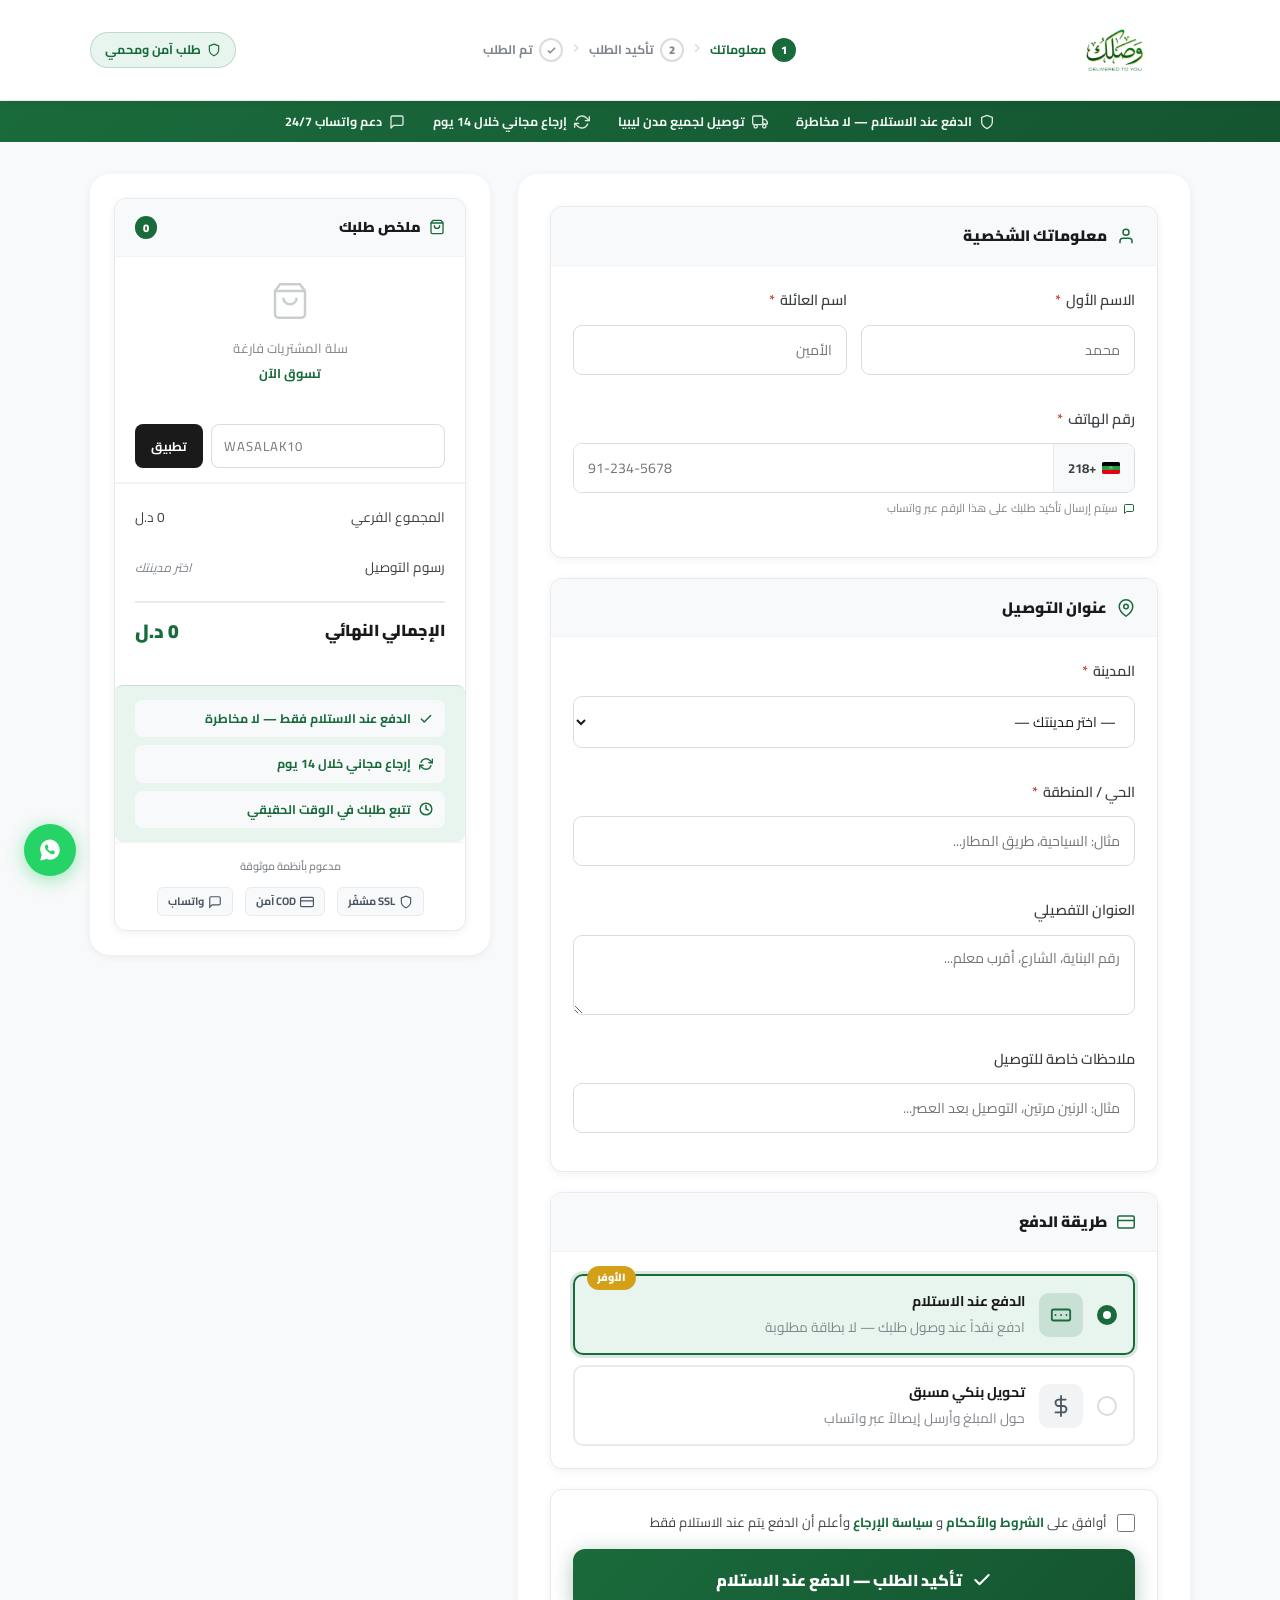
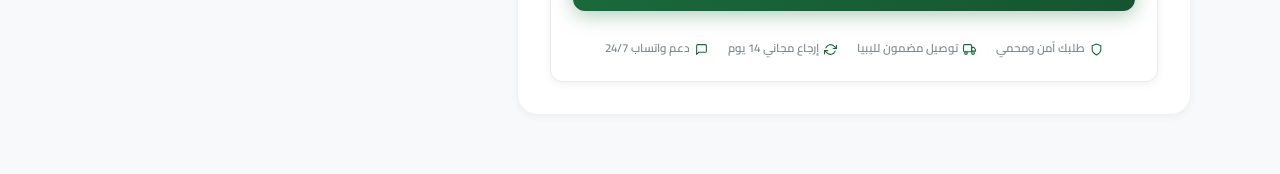
==== checkout.html @ 50a2eefa "Initial commit" ====
<!DOCTYPE html>
<html lang="ar" dir="rtl">
<head>
  <meta charset="UTF-8"/>
  <meta name="viewport" content="width=device-width, initial-scale=1.0"/>
  <meta name="robots" content="noindex, nofollow"/>
  <meta name="theme-color" content="#1a6b3c"/>
  <title>إتمام الطلب | وصلك – wasalak.com</title>
  <link rel="icon" href="assets/favicon.png" type="image/png"/>
  <link rel="preconnect" href="https://fonts.googleapis.com"/>
  <link rel="preconnect" href="https://fonts.gstatic.com" crossorigin/>
  <link href="https://fonts.googleapis.com/css2?family=Cairo:wght@400;600;700;900&family=Tajawal:wght@400;500;700&display=swap" rel="stylesheet"/>
  <link rel="stylesheet" href="css/style.css"/>

  <style>
    /* ============================================================
       CHECKOUT PAGE – Styles dédiés
       ============================================================ */

    /* ── Variables locales ── */
    :root {
      --green:        #1a6b3c;
      --green-light:  #e8f5ee;
      --green-dark:   #145530;
      --green-glow:   rgba(26,107,60,.15);
      --gold:         #d4a017;
      --gold-light:   #fdf6e3;
      --red:          #c0392b;
      --red-light:    #fdecea;
      --gray-50:      #f8f9fa;
      --gray-100:     #f1f3f4;
      --gray-200:     #e8eaed;
      --gray-300:     #dadce0;
      --gray-500:     #80868b;
      --gray-700:     #3c4043;
      --gray-900:     #1a1a1a;
      --white:        #ffffff;
      --radius:       12px;
      --shadow-sm:    0 2px 8px rgba(0,0,0,.06);
      --shadow-md:    0 4px 24px rgba(0,0,0,.09);
      --shadow-lg:    0 8px 40px rgba(0,0,0,.13);
      --transition:   .22s cubic-bezier(.4,0,.2,1);
    }

    *, *::before, *::after { box-sizing: border-box; margin: 0; padding: 0; }

    body {
      font-family: 'Cairo', 'Tajawal', sans-serif;
      background: var(--gray-50);
      color: var(--gray-900);
      direction: rtl;
      min-height: 100vh;
    }

    /* ============================================================
       HEADER CHECKOUT
       ============================================================ */
    .checkout-header {
      background: var(--white);
      border-bottom: 1px solid var(--gray-200);
      position: sticky;
      top: 0;
      z-index: 100;
      box-shadow: var(--shadow-sm);
    }
    .checkout-header .container {
      max-width: 1140px;
      margin: 0 auto;
      padding: 0 20px;
      display: flex;
      align-items: center;
      justify-content: space-between;
      height: 68px;
      gap: 20px;
      flex-wrap: wrap;
    }

    /* Logo */
    .checkout-logo {
      display: inline-flex;
      align-items: center;
      text-decoration: none;
      flex-shrink: 0;
    }
    .checkout-logo img {
      height: 44px;
      width: auto;
      display: block;
      object-fit: contain;
      transition: opacity var(--transition);
    }
    .checkout-logo:hover img { opacity: .85; }
    .checkout-logo-fallback {
      font-family: 'Cairo', sans-serif;
      font-size: 1.3rem;
      font-weight: 900;
      color: var(--green);
      display: none;
    }

    /* Secure badge */
    .checkout-secure-badge {
      display: flex;
      align-items: center;
      gap: 6px;
      background: var(--green-light);
      color: var(--green);
      padding: 6px 14px;
      border-radius: 99px;
      font-size: .78rem;
      font-weight: 700;
      border: 1px solid rgba(26,107,60,.2);
      flex-shrink: 0;
    }
    .checkout-secure-badge svg { width: 14px; height: 14px; flex-shrink: 0; }

    /* Steps */
    .checkout-steps {
      display: flex;
      align-items: center;
      gap: 6px;
      flex-wrap: nowrap;
    }
    .checkout-step {
      display: flex;
      align-items: center;
      gap: 6px;
      font-size: .78rem;
      font-weight: 700;
      color: var(--gray-500);
      white-space: nowrap;
    }
    .checkout-step .step-num {
      width: 24px; height: 24px;
      border-radius: 50%;
      border: 2px solid var(--gray-300);
      display: flex; align-items: center; justify-content: center;
      font-size: .7rem;
      font-weight: 900;
      flex-shrink: 0;
      transition: all var(--transition);
    }
    .checkout-step.active { color: var(--green); }
    .checkout-step.active .step-num {
      background: var(--green);
      border-color: var(--green);
      color: var(--white);
    }
    .checkout-step.done { color: var(--green); }
    .checkout-step.done .step-num {
      background: var(--green-light);
      border-color: var(--green);
      color: var(--green);
    }
    .step-arrow {
      color: var(--gray-300);
      font-size: 1rem;
      flex-shrink: 0;
    }

    /* ============================================================
       TRUST BAR
       ============================================================ */
    .trust-bar {
      background: linear-gradient(135deg, #1a6b3c 0%, #145530 100%);
      color: var(--white);
      padding: 10px 20px;
    }
    .trust-bar-inner {
      max-width: 1140px;
      margin: 0 auto;
      display: flex;
      align-items: center;
      justify-content: center;
      gap: 28px;
      flex-wrap: wrap;
    }
    .trust-item {
      display: flex;
      align-items: center;
      gap: 7px;
      font-size: .78rem;
      font-weight: 700;
      white-space: nowrap;
      opacity: .95;
    }
    .trust-item svg { width: 16px; height: 16px; flex-shrink: 0; opacity: .9; }

    /* ============================================================
       MAIN LAYOUT
       ============================================================ */
    .checkout-section {
      padding: 32px 0 60px;
    }
    .checkout-section .container {
      max-width: 1140px;
      margin: 0 auto;
      padding: 0 20px;
    }
    .checkout-layout {
      display: grid;
      grid-template-columns: 1fr 400px;
      gap: 28px;
      align-items: start;
    }

    /* ============================================================
       FORM WRAPPER
       ============================================================ */
    .checkout-form-wrapper {
      display: flex;
      flex-direction: column;
      gap: 20px;
    }

    .form-card {
      background: var(--white);
      border-radius: var(--radius);
      border: 1px solid var(--gray-200);
      box-shadow: var(--shadow-sm);
      overflow: hidden;
    }
    .form-card-header {
      display: flex;
      align-items: center;
      gap: 10px;
      padding: 16px 22px;
      border-bottom: 1px solid var(--gray-100);
      background: var(--gray-50);
    }
    .form-card-header svg { width: 18px; height: 18px; color: var(--green); flex-shrink: 0; }
    .form-card-title {
      font-size: .95rem;
      font-weight: 900;
      color: var(--gray-900);
    }
    .form-card-body { padding: 22px; display: flex; flex-direction: column; gap: 16px; }

    /* Fields */
    .form-row { display: grid; grid-template-columns: 1fr 1fr; gap: 14px; }
    .form-group { display: flex; flex-direction: column; gap: 6px; }
    .field-label {
      font-size: .8rem;
      font-weight: 700;
      color: var(--gray-700);
    }
    .req { color: var(--red); margin-right: 2px; }
    .field-input, .field-select, .field-textarea {
      background: var(--white);
      border: 1.5px solid var(--gray-300);
      border-radius: 9px;
      padding: 11px 14px;
      font-family: 'Cairo', sans-serif;
      font-size: .88rem;
      color: var(--gray-900);
      outline: none;
      transition: border-color var(--transition), box-shadow var(--transition);
      direction: rtl;
      width: 100%;
    }
    .field-input:focus, .field-select:focus, .field-textarea:focus {
      border-color: var(--green);
      box-shadow: 0 0 0 3px var(--green-glow);
    }
    .field-input.error, .field-select.error {
      border-color: var(--red);
      box-shadow: 0 0 0 3px rgba(192,57,43,.1);
    }
    .field-textarea { resize: vertical; min-height: 80px; line-height: 1.6; }

    /* Phone input */
    .phone-wrapper {
      display: flex;
      align-items: stretch;
      border: 1.5px solid var(--gray-300);
      border-radius: 9px;
      overflow: hidden;
      transition: border-color var(--transition), box-shadow var(--transition);
      background: var(--white);
    }
    .phone-wrapper:focus-within {
      border-color: var(--green);
      box-shadow: 0 0 0 3px var(--green-glow);
    }
    .phone-wrapper.error { border-color: var(--red); }
    .phone-prefix {
      display: flex;
      align-items: center;
      gap: 6px;
      padding: 0 14px;
      background: var(--gray-50);
      border-left: 1.5px solid var(--gray-200);
      font-size: .82rem;
      font-weight: 700;
      color: var(--gray-700);
      white-space: nowrap;
      flex-shrink: 0;
    }
    .phone-prefix svg { width: 18px; height: 12px; }
    .phone-input {
      border: none !important;
      box-shadow: none !important;
      border-radius: 0 !important;
      flex: 1;
      min-width: 0;
    }

    /* Field hint & error */
    .field-hint {
      font-size: .72rem;
      color: var(--gray-500);
      display: flex;
      align-items: center;
      gap: 5px;
    }
    .field-hint svg { width: 12px; height: 12px; color: var(--green); flex-shrink: 0; }
    .field-error {
      font-size: .72rem;
      color: var(--red);
      font-weight: 600;
      min-height: 16px;
      display: none;
    }
    .field-error.visible { display: block; }

    /* ── Delivery info box ── */
    .delivery-info-box {
      display: flex;
      align-items: center;
      gap: 12px;
      background: var(--green-light);
      border: 1px solid rgba(26,107,60,.2);
      border-radius: 9px;
      padding: 12px 16px;
      animation: slideDown .25s ease;
    }
    @keyframes slideDown { from { opacity:0; transform:translateY(-8px) } to { opacity:1; transform:translateY(0) } }
    .delivery-icon {
      width: 40px; height: 40px;
      background: var(--green);
      border-radius: 50%;
      display: flex; align-items: center; justify-content: center;
      color: var(--white);
      flex-shrink: 0;
    }
    .delivery-icon svg { width: 20px; height: 20px; }
    .delivery-details { flex: 1; }
    .delivery-details strong { display: block; font-size: .88rem; color: var(--green); font-weight: 900; }
    .delivery-details small { font-size: .78rem; color: var(--gray-700); margin-top: 2px; display: block; }
    .delivery-cost-badge {
      background: var(--green);
      color: var(--white);
      padding: 4px 12px;
      border-radius: 99px;
      font-size: .78rem;
      font-weight: 900;
      white-space: nowrap;
      flex-shrink: 0;
    }

    /* ── Payment options ── */
    .payment-options { display: flex; flex-direction: column; gap: 10px; }
    .payment-option {
      display: flex;
      align-items: center;
      gap: 14px;
      padding: 14px 16px;
      border-radius: 10px;
      border: 2px solid var(--gray-200);
      cursor: pointer;
      transition: all var(--transition);
      position: relative;
      background: var(--white);
    }
    .payment-option:hover { border-color: var(--green); background: var(--green-light); }
    .payment-option input[type="radio"] { display: none; }
    .payment-option.selected {
      border-color: var(--green);
      background: var(--green-light);
      box-shadow: 0 0 0 3px var(--green-glow);
    }
    .payment-option-radio {
      width: 20px; height: 20px;
      border-radius: 50%;
      border: 2px solid var(--gray-300);
      display: flex; align-items: center; justify-content: center;
      flex-shrink: 0;
      transition: all var(--transition);
    }
    .payment-option.selected .payment-option-radio {
      border-color: var(--green);
      background: var(--green);
    }
    .payment-option.selected .payment-option-radio::after {
      content: '';
      width: 8px; height: 8px;
      background: var(--white);
      border-radius: 50%;
    }
    .payment-icon-wrap {
      width: 44px; height: 44px;
      border-radius: 10px;
      background: var(--gray-100);
      display: flex; align-items: center; justify-content: center;
      flex-shrink: 0;
    }
    .payment-option.selected .payment-icon-wrap { background: rgba(26,107,60,.15); }
    .payment-icon-wrap svg { width: 22px; height: 22px; color: var(--gray-600); }
    .payment-option.selected .payment-icon-wrap svg { color: var(--green); }
    .payment-text { flex: 1; }
    .payment-text strong { display: block; font-size: .88rem; font-weight: 900; color: var(--gray-900); }
    .payment-text small { font-size: .75rem; color: var(--gray-500); margin-top: 2px; display: block; }
    .recommended-badge {
      background: var(--gold);
      color: var(--white);
      padding: 3px 10px;
      border-radius: 99px;
      font-size: .65rem;
      font-weight: 900;
      white-space: nowrap;
      flex-shrink: 0;
    }

    /* ── Bank details (hidden by default) ── */
    .bank-details {
      background: var(--gray-50);
      border: 1px solid var(--gray-200);
      border-radius: 9px;
      padding: 14px 16px;
      display: none;
      gap: 8px;
      flex-direction: column;
    }
    .bank-details.visible { display: flex; animation: slideDown .25s ease; }
    .bank-detail-row { display: flex; justify-content: space-between; align-items: center; gap: 12px; font-size: .82rem; }
    .bank-detail-label { color: var(--gray-500); font-weight: 600; }
    .bank-detail-value { font-weight: 900; color: var(--gray-900); font-family: monospace; direction: ltr; }
    .copy-btn {
      background: none;
      border: 1px solid var(--gray-300);
      border-radius: 6px;
      padding: 3px 10px;
      font-size: .68rem;
      cursor: pointer;
      font-family: 'Cairo', sans-serif;
      color: var(--green);
      font-weight: 700;
      transition: all var(--transition);
    }
    .copy-btn:hover { background: var(--green-light); border-color: var(--green); }

    /* ── Terms ── */
    .terms-label {
      display: flex;
      align-items: flex-start;
      gap: 10px;
      cursor: pointer;
      font-size: .82rem;
      color: var(--gray-700);
      line-height: 1.6;
    }
    .terms-checkbox-input {
      width: 18px; height: 18px;
      accent-color: var(--green);
      cursor: pointer;
      flex-shrink: 0;
      margin-top: 2px;
    }
    .terms-label a { color: var(--green); font-weight: 700; text-decoration: none; }
    .terms-label a:hover { text-decoration: underline; }

    /* ============================================================
       SUBMIT BUTTON
       ============================================================ */
    .btn-submit-order {
      width: 100%;
      padding: 16px 24px;
      background: linear-gradient(135deg, #1a6b3c 0%, #145530 100%);
      color: var(--white);
      border: none;
      border-radius: 12px;
      font-family: 'Cairo', sans-serif;
      font-size: 1rem;
      font-weight: 900;
      cursor: pointer;
      display: flex;
      align-items: center;
      justify-content: center;
      gap: 10px;
      transition: all var(--transition);
      box-shadow: 0 4px 20px rgba(26,107,60,.35);
      position: relative;
      overflow: hidden;
    }
    .btn-submit-order::before {
      content: '';
      position: absolute;
      inset: 0;
      background: rgba(255,255,255,.08);
      opacity: 0;
      transition: opacity var(--transition);
    }
    .btn-submit-order:hover::before { opacity: 1; }
    .btn-submit-order:hover { transform: translateY(-2px); box-shadow: 0 8px 28px rgba(26,107,60,.4); }
    .btn-submit-order:active { transform: translateY(0); }
    .btn-submit-order:disabled { opacity: .7; cursor: not-allowed; transform: none; }
    .btn-submit-order svg { width: 20px; height: 20px; flex-shrink: 0; }

    /* Spinner */
    .spinner {
      width: 18px; height: 18px;
      border: 2px solid rgba(255,255,255,.4);
      border-top-color: var(--white);
      border-radius: 50%;
      animation: spin .7s linear infinite;
      display: none;
      flex-shrink: 0;
    }
    @keyframes spin { to { transform: rotate(360deg); } }

    /* ── Security strip ── */
    .checkout-security-strip {
      display: flex;
      align-items: center;
      justify-content: center;
      gap: 20px;
      padding: 12px 0 0;
      flex-wrap: wrap;
    }
    .security-item {
      display: flex;
      align-items: center;
      gap: 5px;
      font-size: .72rem;
      color: var(--gray-500);
      font-weight: 600;
    }
    .security-item svg { width: 13px; height: 13px; color: var(--green); }

    /* ============================================================
       ORDER SUMMARY (sidebar)
       ============================================================ */
    .order-summary {
      position: sticky;
      top: 88px;
      display: flex;
      flex-direction: column;
      gap: 0;
    }
    .summary-card {
      background: var(--white);
      border-radius: var(--radius);
      border: 1px solid var(--gray-200);
      box-shadow: var(--shadow-sm);
      overflow: hidden;
    }
    .summary-card-header {
      display: flex;
      align-items: center;
      gap: 8px;
      padding: 16px 20px;
      background: var(--gray-50);
      border-bottom: 1px solid var(--gray-100);
    }
    .summary-card-header svg { width: 16px; height: 16px; color: var(--green); }
    .summary-card-title { font-size: .9rem; font-weight: 900; color: var(--gray-900); }
    .summary-card-count {
      margin-right: auto;
      background: var(--green);
      color: var(--white);
      font-size: .7rem;
      font-weight: 900;
      padding: 2px 8px;
      border-radius: 99px;
    }

    /* Items */
    .order-items { padding: 0 20px; max-height: 280px; overflow-y: auto; }
    .order-item {
      display: flex;
      align-items: center;
      gap: 12px;
      padding: 12px 0;
      border-bottom: 1px solid var(--gray-100);
    }
    .order-item:last-child { border-bottom: none; }
    .order-item-img {
      width: 54px; height: 54px;
      border-radius: 8px;
      object-fit: cover;
      border: 1px solid var(--gray-200);
      background: var(--gray-100);
      flex-shrink: 0;
    }
    .order-item-details { flex: 1; min-width: 0; }
    .order-item-name {
      font-size: .82rem;
      font-weight: 700;
      color: var(--gray-900);
      line-height: 1.4;
      white-space: nowrap;
      overflow: hidden;
      text-overflow: ellipsis;
    }
    .order-item-meta { font-size: .7rem; color: var(--gray-500); margin-top: 2px; }
    .order-item-qty {
      background: var(--gray-100);
      color: var(--gray-700);
      padding: 2px 8px;
      border-radius: 99px;
      font-size: .7rem;
      font-weight: 700;
      white-space: nowrap;
      flex-shrink: 0;
    }
    .order-item-price {
      font-size: .88rem;
      font-weight: 900;
      color: var(--green);
      white-space: nowrap;
      flex-shrink: 0;
    }

    /* Coupon */
    .coupon-section { padding: 14px 20px; border-bottom: 1px solid var(--gray-100); }
    .coupon-row { display: flex; gap: 8px; }
    .coupon-input {
      flex: 1;
      border: 1.5px solid var(--gray-300);
      border-radius: 8px;
      padding: 9px 12px;
      font-family: 'Cairo', sans-serif;
      font-size: .82rem;
      color: var(--gray-900);
      outline: none;
      transition: border-color var(--transition), box-shadow var(--transition);
      direction: ltr;
      letter-spacing: 1px;
      text-transform: uppercase;
    }
    .coupon-input:focus { border-color: var(--green); box-shadow: 0 0 0 3px var(--green-glow); }
    .btn-coupon {
      background: var(--gray-900);
      color: var(--white);
      border: none;
      border-radius: 8px;
      padding: 9px 16px;
      font-family: 'Cairo', sans-serif;
      font-size: .78rem;
      font-weight: 700;
      cursor: pointer;
      transition: all var(--transition);
      white-space: nowrap;
    }
    .btn-coupon:hover { background: var(--green); }
    .coupon-result {
      margin-top: 8px;
      font-size: .75rem;
      font-weight: 700;
      display: none;
    }
    .coupon-result.success { color: var(--green); display: block; }
    .coupon-result.error   { color: var(--red);   display: block; }

    /* Totals */
    .order-totals { padding: 14px 20px; border-top: 1px solid var(--gray-100); display: flex; flex-direction: column; gap: 10px; }
    .total-row {
      display: flex;
      justify-content: space-between;
      align-items: center;
      gap: 12px;
      font-size: .85rem;
      color: var(--gray-700);
    }
    .total-row.discount { color: var(--red); }
    .total-row.final {
      border-top: 2px solid var(--gray-200);
      padding-top: 12px;
      margin-top: 4px;
      font-size: 1rem;
      font-weight: 900;
      color: var(--gray-900);
    }
    .final-price { font-size: 1.2rem; color: var(--green); font-weight: 900; }
    .shipping-pending { font-size: .78rem; color: var(--gray-500); font-style: italic; }

    /* Guarantees */
    .summary-guarantees {
      background: var(--green-light);
      border-top: 1px solid rgba(26,107,60,.15);
      padding: 14px 20px;
      display: flex;
      flex-direction: column;
      gap: 8px;
    }
    .guarantee-item {
      display: flex;
      align-items: center;
      gap: 8px;
      font-size: .78rem;
      color: var(--green);
      font-weight: 700;
    }
    .guarantee-item svg { width: 14px; height: 14px; flex-shrink: 0; }

    /* Trust logos */
    .trust-logos {
      display: flex;
      align-items: center;
      justify-content: center;
      gap: 12px;
      padding: 14px 20px;
      border-top: 1px solid var(--gray-100);
      flex-wrap: wrap;
    }
    .trust-logos-label { font-size: .68rem; color: var(--gray-500); font-weight: 600; width: 100%; text-align: center; }
    .trust-logo-item {
      display: flex;
      align-items: center;
      gap: 4px;
      background: var(--gray-50);
      border: 1px solid var(--gray-200);
      border-radius: 6px;
      padding: 4px 10px;
      font-size: .68rem;
      font-weight: 700;
      color: var(--gray-600);
    }
    .trust-logo-item svg { width: 14px; height: 14px; }

    /* ============================================================
       SUCCESS MODAL
       ============================================================ */
    .modal-overlay {
      position: fixed;
      inset: 0;
      background: rgba(0,0,0,.55);
      z-index: 900;
      backdrop-filter: blur(4px);
      display: none;
    }
    .success-modal {
      position: fixed;
      inset: 0;
      z-index: 901;
      display: none;
      align-items: center;
      justify-content: center;
      padding: 20px;
    }
    .success-modal.visible { display: flex; }
    .success-modal-box {
      background: var(--white);
      border-radius: 20px;
      width: 100%;
      max-width: 480px;
      padding: 40px 32px;
      text-align: center;
      box-shadow: var(--shadow-lg);
      animation: modalIn .4s cubic-bezier(.34,1.56,.64,1);
      position: relative;
    }
    @keyframes modalIn {
      from { opacity:0; transform:scale(.85) translateY(30px); }
      to   { opacity:1; transform:scale(1) translateY(0); }
    }

    /* Success animation */
    .success-icon-wrap {
      width: 80px; height: 80px;
      background: var(--green-light);
      border-radius: 50%;
      display: flex; align-items: center; justify-content: center;
      margin: 0 auto 20px;
      position: relative;
    }
    .success-icon-wrap svg { width: 40px; height: 40px; color: var(--green); }
    .success-icon-wrap::after {
      content: '';
      position: absolute;
      inset: -6px;
      border-radius: 50%;
      border: 3px solid var(--green-light);
      animation: pulse-ring 1.5s ease-out infinite;
    }
    @keyframes pulse-ring {
      0%   { transform:scale(.9); opacity:1; }
      100% { transform:scale(1.3); opacity:0; }
    }

    .success-title { font-size: 1.4rem; font-weight: 900; color: var(--gray-900); margin-bottom: 8px; }
    .success-order-num {
      background: var(--green-light);
      color: var(--green);
      padding: 8px 20px;
      border-radius: 99px;
      font-size: .88rem;
      font-weight: 900;
      display: inline-block;
      margin-bottom: 16px;
      border: 1px solid rgba(26,107,60,.2);
    }
    .success-desc { font-size: .875rem; color: var(--gray-700); line-height: 1.7; margin-bottom: 16px; }

    .whatsapp-confirm-box {
      display: flex;
      align-items: center;
      gap: 10px;
      background: #e8f5e9;
      border: 1px solid #a5d6a7;
      border-radius: 10px;
      padding: 12px 16px;
      text-align: right;
      margin-bottom: 24px;
    }
    .whatsapp-confirm-box svg { width: 22px; height: 22px; color: #25d366; flex-shrink: 0; }
    .whatsapp-confirm-box span { font-size: .8rem; color: var(--gray-700); font-weight: 600; line-height: 1.5; }
    .whatsapp-confirm-box strong { color: var(--gray-900); }

    .success-actions {
      display: flex;
      gap: 10px;
      justify-content: center;
      flex-wrap: wrap;
    }
    .btn-track {
      display: inline-flex; align-items: center; gap: 6px;
      background: var(--green);
      color: var(--white);
      padding: 11px 22px;
      border-radius: 10px;
      font-family: 'Cairo', sans-serif;
      font-size: .88rem;
      font-weight: 700;
      text-decoration: none;
      transition: all var(--transition);
    }
    .btn-track:hover { background: var(--green-dark); transform: translateY(-1px); }
    .btn-track svg { width: 16px; height: 16px; }
    .btn-home {
      display: inline-flex; align-items: center; gap: 6px;
      background: var(--gray-100);
      color: var(--gray-700);
      padding: 11px 22px;
      border-radius: 10px;
      font-family: 'Cairo', sans-serif;
      font-size: .88rem;
      font-weight: 700;
      text-decoration: none;
      border: 1.5px solid var(--gray-300);
      transition: all var(--transition);
    }
    .btn-home:hover { background: var(--gray-200); }
    .btn-home svg { width: 16px; height: 16px; }

    /* WhatsApp float */
    .whatsapp-float {
      position: fixed;
      bottom: 24px;
      left: 24px;
      z-index: 500;
      background: #25d366;
      color: var(--white);
      width: 52px; height: 52px;
      border-radius: 50%;
      display: flex; align-items: center; justify-content: center;
      box-shadow: 0 4px 18px rgba(37,211,102,.45);
      transition: all var(--transition);
      text-decoration: none;
    }
    .whatsapp-float:hover { transform: scale(1.1); box-shadow: 0 6px 24px rgba(37,211,102,.55); }
    .whatsapp-float svg { width: 26px; height: 26px; }

    /* ============================================================
       RESPONSIVE
       ============================================================ */
    @media (max-width: 900px) {
      .checkout-layout { grid-template-columns: 1fr; }
      .order-summary { position: static; order: -1; }
      .checkout-steps { display: none; }
    }
    @media (max-width: 600px) {
      .checkout-section { padding: 16px 0 40px; }
      .form-row { grid-template-columns: 1fr; }
      .trust-bar-inner { gap: 14px; }
      .trust-item:nth-child(3) { display: none; }
      .success-modal-box { padding: 28px 20px; }
      .success-actions { flex-direction: column; }
    }
    @media (max-width: 400px) {
      .checkout-secure-badge { display: none; }
    }
  </style>
</head>
<body>

<!-- ===== HEADER ===== -->
<header class="checkout-header">
  <div class="container">

    <!-- Logo -->
    <a href="index.html" class="checkout-logo" aria-label="وصلك – الصفحة الرئيسية">
      <img src="assets/logo.png" alt="وصلك | wasalak.com" height="44"
           onerror="this.style.display='none';document.getElementById('logoFallback').style.display='block'"/>
      <span class="checkout-logo-fallback" id="logoFallback">وصلك</span>
    </a>

    <!-- Steps -->
    <div class="checkout-steps" aria-label="خطوات الطلب">
      <div class="checkout-step active" id="step1">
        <div class="step-num">1</div>
        <span>معلوماتك</span>
      </div>
      <span class="step-arrow" aria-hidden="true">
        <svg viewBox="0 0 24 24" fill="none" stroke="currentColor" stroke-width="2.5" width="14" height="14"><polyline points="9 18 15 12 9 6"/></svg>
      </span>
      <div class="checkout-step" id="step2">
        <div class="step-num">2</div>
        <span>تأكيد الطلب</span>
      </div>
      <span class="step-arrow" aria-hidden="true">
        <svg viewBox="0 0 24 24" fill="none" stroke="currentColor" stroke-width="2.5" width="14" height="14"><polyline points="9 18 15 12 9 6"/></svg>
      </span>
      <div class="checkout-step" id="step3">
        <div class="step-num">
          <svg viewBox="0 0 24 24" fill="none" stroke="currentColor" stroke-width="3" width="11" height="11"><polyline points="20 6 9 17 4 12"/></svg>
        </div>
        <span>تم الطلب</span>
      </div>
    </div>

    <!-- Secure badge -->
    <div class="checkout-secure-badge" aria-label="طلب آمن">
      <svg viewBox="0 0 24 24" fill="none" stroke="currentColor" stroke-width="2" stroke-linecap="round" stroke-linejoin="round"><path d="M12 22s8-4 8-10V5l-8-3-8 3v7c0 6 8 10 8 10z"/></svg>
      طلب آمن ومحمي
    </div>

  </div>
</header>

<!-- ===== TRUST BAR ===== -->
<div class="trust-bar" role="complementary" aria-label="ضمانات الشراء">
  <div class="trust-bar-inner">
    <div class="trust-item">
      <svg viewBox="0 0 24 24" fill="none" stroke="currentColor" stroke-width="2" stroke-linecap="round" stroke-linejoin="round"><path d="M12 22s8-4 8-10V5l-8-3-8 3v7c0 6 8 10 8 10z"/></svg>
      الدفع عند الاستلام — لا مخاطرة
    </div>
    <div class="trust-item">
      <svg viewBox="0 0 24 24" fill="none" stroke="currentColor" stroke-width="2" stroke-linecap="round" stroke-linejoin="round"><rect x="1" y="3" width="15" height="13" rx="2"/><path d="M16 8h4l3 4v3h-7V8z"/><circle cx="5.5" cy="18.5" r="2.5"/><circle cx="18.5" cy="18.5" r="2.5"/></svg>
      توصيل لجميع مدن ليبيا
    </div>
    <div class="trust-item">
      <svg viewBox="0 0 24 24" fill="none" stroke="currentColor" stroke-width="2" stroke-linecap="round" stroke-linejoin="round"><polyline points="23 4 23 10 17 10"/><polyline points="1 20 1 14 7 14"/><path d="M3.51 9a9 9 0 0114.85-3.36L23 10M1 14l4.64 4.36A9 9 0 0020.49 15"/></svg>
      إرجاع مجاني خلال 14 يوم
    </div>
    <div class="trust-item">
      <svg viewBox="0 0 24 24" fill="none" stroke="currentColor" stroke-width="2" stroke-linecap="round" stroke-linejoin="round"><path d="M21 15a2 2 0 01-2 2H7l-4 4V5a2 2 0 012-2h14a2 2 0 012 2z"/></svg>
      دعم واتساب 24/7
    </div>
  </div>
</div>

<!-- ===== MAIN ===== -->
<section class="checkout-section">
  <div class="container">
    <div class="checkout-layout">

      <!-- ══════════════════════════════════
           FORMULAIRE CHECKOUT
           ══════════════════════════════════ -->
      <div class="checkout-form-wrapper">

        <!-- ── 1. Informations personnelles ── -->
        <div class="form-card">
          <div class="form-card-header">
            <svg viewBox="0 0 24 24" fill="none" stroke="currentColor" stroke-width="2" stroke-linecap="round" stroke-linejoin="round"><path d="M20 21v-2a4 4 0 00-4-4H8a4 4 0 00-4 4v2"/><circle cx="12" cy="7" r="4"/></svg>
            <span class="form-card-title">معلوماتك الشخصية</span>
          </div>
          <div class="form-card-body">

            <div class="form-row">
              <div class="form-group">
                <label class="field-label" for="firstName">الاسم الأول <span class="req">*</span></label>
                <input class="field-input" type="text" id="firstName" name="firstName"
                       placeholder="محمد" required autocomplete="given-name"/>
                <span class="field-error" id="firstNameError"></span>
              </div>
              <div class="form-group">
                <label class="field-label" for="lastName">اسم العائلة <span class="req">*</span></label>
                <input class="field-input" type="text" id="lastName" name="lastName"
                       placeholder="الأمين" required autocomplete="family-name"/>
                <span class="field-error" id="lastNameError"></span>
              </div>
            </div>

            <div class="form-group">
              <label class="field-label" for="phone">رقم الهاتف <span class="req">*</span></label>
              <div class="phone-wrapper" id="phoneWrapper">
                <span class="phone-prefix" aria-hidden="true">
                  <!-- Libyan flag SVG -->
                  <svg viewBox="0 0 900 600" width="20" height="13" style="border-radius:2px">
                    <rect width="900" height="600" fill="#239e46"/>
                    <rect width="900" height="200" fill="#000"/>
                    <rect width="900" height="200" y="400" fill="#e70013"/>
                    <g transform="translate(450,300)" fill="#fff">
                      <path d="M0-80a80 80 0 1 0 .001 0zm0 15a65 65 0 1 1-.001 0zM20-55l8 25h26l-21 15 8 25-21-15-21 15 8-25-21-15h26z" transform="translate(-10,0)"/>
                    </g>
                  </svg>
                  +218
                </span>
                <input class="field-input phone-input" type="tel" id="phone" name="phone"
                       placeholder="91-234-5678" required
                       pattern="[0-9]{9,10}" maxlength="10"
                       autocomplete="tel-national" inputmode="numeric"
                       oninput="this.value=this.value.replace(/[^0-9]/g,'')"/>
              </div>
              <span class="field-error" id="phoneError"></span>
              <div class="field-hint">
                <svg viewBox="0 0 24 24" fill="none" stroke="currentColor" stroke-width="2" stroke-linecap="round" stroke-linejoin="round"><path d="M21 15a2 2 0 01-2 2H7l-4 4V5a2 2 0 012-2h14a2 2 0 012 2z"/></svg>
                سيتم إرسال تأكيد طلبك على هذا الرقم عبر واتساب
              </div>
            </div>

          </div>
        </div>

        <!-- ── 2. Adresse de livraison ── -->
        <div class="form-card">
          <div class="form-card-header">
            <svg viewBox="0 0 24 24" fill="none" stroke="currentColor" stroke-width="2" stroke-linecap="round" stroke-linejoin="round"><path d="M21 10c0 7-9 13-9 13S3 17 3 10a9 9 0 0118 0z"/><circle cx="12" cy="10" r="3"/></svg>
            <span class="form-card-title">عنوان التوصيل</span>
          </div>
          <div class="form-card-body">

            <div class="form-group">
              <label class="field-label" for="city">المدينة <span class="req">*</span></label>
              <select class="field-select" id="city" name="city" required
                      onchange="updateDeliveryInfo()">
                <option value="">— اختر مدينتك —</option>
                <optgroup label="المنطقة أ · توصيل 24-48 ساعة">
                  <option value="tripoli">طرابلس</option>
                  <option value="janzur">جنزور</option>
                  <option value="tajura">تاجوراء</option>
                  <option value="ain-zara">عين زارة</option>
                </optgroup>
                <optgroup label="المنطقة ب · توصيل 3-5 أيام">
                  <option value="benghazi">بنغازي</option>
                  <option value="misrata">مصراتة</option>
                  <option value="zawiya">الزاوية</option>
                  <option value="zliten">زليتن</option>
                  <option value="khoms">الخمس</option>
                  <option value="derna">درنة</option>
                  <option value="bayda">البيضاء</option>
                  <option value="tobruk">طبرق</option>
                  <option value="zintan">الزنتان</option>
                  <option value="gharyan">غريان</option>
                </optgroup>
                <optgroup label="المنطقة ج · حسب الموقع">
                  <option value="sebha">سبها</option>
                  <option value="murzuq">مرزق</option>
                  <option value="kufra">الكفرة</option>
                  <option value="ghat">غات</option>
                  <option value="other">مدينة أخرى</option>
                </optgroup>
              </select>
              <span class="field-error" id="cityError"></span>
            </div>

            <!-- Delivery info dynamic box -->
            <div class="delivery-info-box" id="deliveryInfoBox" style="display:none" aria-live="polite">
              <div class="delivery-icon" aria-hidden="true">
                <svg viewBox="0 0 24 24" fill="none" stroke="currentColor" stroke-width="2" stroke-linecap="round" stroke-linejoin="round"><rect x="1" y="3" width="15" height="13" rx="2"/><path d="M16 8h4l3 4v3h-7V8z"/><circle cx="5.5" cy="18.5" r="2.5"/><circle cx="18.5" cy="18.5" r="2.5"/></svg>
              </div>
              <div class="delivery-details">
                <strong id="deliveryTime"></strong>
                <small id="deliveryCostText"></small>
              </div>
              <span class="delivery-cost-badge" id="deliveryCostBadge"></span>
            </div>

            <div class="form-group">
              <label class="field-label" for="district">الحي / المنطقة <span class="req">*</span></label>
              <input class="field-input" type="text" id="district" name="district"
                     placeholder="مثال: السياحية، طريق المطار..." required
                     autocomplete="address-level2"/>
              <span class="field-error" id="districtError"></span>
            </div>

            <div class="form-group">
              <label class="field-label" for="address">العنوان التفصيلي</label>
              <textarea class="field-textarea" id="address" name="address"
                        placeholder="رقم البناية، الشارع، أقرب معلم..." rows="2"
                        autocomplete="street-address"></textarea>
            </div>

            <div class="form-group">
              <label class="field-label" for="orderNotes">ملاحظات خاصة للتوصيل</label>
              <input class="field-input" type="text" id="orderNotes" name="orderNotes"
                     placeholder="مثال: الرنين مرتين، التوصيل بعد العصر..."/>
            </div>

          </div>
        </div>

        <!-- ── 3. Mode de paiement ── -->
        <div class="form-card">
          <div class="form-card-header">
            <svg viewBox="0 0 24 24" fill="none" stroke="currentColor" stroke-width="2" stroke-linecap="round" stroke-linejoin="round"><rect x="1" y="4" width="22" height="16" rx="2"/><line x1="1" y1="10" x2="23" y2="10"/></svg>
            <span class="form-card-title">طريقة الدفع</span>
          </div>
          <div class="form-card-body">

            <div class="payment-options" role="radiogroup" aria-label="طريقة الدفع">

              <!-- COD -->
              <label class="payment-option selected" id="payOptCod" onclick="selectPayment('cod',this)">
                <input type="radio" name="payment" value="cod" checked aria-label="الدفع عند الاستلام"/>
                <div class="payment-option-radio" aria-hidden="true"></div>
                <div class="payment-icon-wrap" aria-hidden="true">
                  <svg viewBox="0 0 24 24" fill="none" stroke="currentColor" stroke-width="2" stroke-linecap="round" stroke-linejoin="round"><rect x="2" y="6" width="20" height="12" rx="2"/><path d="M12 12h.01"/><path d="M6 12h.01"/><path d="M18 12h.01"/></svg>
                </div>
                <div class="payment-text">
                  <strong>الدفع عند الاستلام</strong>
                  <small>ادفع نقداً عند وصول طلبك — لا بطاقة مطلوبة</small>
                </div>
                <span class="recommended-badge">الأوفر</span>
              </label>

              <!-- Bank transfer -->
              <label class="payment-option" id="payOptBank" onclick="selectPayment('bank',this)">
                <input type="radio" name="payment" value="bank" aria-label="تحويل بنكي"/>
                <div class="payment-option-radio" aria-hidden="true"></div>
                <div class="payment-icon-wrap" aria-hidden="true">
                  <svg viewBox="0 0 24 24" fill="none" stroke="currentColor" stroke-width="2" stroke-linecap="round" stroke-linejoin="round"><line x1="12" y1="1" x2="12" y2="23"/><path d="M17 5H9.5a3.5 3.5 0 000 7h5a3.5 3.5 0 010 7H6"/></svg>
                </div>
                <div class="payment-text">
                  <strong>تحويل بنكي مسبق</strong>
                  <small>حول المبلغ وأرسل إيصالاً عبر واتساب</small>
                </div>
              </label>

            </div>

            <!-- Bank details (shown when bank selected) -->
            <div class="bank-details" id="bankDetails">
              <div class="bank-detail-row">
                <span class="bank-detail-label">البنك</span>
                <span class="bank-detail-value">Jumhouria Bank</span>
              </div>
              <div class="bank-detail-row">
                <span class="bank-detail-label">اسم الحساب</span>
                <span class="bank-detail-value">وصلك للتجارة</span>
              </div>
              <div class="bank-detail-row">
                <span class="bank-detail-label">رقم الحساب</span>
                <div style="display:flex;align-items:center;gap:8px">
                  <span class="bank-detail-value" id="bankAccountNum">1234-5678-9012-3456</span>
                  <button class="copy-btn" onclick="copyBankNum()" aria-label="نسخ رقم الحساب">نسخ</button>
                </div>
              </div>
              <div style="font-size:.72rem;color:var(--gray-500);margin-top:4px">
                بعد التحويل، أرسل صورة الإيصال عبر
                <a href="https://wa.me/218912345678" target="_blank" rel="noopener"
                   style="color:#25d366;font-weight:700">واتساب</a>
              </div>
            </div>

          </div>
        </div>

        <!-- ── 4. Termes & Submit ── -->
        <div class="form-card">
          <div class="form-card-body">

            <label class="terms-label" for="termsAccepted">
              <input class="terms-checkbox-input" type="checkbox" id="termsAccepted" required/>
              <span>
                أوافق على
                <a href="terms.html" target="_blank" rel="noopener">الشروط والأحكام</a>
                و
                <a href="returns.html" target="_blank" rel="noopener">سياسة الإرجاع</a>
                وأعلم أن الدفع يتم عند الاستلام فقط
              </span>
            </label>
            <span class="field-error" id="termsError"></span>

            <button type="button" class="btn-submit-order" id="submitOrderBtn"
                    onclick="submitOrder(event)" aria-label="تأكيد الطلب">
              <svg viewBox="0 0 24 24" fill="none" stroke="currentColor" stroke-width="2.5" stroke-linecap="round" stroke-linejoin="round"><polyline points="20 6 9 17 4 12"/></svg>
              <span id="submitBtnText">تأكيد الطلب — الدفع عند الاستلام</span>
              <div class="spinner" id="submitSpinner"></div>
            </button>

            <!-- Security strip -->
            <div class="checkout-security-strip" role="complementary">
              <div class="security-item">
                <svg viewBox="0 0 24 24" fill="none" stroke="currentColor" stroke-width="2" stroke-linecap="round" stroke-linejoin="round"><path d="M12 22s8-4 8-10V5l-8-3-8 3v7c0 6 8 10 8 10z"/></svg>
                طلبك آمن ومحمي
              </div>
              <div class="security-item">
                <svg viewBox="0 0 24 24" fill="none" stroke="currentColor" stroke-width="2" stroke-linecap="round" stroke-linejoin="round"><rect x="1" y="3" width="15" height="13" rx="2"/><path d="M16 8h4l3 4v3h-7V8z"/><circle cx="5.5" cy="18.5" r="2.5"/><circle cx="18.5" cy="18.5" r="2.5"/></svg>
                توصيل مضمون لليبيا
              </div>
              <div class="security-item">
                <svg viewBox="0 0 24 24" fill="none" stroke="currentColor" stroke-width="2" stroke-linecap="round" stroke-linejoin="round"><polyline points="23 4 23 10 17 10"/><polyline points="1 20 1 14 7 14"/><path d="M3.51 9a9 9 0 0114.85-3.36L23 10M1 14l4.64 4.36A9 9 0 0020.49 15"/></svg>
                إرجاع مجاني 14 يوم
              </div>
              <div class="security-item">
                <svg viewBox="0 0 24 24" fill="none" stroke="currentColor" stroke-width="2" stroke-linecap="round" stroke-linejoin="round"><path d="M21 15a2 2 0 01-2 2H7l-4 4V5a2 2 0 012-2h14a2 2 0 012 2z"/></svg>
                دعم واتساب 24/7
              </div>
            </div>

          </div>
        </div>

      </div><!-- /.checkout-form-wrapper -->

      <!-- ══════════════════════════════════
           ORDER SUMMARY SIDEBAR
           ══════════════════════════════════ -->
      <aside class="order-summary" aria-label="ملخص الطلب">
        <div class="summary-card">

          <!-- Header -->
          <div class="summary-card-header">
            <svg viewBox="0 0 24 24" fill="none" stroke="currentColor" stroke-width="2" stroke-linecap="round" stroke-linejoin="round"><path d="M6 2L3 6v14a2 2 0 002 2h14a2 2 0 002-2V6l-3-4z"/><line x1="3" y1="6" x2="21" y2="6"/><path d="M16 10a4 4 0 01-8 0"/></svg>
            <span class="summary-card-title">ملخص طلبك</span>
            <span class="summary-card-count" id="itemsCount">0</span>
          </div>

          <!-- Items list -->
          <div class="order-items" id="orderItems" role="list" aria-label="منتجات الطلب">
            <!-- Generated by JS -->
          </div>

          <!-- Coupon -->
          <div class="coupon-section">
            <div class="coupon-row">
              <input class="coupon-input" type="text" id="couponCode"
                     placeholder="WASALAK10" autocomplete="off"
                     aria-label="كود الخصم" maxlength="20"
                     oninput="this.value=this.value.toUpperCase()"/>
              <button class="btn-coupon" onclick="applyCoupon()" aria-label="تطبيق كود الخصم">تطبيق</button>
            </div>
            <div class="coupon-result" id="couponResult" role="alert" aria-live="polite"></div>
          </div>

          <!-- Totals -->
          <div class="order-totals">
            <div class="total-row">
              <span>المجموع الفرعي</span>
              <span id="subtotal">0 د.ل</span>
            </div>
            <div class="total-row discount" id="discountRow" style="display:none">
              <span>
                <svg viewBox="0 0 24 24" fill="none" stroke="currentColor" stroke-width="2" width="13" height="13" style="vertical-align:middle;margin-left:4px"><path d="M20.59 13.41l-7.17 7.17a2 2 0 01-2.83 0L2 12V2h10l8.59 8.59a2 2 0 010 2.82z"/><line x1="7" y1="7" x2="7.01" y2="7"/></svg>
                خصم الكوبون
              </span>
              <span id="discountAmount">— 0 د.ل</span>
            </div>
            <div class="total-row">
              <span>رسوم التوصيل</span>
              <span id="shippingCost"><span class="shipping-pending">اختر مدينتك</span></span>
            </div>
            <div class="total-row final">
              <span>الإجمالي النهائي</span>
              <span class="final-price" id="grandTotal">0 د.ل</span>
            </div>
          </div>

          <!-- Guarantees -->
          <div class="summary-guarantees">
            <div class="guarantee-item">
              <svg viewBox="0 0 24 24" fill="none" stroke="currentColor" stroke-width="2.5" stroke-linecap="round" stroke-linejoin="round"><polyline points="20 6 9 17 4 12"/></svg>
              الدفع عند الاستلام فقط — لا مخاطرة
            </div>
            <div class="guarantee-item">
              <svg viewBox="0 0 24 24" fill="none" stroke="currentColor" stroke-width="2.5" stroke-linecap="round" stroke-linejoin="round"><polyline points="23 4 23 10 17 10"/><polyline points="1 20 1 14 7 14"/><path d="M3.51 9a9 9 0 0114.85-3.36L23 10M1 14l4.64 4.36A9 9 0 0020.49 15"/></svg>
              إرجاع مجاني خلال 14 يوم
            </div>
            <div class="guarantee-item">
              <svg viewBox="0 0 24 24" fill="none" stroke="currentColor" stroke-width="2.5" stroke-linecap="round" stroke-linejoin="round"><circle cx="12" cy="12" r="10"/><polyline points="12 6 12 12 16 14"/></svg>
              تتبع طلبك في الوقت الحقيقي
            </div>
          </div>

          <!-- Trust logos -->
          <div class="trust-logos" aria-label="علامات الأمان">
            <div class="trust-logos-label">مدعوم بأنظمة موثوقة</div>
            <div class="trust-logo-item">
              <svg viewBox="0 0 24 24" fill="none" stroke="currentColor" stroke-width="2" width="13" height="13"><path d="M12 22s8-4 8-10V5l-8-3-8 3v7c0 6 8 10 8 10z"/></svg>
              SSL مشفّر
            </div>
            <div class="trust-logo-item">
              <svg viewBox="0 0 24 24" fill="none" stroke="currentColor" stroke-width="2" width="13" height="13"><rect x="1" y="4" width="22" height="16" rx="2"/><line x1="1" y1="10" x2="23" y2="10"/></svg>
              COD آمن
            </div>
            <div class="trust-logo-item">
              <svg viewBox="0 0 24 24" fill="none" stroke="currentColor" stroke-width="2" width="13" height="13"><path d="M21 15a2 2 0 01-2 2H7l-4 4V5a2 2 0 012-2h14a2 2 0 012 2z"/></svg>
              واتساب
            </div>
          </div>

        </div>
      </aside>

    </div><!-- /.checkout-layout -->
  </div>
</section>

<!-- ===== SUCCESS MODAL ===== -->
<div class="modal-overlay" id="modalOverlay" aria-hidden="true"></div>
<div class="success-modal" id="successModal" role="dialog" aria-modal="true" aria-labelledby="successTitle">
  <div class="success-modal-box">

    <!-- Icon -->
    <div class="success-icon-wrap" aria-hidden="true">
      <svg viewBox="0 0 24 24" fill="none" stroke="currentColor" stroke-width="2.5" stroke-linecap="round" stroke-linejoin="round"><polyline points="20 6 9 17 4 12"/></svg>
    </div>

    <h2 class="success-title" id="successTitle">تم استلام طلبك بنجاح!</h2>

    <div class="success-order-num">
      رقم الطلب: <span id="orderNumber">—</span>
    </div>

    <p class="success-desc">
      شكراً لثقتك بوصلك! سيتواصل معك فريقنا خلال ساعات قليلة لتأكيد طلبك وتحديد موعد التوصيل.
    </p>

    <!-- WhatsApp confirm -->
    <div class="whatsapp-confirm-box">
      <svg viewBox="0 0 32 32" fill="#25d366" width="22" height="22" aria-hidden="true">
        <path d="M16 3C9.37 3 4 8.37 4 15c0 2.26.63 4.47 1.83 6.38L4 29l7.82-1.79A12.9 12.9 0 0016 28c6.63 0 12-5.37 12-12S22.63 3 16 3zm6.11 16.54c-.26.72-1.52 1.38-2.09 1.45-.54.07-1.22.1-1.96-.12-.45-.14-1.03-.33-1.77-.65-3.12-1.35-5.15-4.5-5.31-4.71-.15-.21-1.27-1.69-1.27-3.22s.8-2.28 1.09-2.59c.29-.31.63-.39.84-.39l.61.01c.19 0 .46-.07.72.55.27.63.9 2.21.98 2.37.08.16.13.34.03.55-.1.21-.15.34-.3.52-.14.18-.3.39-.43.52-.14.14-.28.29-.12.57.16.29.71 1.17 1.52 1.89 1.04.93 1.92 1.21 2.21 1.35.29.14.46.12.63-.07.17-.19.73-.85.92-1.14.2-.29.39-.24.65-.14.27.1 1.7.8 1.99.95.29.14.48.21.55.33.07.13.07.73-.19 1.44z"/>
      </svg>
      <span>تم إرسال تأكيد على واتساب للرقم: <strong id="confirmedPhone">—</strong></span>
    </div>

    <!-- Actions -->
    <div class="success-actions">
      <a href="track.html" class="btn-track">
        <svg viewBox="0 0 24 24" fill="none" stroke="currentColor" stroke-width="2" stroke-linecap="round" stroke-linejoin="round"><circle cx="12" cy="12" r="10"/><polyline points="12 6 12 12 16 14"/></svg>
        تتبع طلبي
      </a>
      <a href="index.html" class="btn-home">
        <svg viewBox="0 0 24 24" fill="none" stroke="currentColor" stroke-width="2" stroke-linecap="round" stroke-linejoin="round"><path d="M3 9l9-7 9 7v11a2 2 0 01-2 2H5a2 2 0 01-2-2z"/><polyline points="9 22 9 12 15 12 15 22"/></svg>
        العودة للمتجر
      </a>
    </div>

  </div>
</div>

<!-- ===== WhatsApp Float ===== -->
<a href="https://wa.me/218912345678?text=مرحباً، أريد الاستفسار عن طلبي من وصلك"
   class="whatsapp-float" target="_blank" rel="noopener noreferrer"
   aria-label="تواصل معنا عبر واتساب">
  <svg viewBox="0 0 32 32" fill="currentColor" aria-hidden="true">
    <path d="M16 3C9.37 3 4 8.37 4 15c0 2.26.63 4.47 1.83 6.38L4 29l7.82-1.79A12.9 12.9 0 0016 28c6.63 0 12-5.37 12-12S22.63 3 16 3zm6.11 16.54c-.26.72-1.52 1.38-2.09 1.45-.54.07-1.22.1-1.96-.12-.45-.14-1.03-.33-1.77-.65-3.12-1.35-5.15-4.5-5.31-4.71-.15-.21-1.27-1.69-1.27-3.22s.8-2.28 1.09-2.59c.29-.31.63-.39.84-.39l.61.01c.19 0 .46-.07.72.55.27.63.9 2.21.98 2.37.08.16.13.34.03.55-.1.21-.15.34-.3.52-.14.18-.3.39-.43.52-.14.14-.28.29-.12.57.16.29.71 1.17 1.52 1.89 1.04.93 1.92 1.21 2.21 1.35.29.14.46.12.63-.07.17-.19.73-.85.92-1.14.2-.29.39-.24.65-.14.27.1 1.7.8 1.99.95.29.14.48.21.55.33.07.13.07.73-.19 1.44z"/>
  </svg>
</a>

<script src="js/app.js"></script>
<script>
/* ============================================================
   CHECKOUT PAGE – Logique locale
   (complète et enrichit les fonctions de js/app.js)
   ============================================================ */

/* ── Zones de livraison ── */
const DELIVERY_ZONES_LOCAL = {
  tripoli:  { time: 'توصيل خلال 24–48 ساعة', cost: 15,  zone: 'A', costText: '15 د.ل' },
  janzur:   { time: 'توصيل خلال 24–48 ساعة', cost: 15,  zone: 'A', costText: '15 د.ل' },
  tajura:   { time: 'توصيل خلال 24–48 ساعة', cost: 15,  zone: 'A', costText: '15 د.ل' },
  'ain-zara':{ time:'توصيل خلال 24–48 ساعة', cost: 15,  zone: 'A', costText: '15 د.ل' },
  benghazi: { time: 'توصيل خلال 3–5 أيام',   cost: 25,  zone: 'B', costText: '25 د.ل' },
  misrata:  { time: 'توصيل خلال 3–5 أيام',   cost: 20,  zone: 'B', costText: '20 د.ل' },
  zawiya:   { time: 'توصيل خلال 2–3 أيام',   cost: 18,  zone: 'B', costText: '18 د.ل' },
  zliten:   { time: 'توصيل خلال 3–4 أيام',   cost: 20,  zone: 'B', costText: '20 د.ل' },
  khoms:    { time: 'توصيل خلال 2–3 أيام',   cost: 18,  zone: 'B', costText: '18 د.ل' },
  derna:    { time: 'توصيل خلال 4–6 أيام',   cost: 28,  zone: 'B', costText: '28 د.ل' },
  bayda:    { time: 'توصيل خلال 4–6 أيام',   cost: 28,  zone: 'B', costText: '28 د.ل' },
  tobruk:   { time: 'توصيل خلال 5–7 أيام',   cost: 30,  zone: 'B', costText: '30 د.ل' },
  zintan:   { time: 'توصيل خلال 3–4 أيام',   cost: 22,  zone: 'B', costText: '22 د.ل' },
  gharyan:  { time: 'توصيل خلال 2–3 أيام',   cost: 20,  zone: 'B', costText: '20 د.ل' },
  sebha:    { time: 'توصيل خلال 5–7 أيام',   cost: 35,  zone: 'C', costText: '35 د.ل' },
  murzuq:   { time: 'توصيل حسب الموقع',      cost: 45,  zone: 'C', costText: '45 د.ل' },
  kufra:    { time: 'توصيل حسب الموقع',      cost: 50,  zone: 'C', costText: '50 د.ل' },
  ghat:     { time: 'توصيل حسب الموقع',      cost: 50,  zone: 'C', costText: '50 د.ل' },
  other:    { time: 'التواصل لتحديد التوصيل', cost: 0,   zone: 'C', costText: 'يُحدَّد لاحقاً' },
};

let currentShippingCost = 0;
let currentDiscount     = 0;

/* ── Initialisation ── */
document.addEventListener('DOMContentLoaded', () => {
  initCheckoutPage();
  setupPaymentListeners();
});

function initCheckoutPage() {
  if (typeof initCheckout === 'function') {
    initCheckout();
  } else {
    renderOrderItemsLocal();
    updateTotalsLocal();
  }
}

/* ── Rendu des articles du panier ── */
function renderOrderItemsLocal() {
  const cart = JSON.parse(localStorage.getItem('wasalak_cart') || '[]');
  const container = document.getElementById('orderItems');
  const countEl   = document.getElementById('itemsCount');

  if (!container) return;

  if (!cart.length) {
    container.innerHTML = `
      <div style="padding:24px;text-align:center;color:var(--gray-500)">
        <svg viewBox="0 0 24 24" fill="none" stroke="currentColor" stroke-width="1.5"
             width="40" height="40" style="margin-bottom:8px;opacity:.4"><path d="M6 2L3 6v14a2 2 0 002 2h14a2 2 0 002-2V6l-3-4z"/><line x1="3" y1="6" x2="21" y2="6"/><path d="M16 10a4 4 0 01-8 0"/></svg>
        <p style="font-size:.82rem">سلة المشتريات فارغة</p>
        <a href="catalog.html" style="color:var(--green);font-weight:700;font-size:.8rem">تسوق الآن</a>
      </div>`;
    if (countEl) countEl.textContent = '0';
    return;
  }

  if (countEl) countEl.textContent = cart.reduce((s, i) => s + (i.qty || 1), 0);

  container.innerHTML = cart.map(item => `
    <div class="order-item" role="listitem">
      <img class="order-item-img"
           src="${escapeHtml(item.image || 'https://picsum.photos/54/54')}"
           alt="${escapeHtml(item.name || '')}"
           loading="lazy"
           onerror="this.src='https://picsum.photos/54/54'"/>
      <div class="order-item-details">
        <div class="order-item-name">${escapeHtml(item.name || 'منتج')}</div>
        <div class="order-item-meta">${escapeHtml(item.option || '')}</div>
      </div>
      <span class="order-item-qty">×${item.qty || 1}</span>
      <span class="order-item-price">${((item.price || 0) * (item.qty || 1)).toFixed(0)} د.ل</span>
    </div>`).join('');
}

/* ── Mise à jour des totaux ── */
function updateTotalsLocal() {
  const cart     = JSON.parse(localStorage.getItem('wasalak_cart') || '[]');
  const subtotal = cart.reduce((s, i) => s + (i.price || 0) * (i.qty || 1), 0);
  const grand    = Math.max(0, subtotal - currentDiscount) + currentShippingCost;

  setText('subtotal',     subtotal.toFixed(0) + ' د.ل');
  setText('grandTotal',   grand.toFixed(0)    + ' د.ل');

  if (currentDiscount > 0) {
    show('discountRow');
    setText('discountAmount', '— ' + currentDiscount.toFixed(0) + ' د.ل');
  } else {
    hide('discountRow');
  }

  if (currentShippingCost > 0) {
    setText('shippingCost', currentShippingCost + ' د.ل');
  } else if (currentShippingCost === 0 && document.getElementById('city')?.value === 'other') {
    document.getElementById('shippingCost').innerHTML = '<span class="shipping-pending">يُحدَّد لاحقاً</span>';
  } else {
    document.getElementById('shippingCost').innerHTML = '<span class="shipping-pending">اختر مدينتك</span>';
  }
}

/* ── Livraison dynamique ── */
function updateDeliveryInfo() {
  const cityVal = document.getElementById('city')?.value;
  const box     = document.getElementById('deliveryInfoBox');
  if (!cityVal || !box) return;

  const zone = DELIVERY_ZONES_LOCAL[cityVal];
  if (!zone) { box.style.display = 'none'; return; }

  setText('deliveryTime',     zone.time);
  setText('deliveryCostText', 'رسوم التوصيل: ' + zone.costText);
  setText('deliveryCostBadge', zone.costText);
  box.style.display = 'flex';

  currentShippingCost = zone.cost;
  updateTotalsLocal();
}

/* ── Paiement ── */
function setupPaymentListeners() {
  document.querySelectorAll('.payment-option').forEach(opt => {
    opt.addEventListener('click', () => {
      const radio = opt.querySelector('input[type="radio"]');
      if (radio) radio.checked = true;
    });
  });
}

function selectPayment(type, el) {
  document.querySelectorAll('.payment-option').forEach(o => o.classList.remove('selected'));
  el.classList.add('selected');
  const bankDetails = document.getElementById('bankDetails');
  if (bankDetails) {
    if (type === 'bank') bankDetails.classList.add('visible');
    else bankDetails.classList.remove('visible');
  }
}

/* ── Copie numéro de compte ── */
function copyBankNum() {
  const num = document.getElementById('bankAccountNum')?.textContent || '';
  navigator.clipboard.writeText(num).then(() => {
    const btn = document.querySelector('.copy-btn');
    if (btn) { btn.textContent = 'تم النسخ ✓'; setTimeout(() => btn.textContent = 'نسخ', 2000); }
  });
}

/* ── Coupon ── */
const COUPONS_LOCAL = {
  'WASALAK10': { discount: 0.10, label: 'خصم 10%' },
  'LIBYA20':   { discount: 0.20, label: 'خصم 20%' },
  'WELCOME15': { discount: 0.15, label: 'خصم 15%' },
};

function applyCoupon() {
  const code   = (document.getElementById('couponCode')?.value || '').trim().toUpperCase();
  const result = document.getElementById('couponResult');
  if (!result) return;

  if (!code) { showCouponResult('أدخل كود الخصم', 'error'); return; }

  const coupon = COUPONS_LOCAL[code];
  const cart   = JSON.parse(localStorage.getItem('wasalak_cart') || '[]');
  const sub    = cart.reduce((s, i) => s + (i.price || 0) * (i.qty || 1), 0);

  if (!coupon) {
    showCouponResult('الكود غير صحيح أو منتهي الصلاحية', 'error');
    currentDiscount = 0;
  } else {
    currentDiscount = sub * coupon.discount;
    showCouponResult('✓ تم تطبيق ' + coupon.label + ' — وفّرت ' + currentDiscount.toFixed(0) + ' د.ل', 'success');
  }
  updateTotalsLocal();
}

function showCouponResult(msg, type) {
  const el = document.getElementById('couponResult');
  if (!el) return;
  el.textContent  = msg;
  el.className    = 'coupon-result ' + type;
}

/* ── Validation & Soumission ── */
function submitOrder(e) {
  if (e) e.preventDefault();
  if (!validateCheckoutForm()) return;

  const btn     = document.getElementById('submitOrderBtn');
  const btnText = document.getElementById('submitBtnText');
  const spinner = document.getElementById('submitSpinner');

  // État chargement
  if (btn)     btn.disabled   = true;
  if (spinner) spinner.style.display = 'block';
  if (btnText) btnText.textContent   = 'جاري إرسال الطلب...';

  // Étapes de progression visuelles
  setStepDone(1);
  setStepActive(2);

  setTimeout(() => {
    const order = buildOrderObject();
    saveOrderLocal(order);
    clearCart();

    setStepDone(2);
    setStepDone(3);

    if (btn)     btn.disabled   = false;
    if (spinner) spinner.style.display = 'none';
    if (btnText) btnText.textContent   = 'تأكيد الطلب — الدفع عند الاستلام';

    showSuccessModal(order);
  }, 1800);
}

function validateCheckoutForm() {
  let valid = true;

  const checks = [
    { id: 'firstName',    errId: 'firstNameError',  msg: 'أدخل اسمك الأول' },
    { id: 'lastName',     errId: 'lastNameError',   msg: 'أدخل اسم العائلة' },
    { id: 'phone',        errId: 'phoneError',      msg: 'أدخل رقم هاتف ليبي صحيح (9 أرقام)',
      extra: v => v.replace(/[^0-9]/g,'').length >= 9 },
    { id: 'city',         errId: 'cityError',       msg: 'اختر مدينتك' },
    { id: 'district',     errId: 'districtError',   msg: 'أدخل الحي أو المنطقة' },
  ];

  checks.forEach(({ id, errId, msg, extra }) => {
    const el  = document.getElementById(id);
    const err = document.getElementById(errId);
    const val = el?.value?.trim() || '';
    const ok  = val && (!extra || extra(val));

    if (!ok) {
      showFieldError(el, err, msg);
      valid = false;
    } else {
      clearFieldError(el, err);
    }
  });

  // Terms
  const terms    = document.getElementById('termsAccepted');
  const termsErr = document.getElementById('termsError');
  if (!terms?.checked) {
    if (termsErr) { termsErr.textContent = 'يجب الموافقة على الشروط للمتابعة'; termsErr.classList.add('visible'); }
    valid = false;
  } else {
    if (termsErr) { termsErr.textContent = ''; termsErr.classList.remove('visible'); }
  }

  // Cart not empty
  const cart = JSON.parse(localStorage.getItem('wasalak_cart') || '[]');
  if (!cart.length) {
    alert('سلة المشتريات فارغة. أضف منتجات للمتابعة.');
    valid = false;
  }

  return valid;
}

function showFieldError(input, errEl, msg) {
  if (input)  input.classList.add('error');
  if (errEl)  { errEl.textContent = msg; errEl.classList.add('visible'); }
}
function clearFieldError(input, errEl) {
  if (input)  input.classList.remove('error');
  if (errEl)  { errEl.textContent = ''; errEl.classList.remove('visible'); }
}

/* ── Construction de l'objet commande ── */
function buildOrderObject() {
  const cart     = JSON.parse(localStorage.getItem('wasalak_cart') || '[]');
  const subtotal = cart.reduce((s, i) => s + (i.price || 0) * (i.qty || 1), 0);
  const total    = Math.max(0, subtotal - currentDiscount) + currentShippingCost;

  return {
    id:        generateOrderId(),
    date:      new Date().toISOString(),
    status:    'pending',
    customer: {
      firstName: getVal('firstName'),
      lastName:  getVal('lastName'),
      phone:     '+218' + getVal('phone'),
    },
    shipping: {
      city:     getVal('city'),
      district: getVal('district'),
      address:  getVal('address'),
      notes:    getVal('orderNotes'),
      cost:     currentShippingCost,
    },
    payment: {
      method:   document.querySelector('input[name="payment"]:checked')?.value || 'cod',
    },
    items:    cart,
    subtotal, discount: currentDiscount, total,
  };
}

function saveOrderLocal(order) {
  const orders = JSON.parse(localStorage.getItem('wasalak_orders') || '[]');
  orders.unshift(order);
  localStorage.setItem('wasalak_orders', JSON.stringify(orders));
  localStorage.setItem('wasalak_last_order', JSON.stringify(order));
}

function clearCart() {
  localStorage.removeItem('wasalak_cart');
  const badge = document.getElementById('cartCount');
  if (badge) badge.textContent = '0';
}

/* ── Success modal ── */
function showSuccessModal(order) {
  setText('orderNumber',    '#' + order.id);
  setText('confirmedPhone', order.customer.phone);

  const overlay = document.getElementById('modalOverlay');
  const modal   = document.getElementById('successModal');
  if (overlay) overlay.style.display = 'block';
  if (modal)   modal.classList.add('visible');
  document.body.style.overflow = 'hidden';
}

/* ── Steps visuels ── */
function setStepActive(n) {
  const el = document.getElementById('step' + n);
  if (el) { el.classList.remove('done'); el.classList.add('active'); }
}
function setStepDone(n) {
  const el = document.getElementById('step' + n);
  if (el) { el.classList.remove('active'); el.classList.add('done'); }
}

/* ── Helpers ── */
function generateOrderId() {
  return 'WS' + Date.now().toString(36).toUpperCase() + Math.random().toString(36).substr(2,4).toUpperCase();
}
function getVal(id) {
  const el = document.getElementById(id);
  return el ? el.value.trim() : '';
}
function setText(id, val) {
  const el = document.getElementById(id);
  if (el) el.textContent = val;
}
function show(id) {
  const el = document.getElementById(id);
  if (el) el.style.display = '';
}
function hide(id) {
  const el = document.getElementById(id);
  if (el) el.style.display = 'none';
}
function escapeHtml(str) {
  return String(str || '')
    .replace(/&/g,'&amp;').replace(/</g,'&lt;')
    .replace(/>/g,'&gt;').replace(/"/g,'&quot;');
}

/* ── Live validation ── */
['firstName','lastName','district'].forEach(id => {
  document.getElementById(id)?.addEventListener('blur', function() {
    const errEl = document.getElementById(id + 'Error');
    if (this.value.trim()) clearFieldError(this, errEl);
    else showFieldError(this, errEl, 'هذا الحقل مطلوب');
  });
});
document.getElementById('phone')?.addEventListener('blur', function() {
  const errEl = document.getElementById('phoneError');
  if (this.value.replace(/[^0-9]/g,'').length >= 9) clearFieldError(this, errEl);
  else showFieldError(this, errEl, 'أدخل رقم هاتف ليبي صحيح (9 أرقام)');
});
</script>

</body>
</html>
---- css/style.css ----
/* ===================================
   متجر ليبيا - التصميم الكامل
   Google Fonts: Cairo + Tajawal + Almarai
   RTL Design System
   =================================== */

/* ===== المتغيرات الأساسية ===== */
:root {
  /* الألوان الرئيسية */
  --primary: #1a6b3c;
  --primary-dark: #145530;
  --primary-light: #e8f5ee;
  --secondary: #f0a500;
  --secondary-dark: #cc8c00;
  --accent: #e53e3e;
  --whatsapp: #25d366;
  --whatsapp-dark: #1da851;

  /* الألوان المحايدة */
  --white: #ffffff;
  --gray-50: #f9fafb;
  --gray-100: #f3f4f6;
  --gray-200: #e5e7eb;
  --gray-300: #d1d5db;
  --gray-400: #9ca3af;
  --gray-500: #6b7280;
  --gray-600: #4b5563;
  --gray-700: #374151;
  --gray-800: #1f2937;
  --gray-900: #111827;
  --dark: #0d1117;

  /* الطباعة */
  --font-main: 'Cairo', 'Tajawal', 'Almarai', sans-serif;
  --font-secondary: 'Tajawal', 'Cairo', sans-serif;

  /* الأبعاد */
  --border-radius: 12px;
  --border-radius-lg: 20px;
  --border-radius-sm: 8px;
  --shadow-sm: 0 2px 8px rgba(0,0,0,0.08);
  --shadow-md: 0 4px 20px rgba(0,0,0,0.12);
  --shadow-lg: 0 8px 40px rgba(0,0,0,0.16);
  --shadow-xl: 0 20px 60px rgba(0,0,0,0.2);
  --transition: all 0.3s ease;
  --container-max: 1280px;
}

/* ===== إعادة الضبط الشاملة ===== */
*, *::before, *::after { margin: 0; padding: 0; box-sizing: border-box; }
html { scroll-behavior: smooth; font-size: 16px; }
body {
  font-family: var(--font-main);
  direction: rtl;
  text-align: right;
  color: var(--gray-800);
  background: var(--gray-50);
  line-height: 1.7;
  overflow-x: hidden;
}
a { text-decoration: none; color: inherit; transition: var(--transition); }
img { max-width: 100%; height: auto; display: block; }
ul { list-style: none; }
button { cursor: pointer; border: none; background: none; font-family: var(--font-main); }
input, select, textarea { font-family: var(--font-main); direction: rtl; }

/* ===== الحاوية المركزية ===== */
.container {
  max-width: var(--container-max);
  margin: 0 auto;
  padding: 0 20px;
}

/* ===== الأقسام ===== */
.section { padding: 60px 0; }
.text-center { text-align: center; }

/* ===== شريط الإشعار العلوي ===== */
.top-bar {
  background: var(--primary);
  color: var(--white);
  text-align: center;
  padding: 10px 20px;
  font-size: 0.85rem;
  font-weight: 600;
  font-family: var(--font-secondary);
  letter-spacing: 0.3px;
}

/* ===== الهيدر ===== */
.header {
  background: var(--white);
  box-shadow: var(--shadow-sm);
  position: sticky;
  top: 0;
  z-index: 1000;
  transition: var(--transition);
}
.header.scrolled { box-shadow: var(--shadow-md); }
.header-inner {
  display: flex;
  align-items: center;
  justify-content: space-between;
  padding: 14px 20px;
  gap: 20px;
}
.logo {
  display: flex;
  align-items: center;
  gap: 8px;
  font-size: 1.4rem;
  font-weight: 900;
  color: var(--primary);
}
.logo-icon { font-size: 1.6rem; }
.logo-text strong { color: var(--primary); }
.logo-text { color: var(--gray-700); }

.nav-menu {
  display: flex;
  gap: 8px;
  align-items: center;
}
.nav-link {
  padding: 8px 16px;
  border-radius: var(--border-radius-sm);
  font-weight: 600;
  font-size: 0.95rem;
  color: var(--gray-600);
  transition: var(--transition);
}
.nav-link:hover, .nav-link.active {
  color: var(--primary);
  background: var(--primary-light);
}

.header-actions { display: flex; align-items: center; gap: 12px; }
.cart-btn {
  display: flex;
  align-items: center;
  gap: 6px;
  background: var(--primary-light);
  color: var(--primary);
  padding: 8px 16px;
  border-radius: var(--border-radius-sm);
  font-weight: 700;
  font-size: 0.95rem;
  transition: var(--transition);
  position: relative;
}
.cart-btn:hover { background: var(--primary); color: var(--white); }
.cart-count {
  background: var(--accent);
  color: var(--white);
  border-radius: 50%;
  width: 22px;
  height: 22px;
  display: flex;
  align-items: center;
  justify-content: center;
  font-size: 0.75rem;
  font-weight: 700;
}
.search-btn {
  background: var(--gray-100);
  padding: 8px 12px;
  border-radius: var(--border-radius-sm);
  font-size: 1rem;
  transition: var(--transition);
}
.search-btn:hover { background: var(--gray-200); }

.menu-toggle {
  display: none;
  background: var(--gray-100);
  padding: 8px 12px;
  border-radius: var(--border-radius-sm);
  font-size: 1.2rem;
}

/* ===== شريط البحث ===== */
.search-bar {
  background: var(--gray-100);
  padding: 16px 0;
  border-top: 1px solid var(--gray-200);
}
.search-input, .search-input-large {
  width: 100%;
  padding: 12px 20px;
  border: 2px solid var(--gray-200);
  border-radius: var(--border-radius);
  font-size: 1rem;
  font-family: var(--font-main);
  background: var(--white);
  transition: var(--transition);
  direction: rtl;
}
.search-input:focus, .search-input-large:focus {
  outline: none;
  border-color: var(--primary);
  box-shadow: 0 0 0 4px rgba(26,107,60,0.1);
}

/* ===== الأزرار ===== */
.btn {
  display: inline-flex;
  align-items: center;
  justify-content: center;
  gap: 8px;
  padding: 12px 24px;
  border-radius: var(--border-radius);
  font-family: var(--font-main);
  font-size: 0.95rem;
  font-weight: 700;
  transition: var(--transition);
  cursor: pointer;
  border: 2px solid transparent;
  text-align: center;
}
.btn-primary {
  background: var(--primary);
  color: var(--white);
  border-color: var(--primary);
}
.btn-primary:hover {
  background: var(--primary-dark);
  border-color: var(--primary-dark);
  transform: translateY(-2px);
  box-shadow: 0 6px 20px rgba(26,107,60,0.3);
}
.btn-outline {
  background: transparent;
  color: var(--primary);
  border-color: var(--primary);
}
.btn-outline:hover {
  background: var(--primary);
  color: var(--white);
  transform: translateY(-2px);
}
.btn-whatsapp {
  background: var(--whatsapp);
  color: var(--white);
  border-color: var(--whatsapp);
}
.btn-whatsapp:hover {
  background: var(--whatsapp-dark);
  border-color: var(--whatsapp-dark);
  transform: translateY(-2px);
}
.btn-large { padding: 16px 32px; font-size: 1.05rem; }
.btn-block { width: 100%; }
.btn-order {
  background: linear-gradient(135deg, var(--primary) 0%, var(--primary-dark) 100%);
  font-size: 1.1rem;
  padding: 18px;
  border-radius: var(--border-radius);
  box-shadow: 0 6px 20px rgba(26,107,60,0.35);
  letter-spacing: 0.5px;
}
.btn-order:hover { transform: translateY(-3px); box-shadow: 0 10px 30px rgba(26,107,60,0.4); }

/* ===== Hero Section ===== */
.hero {
  position: relative;
  min-height: 85vh;
  display: flex;
  align-items: center;
  background: linear-gradient(135deg, #0d2b1a 0%, #1a6b3c 50%, #22a05a 100%);
  overflow: hidden;
}
.hero-bg {
  position: absolute;
  inset: 0;
  background: url("data:image/svg+xml,%3Csvg width='60' height='60' viewBox='0 0 60 60' xmlns='http://www.w3.org/2000/svg'%3E%3Cg fill='none' fill-rule='evenodd'%3E%3Cg fill='%23ffffff' fill-opacity='0.04'%3E%3Ccircle cx='30' cy='30' r='20'/%3E%3C/g%3E%3C/g%3E%3C/svg%3E");
}
.hero-content {
  position: relative;
  z-index: 1;
  color: var(--white);
  max-width: 700px;
  padding: 80px 20px;
}
.hero-badge {
  display: inline-block;
  background: var(--secondary);
  color: var(--dark);
  padding: 6px 16px;
  border-radius: 20px;
  font-size: 0.85rem;
  font-weight: 700;
  margin-bottom: 20px;
  animation: pulse 2s infinite;
}
@keyframes pulse {
  0%, 100% { transform: scale(1); }
  50% { transform: scale(1.05); }
}
.hero-title {
  font-size: clamp(2.2rem, 5vw, 3.5rem);
  font-weight: 900;
  line-height: 1.2;
  margin-bottom: 20px;
  font-family: var(--font-secondary);
}
.highlight { color: var(--secondary); }
.hero-subtitle {
  font-size: 1.2rem;
  opacity: 0.9;
  margin-bottom: 32px;
  font-weight: 400;
}
.hero-actions { display: flex; gap: 16px; flex-wrap: wrap; margin-bottom: 40px; }
.hero-stats {
  display: flex;
  align-items: center;
  gap: 20px;
  flex-wrap: wrap;
}
.stat { display: flex; flex-direction: column; gap: 2px; }
.stat strong { font-size: 1.5rem; font-weight: 900; color: var(--secondary); }
.stat span { font-size: 0.85rem; opacity: 0.8; }
.stat-divider { color: rgba(255,255,255,0.3); font-size: 1.5rem; }
.hero-scroll-indicator {
  position: absolute;
  bottom: 30px;
  left: 50%;
  transform: translateX(-50%);
  color: rgba(255,255,255,0.6);
  font-size: 1.5rem;
  animation: bounce 2s infinite;
}
@keyframes bounce {
  0%, 100% { transform: translateX(-50%) translateY(0); }
  50% { transform: translateX(-50%) translateY(8px); }
}

/* ===== قسم الريأشورانس ===== */
.reassurance {
  background: var(--white);
  padding: 40px 0;
  border-bottom: 1px solid var(--gray-200);
}
.reassurance-grid {
  display: grid;
  grid-template-columns: repeat(4, 1fr);
  gap: 24px;
}
.reassurance-item {
  text-align: center;
  padding: 20px;
  border-radius: var(--border-radius);
  transition: var(--transition);
}
.reassurance-item:hover { background: var(--primary-light); }
.r-icon { font-size: 2.5rem; display: block; margin-bottom: 12px; }
.reassurance-item h3 { font-size: 1rem; font-weight: 700; color: var(--primary); margin-bottom: 6px; }
.reassurance-item p { font-size: 0.85rem; color: var(--gray-500); line-height: 1.5; }

/* ===== بطاقات المنتجات ===== */
.products-grid {
  display: grid;
  grid-template-columns: repeat(auto-fill, minmax(260px, 1fr));
  gap: 24px;
}
.product-card {
  background: var(--white);
  border-radius: var(--border-radius-lg);
  overflow: hidden;
  box-shadow: var(--shadow-sm);
  transition: var(--transition);
  position: relative;
}
.product-card:hover {
  transform: translateY(-6px);
  box-shadow: var(--shadow-lg);
}
.product-image-wrapper {
  position: relative;
  overflow: hidden;
  padding-top: 75%;
  background: var(--gray-100);
}
.product-image-wrapper img {
  position: absolute;
  top: 0; left: 0;
  width: 100%; height: 100%;
  object-fit: cover;
  transition: transform 0.5s ease;
}
.product-card:hover .product-image-wrapper img { transform: scale(1.08); }
.product-badge {
  position: absolute;
  top: 12px;
  right: 12px;
  background: var(--accent);
  color: var(--white);
  padding: 4px 12px;
  border-radius: 20px;
  font-size: 0.8rem;
  font-weight: 700;
  z-index: 2;
}
.badge-new { background: var(--primary); }
.badge-sale { background: var(--accent); }
.badge-hot { background: var(--secondary); color: var(--dark); }

.product-wishlist {
  position: absolute;
  top: 12px;
  left: 12px;
  background: var(--white);
  width: 36px;
  height: 36px;
  border-radius: 50%;
  display: flex;
  align-items: center;
  justify-content: center;
  font-size: 1rem;
  box-shadow: var(--shadow-sm);
  transition: var(--transition);
  z-index: 2;
}
.product-wishlist:hover { background: #ffe0e0; transform: scale(1.1); }

.product-body { padding: 16px; }
.product-category {
  font-size: 0.75rem;
  color: var(--primary);
  font-weight: 600;
  text-transform: uppercase;
  margin-bottom: 6px;
}
.product-title {
  font-size: 1rem;
  font-weight: 700;
  color: var(--gray-800);
  margin-bottom: 8px;
  line-height: 1.4;
  display: -webkit-box;
  -webkit-line-clamp: 2;
  -webkit-box-orient: vertical;
  overflow: hidden;
}
.product-rating { display: flex; align-items: center; gap: 6px; margin-bottom: 10px; font-size: 0.85rem; }
.rating-count { color: var(--gray-400); font-size: 0.8rem; }
.product-price-row { display: flex; align-items: center; gap: 10px; margin-bottom: 14px; }
.price { font-size: 1.25rem; font-weight: 900; color: var(--primary); }
.price-old { font-size: 0.9rem; color: var(--gray-400); text-decoration: line-through; }
.price-badge {
  background: #fff0f0;
  color: var(--accent);
  padding: 2px 8px;
  border-radius: 20px;
  font-size: 0.75rem;
  font-weight: 700;
}
.product-card-actions { display: flex; gap: 8px; }
.btn-add-cart {
  flex: 1;
  background: var(--primary-light);
  color: var(--primary);
  padding: 10px;
  border-radius: var(--border-radius-sm);
  font-weight: 700;
  font-size: 0.9rem;
  transition: var(--transition);
  text-align: center;
}
.btn-add-cart:hover { background: var(--primary); color: var(--white); }
.btn-buy-now {
  flex: 1;
  background: var(--primary);
  color: var(--white);
  padding: 10px;
  border-radius: var(--border-radius-sm);
  font-weight: 700;
  font-size: 0.9rem;
  transition: var(--transition);
  text-align: center;
}
.btn-buy-now:hover { background: var(--primary-dark); }

/* ===== رأس القسم ===== */
.section-header {
  display: flex;
  align-items: center;
  justify-content: space-between;
  margin-bottom: 32px;
}
.section-header h2 { font-size: 1.8rem; font-weight: 900; }
.view-all { color: var(--primary); font-weight: 600; font-size: 0.95rem; }
.view-all:hover { text-decoration: underline; }

/* ===== تبويبات الفئات ===== */
.category-tabs { display: flex; gap: 8px; flex-wrap: wrap; }
.tab-btn {
  padding: 8px 20px;
  border-radius: 20px;
  border: 2px solid var(--gray-200);
  background: var(--white);
  color: var(--gray-600);
  font-weight: 600;
  font-size: 0.9rem;
  transition: var(--transition);
  font-family: var(--font-main);
}
.tab-btn.active, .tab-btn:hover {
  border-color: var(--primary);
  background: var(--primary);
  color: var(--white);
}

/* ===== بانر العروض ===== */
.promo-banner {
  background: linear-gradient(135deg, #f0a500 0%, #ff7b00 100%);
  padding: 60px 0;
  color: var(--white);
  overflow: hidden;
  position: relative;
}
.promo-banner::before {
  content: '';
  position: absolute;
  inset: 0;
  background: url("data:image/svg+xml,%3Csvg width='40' height='40' viewBox='0 0 40 40' xmlns='http://www.w3.org/2000/svg'%3E%3Cg fill='%23ffffff' fill-opacity='0.06'%3E%3Ccircle cx='20' cy='20' r='15'/%3E%3C/g%3E%3C/svg%3E");
}
.promo-content { position: relative; max-width: 600px; }
.promo-tag {
  display: inline-block;
  background: rgba(255,255,255,0.25);
  padding: 4px 16px;
  border-radius: 20px;
  font-size: 0.85rem;
  font-weight: 700;
  margin-bottom: 16px;
}
.promo-content h2 { font-size: 2rem; font-weight: 900; margin-bottom: 12px; }
.promo-content p { opacity: 0.9; margin-bottom: 24px; font-size: 1.05rem; }

/* ===== آراء العملاء ===== */
.testimonials { background: var(--primary-light); }
.testimonials-slider {
  display: grid;
  grid-template-columns: repeat(3, 1fr);
  gap: 24px;
  margin-top: 32px;
}
.testimonial-card {
  background: var(--white);
  border-radius: var(--border-radius-lg);
  padding: 24px;
  box-shadow: var(--shadow-sm);
  transition: var(--transition);
}
.testimonial-card:hover { transform: translateY(-4px); box-shadow: var(--shadow-md); }
.stars { font-size: 1.1rem; margin-bottom: 12px; }
.testimonial-card p { color: var(--gray-600); line-height: 1.7; margin-bottom: 16px; }
.reviewer { display: flex; align-items: center; gap: 12px; }
.reviewer-avatar { font-size: 2rem; }
.reviewer strong { display: block; font-weight: 700; color: var(--gray-800); }
.reviewer small { color: var(--gray-500); font-size: 0.85rem; }

/* ===== إشعارات المبيعات ===== */
.sale-notification {
  position: fixed;
  bottom: 90px;
  right: 20px;
  background: var(--white);
  border-radius: var(--border-radius);
  box-shadow: var(--shadow-lg);
  padding: 14px 18px;
  max-width: 280px;
  z-index: 9999;
  animation: slideInRight 0.5s ease;
  border-right: 4px solid var(--primary);
}
@keyframes slideInRight {
  from { transform: translateX(120%); opacity: 0; }
  to { transform: translateX(0); opacity: 1; }
}
.notif-content { display: flex; align-items: center; gap: 12px; }
.notif-icon { font-size: 1.5rem; }
.notif-text { flex: 1; }
.notif-text strong { display: block; font-size: 0.9rem; font-weight: 700; color: var(--gray-800); }
.notif-text span { font-size: 0.8rem; color: var(--gray-500); }
.notif-close { color: var(--gray-400); font-size: 0.9rem; padding: 4px; }
.notif-close:hover { color: var(--gray-700); }

/* ===== واتساب العائم ===== */
.whatsapp-float {
  position: fixed;
  bottom: 24px;
  left: 24px;
  background: var(--whatsapp);
  color: var(--white);
  width: 60px;
  height: 60px;
  border-radius: 50%;
  display: flex;
  align-items: center;
  justify-content: center;
  font-size: 1.8rem;
  box-shadow: 0 4px 20px rgba(37,211,102,0.5);
  z-index: 9998;
  transition: var(--transition);
  animation: heartbeat 2s infinite;
}
@keyframes heartbeat {
  0%, 100% { transform: scale(1); }
  50% { transform: scale(1.1); box-shadow: 0 6px 30px rgba(37,211,102,0.7); }
}
.whatsapp-float:hover { transform: scale(1.15); background: var(--whatsapp-dark); }
.whatsapp-tooltip {
  position: absolute;
  right: 70px;
  background: var(--dark);
  color: var(--white);
  padding: 8px 14px;
  border-radius: var(--border-radius-sm);
  font-size: 0.85rem;
  white-space: nowrap;
  opacity: 0;
  pointer-events: none;
  transition: var(--transition);
}
.whatsapp-float:hover .whatsapp-tooltip { opacity: 1; }

/* ===== زر التمرير للأعلى ===== */
.scroll-top {
  position: fixed;
  bottom: 24px;
  right: 24px;
  background: var(--primary);
  color: var(--white);
  width: 48px;
  height: 48px;
  border-radius: 50%;
  font-size: 1.2rem;
  box-shadow: var(--shadow-md);
  z-index: 9997;
  opacity: 0;
  transform: translateY(20px);
  transition: var(--transition);
}
.scroll-top.visible { opacity: 1; transform: translateY(0); }
.scroll-top:hover { background: var(--primary-dark); transform: translateY(-3px); }

/* ===== الفوتر ===== */
.footer {
  background: var(--gray-900);
  color: var(--gray-300);
  padding: 60px 0 0;
}
.footer-grid {
  display: grid;
  grid-template-columns: 2fr 1fr 1fr 1.5fr;
  gap: 40px;
  padding-bottom: 40px;
  border-bottom: 1px solid var(--gray-700);
}
.footer-brand .logo { color: var(--white); margin-bottom: 16px; font-size: 1.3rem; }
.footer-brand p { font-size: 0.9rem; line-height: 1.7; color: var(--gray-400); margin-bottom: 20px; }
.social-links { display: flex; gap: 10px; flex-wrap: wrap; }
.social-btn {
  background: var(--gray-800);
  padding: 8px 14px;
  border-radius: var(--border-radius-sm);
  font-size: 0.85rem;
  color: var(--gray-300);
  transition: var(--transition);
}
.social-btn:hover { background: var(--primary); color: var(--white); }
.footer-col h4 { font-size: 1rem; font-weight: 700; color: var(--white); margin-bottom: 16px; padding-bottom: 8px; border-bottom: 2px solid var(--primary); display: inline-block; }
.footer-col ul li { margin-bottom: 10px; }
.footer-col ul li a { color: var(--gray-400); font-size: 0.9rem; transition: var(--transition); }
.footer-col ul li a:hover { color: var(--primary); padding-right: 6px; }
.contact-info p { margin-bottom: 10px; font-size: 0.9rem; }
.contact-info a { color: var(--gray-400); transition: var(--transition); }
.contact-info a:hover { color: var(--primary); }
.payment-methods { margin-top: 16px; display: flex; flex-direction: column; gap: 8px; }
.payment-methods span { display: flex; align-items: center; gap: 8px; font-size: 0.85rem; background: var(--gray-800); padding: 6px 12px; border-radius: var(--border-radius-sm); }
.footer-bottom {
  text-align: center;
  padding: 20px;
  color: var(--gray-500);
  font-size: 0.85rem;
  display: flex;
  justify-content: space-between;
  align-items: center;
  flex-wrap: wrap;
  gap: 10px;
}

/* ===== الكتالوج ===== */
.catalog-hero {
  background: var(--primary);
  color: var(--white);
  padding: 40px 0;
  text-align: center;
}
.catalog-hero h1 { font-size: 2rem; font-weight: 900; margin-bottom: 20px; }
.catalog-hero .catalog-search {
  display: flex;
  max-width: 500px;
  margin: 0 auto;
  gap: 12px;
}
.catalog-section { padding: 40px 0; }
.catalog-layout {
  display: grid;
  grid-template-columns: 280px 1fr;
  gap: 30px;
  align-items: start;
}
.filters-sidebar {
  background: var(--white);
  border-radius: var(--border-radius-lg);
  padding: 24px;
  box-shadow: var(--shadow-sm);
  position: sticky;
  top: 100px;
}
.filter-header { display: flex; align-items: center; justify-content: space-between; margin-bottom: 20px; }
.filter-header h3 { font-size: 1.1rem; font-weight: 700; color: var(--gray-800); }
.reset-btn { font-size: 0.85rem; color: var(--accent); font-weight: 600; font-family: var(--font-main); }
.filter-group { margin-bottom: 20px; padding-bottom: 20px; border-bottom: 1px solid var(--gray-200); }
.filter-group:last-child { border-bottom: none; }
.filter-group h4 { font-size: 0.95rem; font-weight: 700; color: var(--gray-700); margin-bottom: 12px; }
.filter-group label { display: flex; align-items: center; gap: 8px; margin-bottom: 8px; font-size: 0.9rem; cursor: pointer; color: var(--gray-600); }
.filter-group input[type="radio"],
.filter-group input[type="checkbox"] { accent-color: var(--primary); width: 16px; height: 16px; }
.price-range input { width: 100%; accent-color: var(--primary); }
.price-display { display: flex; justify-content: space-between; font-size: 0.85rem; color: var(--gray-500); margin-top: 6px; }

.catalog-toolbar {
  display: flex;
  align-items: center;
  justify-content: space-between;
  margin-bottom: 24px;
  background: var(--white);
  padding: 12px 16px;
  border-radius: var(--border-radius);
  box-shadow: var(--shadow-sm);
  flex-wrap: wrap;
  gap: 12px;
}
#productCount { color: var(--gray-500); font-size: 0.9rem; }
.sort-options { display: flex; align-items: center; gap: 10px; }
.sort-options label { font-size: 0.9rem; color: var(--gray-600); }
.sort-options select {
  padding: 6px 12px;
  border: 2px solid var(--gray-200);
  border-radius: var(--border-radius-sm);
  font-size: 0.9rem;
  font-family: var(--font-main);
  background: var(--white);
  cursor: pointer;
}
.sort-options select:focus { outline: none; border-color: var(--primary); }
.view-toggle { display: flex; gap: 6px; }
.view-toggle button {
  padding: 6px 10px;
  border: 2px solid var(--gray-200);
  border-radius: var(--border-radius-sm);
  background: var(--white);
  font-size: 1rem;
  transition: var(--transition);
}
.view-toggle button.active { border-color: var(--primary); background: var(--primary); color: var(--white); }
.pagination { display: flex; gap: 8px; justify-content: center; margin-top: 40px; }
.page-btn {
  width: 40px; height: 40px;
  border-radius: var(--border-radius-sm);
  border: 2px solid var(--gray-200);
  background: var(--white);
  font-size: 0.9rem;
  font-family: var(--font-main);
  transition: var(--transition);
}
.page-btn.active, .page-btn:hover { border-color: var(--primary); background: var(--primary); color: var(--white); }

/* ===== صفحة المنتج ===== */
.breadcrumb-bar {
  background: var(--gray-100);
  padding: 12px 0;
  border-bottom: 1px solid var(--gray-200);
}
.breadcrumb-bar .container { display: flex; gap: 8px; align-items: center; font-size: 0.9rem; color: var(--gray-500); }
.breadcrumb-bar a { color: var(--primary); font-weight: 600; }
.product-detail { background: var(--white); }
.product-layout {
  display: grid;
  grid-template-columns: 1fr 1fr;
  gap: 48px;
  margin-bottom: 60px;
}
.main-product-image { width: 100%; border-radius: var(--border-radius-lg); }
.thumbnail-list { display: flex; gap: 10px; margin-top: 12px; flex-wrap: wrap; }
.thumbnail-list img {
  width: 70px; height: 70px;
  object-fit: cover;
  border-radius: var(--border-radius-sm);
  cursor: pointer;
  border: 2px solid var(--gray-200);
  transition: var(--transition);
}
.thumbnail-list img.active, .thumbnail-list img:hover { border-color: var(--primary); }
.product-category-tag {
  display: inline-block;
  background: var(--primary-light);
  color: var(--primary);
  padding: 4px 14px;
  border-radius: 20px;
  font-size: 0.8rem;
  font-weight: 700;
  margin-bottom: 12px;
}
.product-name { font-size: 1.8rem; font-weight: 900; color: var(--gray-900); margin-bottom: 12px; line-height: 1.3; }
.product-rating-row { display: flex; align-items: center; gap: 12px; margin-bottom: 16px; }
.review-count { color: var(--gray-400); font-size: 0.9rem; }
.in-stock { color: var(--primary); font-weight: 700; font-size: 0.9rem; }
.product-price-block { display: flex; align-items: center; gap: 14px; margin-bottom: 20px; }
.current-price { font-size: 2rem; font-weight: 900; color: var(--primary); }
.original-price { font-size: 1.1rem; color: var(--gray-400); text-decoration: line-through; }
.discount-badge {
  background: var(--accent);
  color: var(--white);
  padding: 4px 12px;
  border-radius: 20px;
  font-size: 0.9rem;
  font-weight: 700;
}
.product-description { color: var(--gray-600); line-height: 1.8; margin-bottom: 20px; }
.product-options { margin-bottom: 20px; }
.option-group { margin-bottom: 14px; }
.option-group label { font-weight: 700; display: block; margin-bottom: 8px; }
.option-buttons { display: flex; gap: 8px; flex-wrap: wrap; }
.option-btn {
  padding: 6px 16px;
  border: 2px solid var(--gray-200);
  border-radius: var(--border-radius-sm);
  background: var(--white);
  font-family: var(--font-main);
  cursor: pointer;
  transition: var(--transition);
  font-size: 0.9rem;
}
.option-btn.active, .option-btn:hover { border-color: var(--primary); background: var(--primary-light); color: var(--primary); }
.quantity-selector { display: flex; align-items: center; gap: 16px; margin-bottom: 20px; }
.quantity-selector label { font-weight: 700; }
.qty-controls { display: flex; align-items: center; border: 2px solid var(--gray-200); border-radius: var(--border-radius-sm); overflow: hidden; }
.qty-btn {
  width: 40px; height: 44px;
  background: var(--gray-100);
  font-size: 1.2rem;
  font-weight: 700;
  transition: var(--transition);
  font-family: var(--font-main);
}
.qty-btn:hover { background: var(--primary); color: var(--white); }
.qty-input {
  width: 60px;
  text-align: center;
  border: none;
  border-right: 2px solid var(--gray-200);
  border-left: 2px solid var(--gray-200);
  font-size: 1rem;
  font-weight: 700;
  padding: 8px 0;
}
.product-actions { display: flex; flex-direction: column; gap: 12px; margin-bottom: 20px; }
.product-guarantees {
  display: grid;
  grid-template-columns: 1fr 1fr;
  gap: 10px;
  padding-top: 20px;
  border-top: 1px solid var(--gray-200);
}
.guarantee-item {
  display: flex;
  align-items: center;
  gap: 8px;
  font-size: 0.85rem;
  color: var(--gray-600);
  padding: 8px 12px;
  background: var(--gray-50);
  border-radius: var(--border-radius-sm);
}

/* ===== تبويبات المنتج ===== */
.product-tabs { margin-bottom: 60px; }
.tabs-header { display: flex; border-bottom: 2px solid var(--gray-200); margin-bottom: 24px; gap: 4px; }
.tabs-header .tab-btn {
  padding: 12px 24px;
  border: none;
  border-bottom: 3px solid transparent;
  margin-bottom: -2px;
  background: none;
  border-radius: 0;
}
.tabs-header .tab-btn.active { border-bottom-color: var(--primary); color: var(--primary); }
.tab-content { display: none; }
.tab-content.active { display: block; }
.specs-table { width: 100%; border-collapse: collapse; }
.specs-table tr:nth-child(even) { background: var(--gray-50); }
.specs-table td { padding: 12px 16px; border-bottom: 1px solid var(--gray-200); font-size: 0.95rem; }
.specs-table td:first-child { font-weight: 700; color: var(--gray-700); width: 35%; }

/* ===== آراء العملاء ===== */
.reviews-summary { display: flex; gap: 30px; margin-bottom: 24px; align-items: center; }
.big-rating { font-size: 4rem; font-weight: 900; color: var(--primary); line-height: 1; }
.review-bars { flex: 1; }
.review-bar { display: flex; align-items: center; gap: 10px; margin-bottom: 6px; font-size: 0.85rem; }
.bar-track { flex: 1; height: 6px; background: var(--gray-200); border-radius: 3px; }
.bar-fill { height: 100%; background: var(--secondary); border-radius: 3px; transition: width 1s ease; }
.review-item { border-bottom: 1px solid var(--gray-200); padding: 20px 0; }
.review-header { display: flex; justify-content: space-between; margin-bottom: 8px; }
.reviewer-info strong { font-weight: 700; }
.reviewer-info small { color: var(--gray-400); font-size: 0.8rem; margin-right: 8px; }
.review-body { color: var(--gray-600); line-height: 1.7; }
.add-review { margin-top: 30px; background: var(--gray-50); padding: 24px; border-radius: var(--border-radius); }
.add-review h3 { margin-bottom: 16px; }
.star-rating-input { font-size: 2rem; margin-bottom: 12px; cursor: pointer; direction: ltr; display: inline-block; }
.star-rating-input span:hover, .star-rating-input span.active { color: var(--secondary); }
.review-input, .review-textarea {
  width: 100%;
  padding: 12px 16px;
  border: 2px solid var(--gray-200);
  border-radius: var(--border-radius-sm);
  font-family: var(--font-main);
  font-size: 0.95rem;
  margin-bottom: 12px;
  direction: rtl;
  transition: var(--transition);
}
.review-input:focus, .review-textarea:focus { outline: none; border-color: var(--primary); }
.review-textarea { resize: vertical; min-height: 100px; }

/* ===== المنتجات المشتراة معاً ===== */
.frequently-bought, .related-products { margin-bottom: 60px; }
.frequently-bought h2, .related-products h2 { font-size: 1.6rem; font-weight: 900; margin-bottom: 24px; }
.bundle-products { display: flex; align-items: center; gap: 16px; flex-wrap: wrap; margin-bottom: 16px; }
.bundle-total {
  background: var(--primary-light);
  border: 2px dashed var(--primary);
  padding: 16px 24px;
  border-radius: var(--border-radius);
  display: flex;
  align-items: center;
  justify-content: space-between;
  flex-wrap: wrap;
  gap: 16px;
}

/* ===== صفحة الدفع ===== */
.checkout-page { background: var(--gray-100); }
.checkout-header {
  background: var(--white);
  padding: 16px 0;
  border-bottom: 1px solid var(--gray-200);
  box-shadow: var(--shadow-sm);
}
.checkout-header .container { display: flex; justify-content: space-between; align-items: center; flex-wrap: wrap; gap: 16px; }
.checkout-steps { display: flex; align-items: center; gap: 8px; font-size: 0.9rem; }
.checkout-steps .step { color: var(--gray-400); font-weight: 600; }
.checkout-steps .step.active { color: var(--primary); font-weight: 700; }
.checkout-steps .step-arrow { color: var(--gray-300); }
.checkout-section { padding: 40px 0; }
.checkout-layout {
  display: grid;
  grid-template-columns: 1fr 380px;
  gap: 30px;
  align-items: start;
}
.checkout-form-wrapper {
  background: var(--white);
  border-radius: var(--border-radius-lg);
  padding: 32px;
  box-shadow: var(--shadow-sm);
}
.checkout-form-wrapper h2 { font-size: 1.6rem; font-weight: 900; margin-bottom: 8px; }
.checkout-subtitle { color: var(--gray-500); margin-bottom: 24px; }
.form-section { margin-bottom: 28px; padding-bottom: 24px; border-bottom: 1px solid var(--gray-200); }
.form-section:last-of-type { border-bottom: none; }
.form-section h3 { font-size: 1.1rem; font-weight: 700; margin-bottom: 16px; color: var(--gray-700); }
.form-row { display: grid; grid-template-columns: 1fr 1fr; gap: 16px; }
.form-group { margin-bottom: 16px; }
.form-group label { display: block; font-weight: 600; font-size: 0.9rem; color: var(--gray-700); margin-bottom: 6px; }
.required { color: var(--accent); }
.form-input, .form-select, .form-textarea {
  width: 100%;
  padding: 12px 16px;
  border: 2px solid var(--gray-200);
  border-radius: var(--border-radius-sm);
  font-family: var(--font-main);
  font-size: 0.95rem;
  transition: var(--transition);
  background: var(--white);
  direction: rtl;
}
.form-input:focus, .form-select:focus, .form-textarea:focus {
  outline: none;
  border-color: var(--primary);
  box-shadow: 0 0 0 4px rgba(26,107,60,0.1);
}
.form-input.error { border-color: var(--accent); }
.phone-input-wrapper { display: flex; align-items: center; border: 2px solid var(--gray-200); border-radius: var(--border-radius-sm); overflow: hidden; transition: var(--transition); }
.phone-input-wrapper:focus-within { border-color: var(--primary); box-shadow: 0 0 0 4px rgba(26,107,60,0.1); }
.phone-prefix { padding: 12px 14px; background: var(--gray-100); border-left: 2px solid var(--gray-200); font-size: 0.9rem; color: var(--gray-600); white-space: nowrap; }
.phone-input { border: none !important; box-shadow: none !important; direction: ltr; text-align: left; }
.field-error { color: var(--accent); font-size: 0.8rem; display: block; margin-top: 4px; }
.field-hint { color: var(--gray-400); font-size: 0.8rem; }
.form-select { cursor: pointer; }
.delivery-info-box {
  background: var(--primary-light);
  border: 2px solid var(--primary);
  border-radius: var(--border-radius-sm);
  padding: 12px 16px;
  display: flex;
  align-items: center;
  gap: 12px;
  margin-bottom: 16px;
  animation: fadeIn 0.3s ease;
}
@keyframes fadeIn { from { opacity: 0; transform: translateY(-10px); } to { opacity: 1; transform: translateY(0); } }
.delivery-icon { font-size: 1.5rem; }
.delivery-info-box strong { display: block; font-weight: 700; color: var(--primary); }
.delivery-info-box small { color: var(--gray-500); }
.payment-options { display: flex; flex-direction: column; gap: 12px; }
.payment-option {
  display: flex;
  align-items: center;
  gap: 14px;
  padding: 16px;
  border: 2px solid var(--gray-200);
  border-radius: var(--border-radius);
  cursor: pointer;
  transition: var(--transition);
  position: relative;
}
.payment-option.selected, .payment-option:has(input:checked) { border-color: var(--primary); background: var(--primary-light); }
.payment-option input { accent-color: var(--primary); width: 18px; height: 18px; }
.payment-icon { font-size: 1.5rem; }
.payment-option div strong { display: block; font-weight: 700; }
.payment-option div small { color: var(--gray-500); font-size: 0.85rem; }
.recommended-badge {
  position: absolute;
  top: -10px;
  left: 12px;
  background: var(--primary);
  color: var(--white);
  padding: 2px 10px;
  border-radius: 20px;
  font-size: 0.75rem;
  font-weight: 700;
}
.terms-section { padding-top: 8px !important; }
.terms-checkbox { display: flex; align-items: flex-start; gap: 10px; cursor: pointer; font-size: 0.9rem; line-height: 1.5; }
.terms-checkbox input { accent-color: var(--primary); width: 18px; height: 18px; margin-top: 2px; flex-shrink: 0; }
.terms-checkbox a { color: var(--primary); font-weight: 600; }
.checkout-security {
  display: flex;
  justify-content: center;
  gap: 20px;
  margin-top: 16px;
  font-size: 0.85rem;
  color: var(--gray-400);
}
.order-summary {
  background: var(--white);
  border-radius: var(--border-radius-lg);
  padding: 24px;
  box-shadow: var(--shadow-sm);
  position: sticky;
  top: 100px;
}
.order-summary h3 { font-size: 1.2rem; font-weight: 900; margin-bottom: 16px; }
.order-item { display: flex; gap: 12px; padding: 12px 0; border-bottom: 1px solid var(--gray-200); }
.order-item img { width: 60px; height: 60px; object-fit: cover; border-radius: var(--border-radius-sm); }
.order-item-info { flex: 1; }
.order-item-info p { font-size: 0.9rem; font-weight: 600; margin-bottom: 4px; }
.order-item-info small { color: var(--gray-400); font-size: 0.8rem; }
.order-item-price { font-weight: 900; color: var(--primary); }
.order-coupon { margin: 16px 0; display: flex; gap: 8px; }
.coupon-input {
  flex: 1;
  padding: 10px 14px;
  border: 2px solid var(--gray-200);
  border-radius: var(--border-radius-sm);
  font-family: var(--font-main);
  font-size: 0.9rem;
  direction: rtl;
}
.coupon-result { font-size: 0.85rem; margin-top: 6px; color: var(--primary); width: 100%; }
.order-totals { border-top: 1px solid var(--gray-200); padding-top: 16px; margin-bottom: 16px; }
.total-row { display: flex; justify-content: space-between; padding: 8px 0; font-size: 0.95rem; }
.total-final { border-top: 2px solid var(--gray-800); margin-top: 8px; padding-top: 12px; font-size: 1.1rem; }
.discount-text { color: var(--accent); font-weight: 700; }
.summary-guarantees { background: var(--gray-50); border-radius: var(--border-radius-sm); padding: 12px 16px; }
.summary-guarantees p { font-size: 0.85rem; color: var(--gray-600); margin-bottom: 6px; }
.summary-guarantees p:last-child { margin-bottom: 0; }
.success-modal {
  position: fixed;
  inset: 0;
  display: flex;
  align-items: center;
  justify-content: center;
  z-index: 10000;
  padding: 20px;
}
.success-modal-content {
  background: var(--white);
  border-radius: var(--border-radius-lg);
  padding: 40px;
  max-width: 480px;
  width: 100%;
  text-align: center;
  box-shadow: var(--shadow-xl);
  animation: popIn 0.5s cubic-bezier(0.175, 0.885, 0.32, 1.275);
  position: relative;
  z-index: 1;
}
@keyframes popIn {
  from { transform: scale(0.7); opacity: 0; }
  to { transform: scale(1); opacity: 1; }
}
.success-animation { font-size: 4rem; margin-bottom: 16px; animation: successBounce 0.6s ease; }
@keyframes successBounce {
  0% { transform: scale(0); }
  50% { transform: scale(1.2); }
  100% { transform: scale(1); }
}
.success-modal-content h2 { font-size: 1.6rem; font-weight: 900; margin-bottom: 12px; color: var(--primary); }
.success-modal-content p { color: var(--gray-600); margin-bottom: 10px; }
.whatsapp-confirm { background: #e8fff2; border: 1px solid var(--whatsapp); border-radius: var(--border-radius-sm); padding: 10px 16px; font-size: 0.9rem; }
.success-actions { display: flex; gap: 12px; margin-top: 24px; justify-content: center; }
.modal-overlay {
  position: fixed;
  inset: 0;
  background: rgba(0,0,0,0.6);
  z-index: 9999;
  backdrop-filter: blur(4px);
}

/* ===== صفحة التتبع ===== */
.track-section { padding: 60px 0; }
.track-container { max-width: 700px; }
.track-hero { text-align: center; margin-bottom: 40px; }
.track-hero h1 { font-size: 2.2rem; font-weight: 900; margin-bottom: 12px; }
.track-hero p { color: var(--gray-500); font-size: 1.05rem; }
.track-form-wrapper { background: var(--white); border-radius: var(--border-radius-lg); padding: 32px; box-shadow: var(--shadow-sm); }
.track-form { margin-bottom: 24px; }
.track-timeline { position: relative; padding-right: 30px; margin: 24px 0; }
.track-timeline::before { content: ''; position: absolute; right: 9px; top: 0; bottom: 0; width: 2px; background: var(--gray-200); }
.timeline-item { display: flex; align-items: flex-start; gap: 16px; margin-bottom: 20px; position: relative; }
.timeline-dot {
  width: 20px; height: 20px;
  border-radius: 50%;
  background: var(--gray-300);
  flex-shrink: 0;
  position: relative;
  z-index: 1;
  margin-right: -30px;
  display: flex;
  align-items: center;
  justify-content: center;
  font-size: 0.7rem;
}
.timeline-item.completed .timeline-dot { background: var(--primary); color: var(--white); }
.timeline-item.current .timeline-dot { background: var(--secondary); color: var(--white); animation: pulse 1.5s infinite; }
.timeline-body { flex: 1; }
.timeline-body h4 { font-weight: 700; color: var(--gray-800); margin-bottom: 4px; }
.timeline-body p { font-size: 0.85rem; color: var(--gray-400); }
.track-order-info {
  background: var(--primary-light);
  border-radius: var(--border-radius);
  padding: 20px;
  margin-bottom: 24px;
}
.track-order-info h3 { font-weight: 900; color: var(--primary); margin-bottom: 8px; }
.track-actions { text-align: center; margin-top: 24px; }
.track-empty { text-align: center; padding: 40px 20px; }
.track-empty-icon { font-size: 4rem; display: block; margin-bottom: 16px; }
.track-empty h3 { font-size: 1.3rem; font-weight: 700; margin-bottom: 8px; color: var(--gray-700); }
.track-empty p { color: var(--gray-500); margin-bottom: 20px; }

/* ===== صفحات القانونية ===== */
.legal-page { padding: 60px 0; }
.legal-page .container { max-width: 800px; }
.legal-hero { background: var(--primary); color: var(--white); padding: 40px 0; text-align: center; }
.legal-hero h1 { font-size: 2rem; font-weight: 900; margin-bottom: 8px; }
.legal-hero p { opacity: 0.85; font-size: 1rem; }
.legal-content { background: var(--white); border-radius: var(--border-radius-lg); padding: 40px; box-shadow: var(--shadow-sm); margin-top: 30px; }
.legal-content h2 { font-size: 1.3rem; font-weight: 700; color: var(--primary); margin: 28px 0 12px; padding-bottom: 8px; border-bottom: 2px solid var(--primary-light); }
.legal-content h2:first-child { margin-top: 0; }
.legal-content p { color: var(--gray-600); line-height: 1.8; margin-bottom: 14px; }
.legal-content ul { margin: 12px 0; padding-right: 20px; }
.legal-content ul li { color: var(--gray-600); margin-bottom: 8px; position: relative; padding-right: 16px; }
.legal-content ul li::before { content: '←'; position: absolute; right: 0; color: var(--primary); font-size: 0.8rem; }
.legal-content table { width: 100%; border-collapse: collapse; margin: 16px 0; }
.legal-content table th { background: var(--primary); color: var(--white); padding: 12px 16px; text-align: right; }
.legal-content table td { padding: 12px 16px; border-bottom: 1px solid var(--gray-200); }
.legal-content table tr:nth-child(even) td { background: var(--gray-50); }
.legal-update { background: var(--gray-100); border-radius: var(--border-radius-sm); padding: 12px 16px; text-align: center; font-size: 0.85rem; color: var(--gray-500); margin-top: 30px; }

/* ===== صفحة من نحن ===== */
.about-hero { background: linear-gradient(135deg, #0d2b1a, #1a6b3c); color: var(--white); padding: 80px 0; text-align: center; }
.about-hero h1 { font-size: 2.5rem; font-weight: 900; margin-bottom: 16px; }
.about-stats { display: grid; grid-template-columns: repeat(4, 1fr); gap: 24px; text-align: center; margin: 40px 0; }
.about-stat { background: var(--white); border-radius: var(--border-radius-lg); padding: 30px; box-shadow: var(--shadow-sm); }
.about-stat-number { font-size: 2.5rem; font-weight: 900; color: var(--primary); display: block; }
.about-stat-label { color: var(--gray-500); font-size: 0.9rem; }
.team-grid { display: grid; grid-template-columns: repeat(3, 1fr); gap: 24px; margin-top: 32px; }
.team-card { background: var(--white); border-radius: var(--border-radius-lg); padding: 24px; text-align: center; box-shadow: var(--shadow-sm); }
.team-avatar { font-size: 3rem; margin-bottom: 12px; }
.team-card h3 { font-weight: 700; margin-bottom: 4px; }
.team-card p { color: var(--gray-400); font-size: 0.85rem; }

/* ===== الاستجابة للهواتف ===== */
@media (max-width: 1024px) {
  .footer-grid { grid-template-columns: 1fr 1fr; gap: 30px; }
  .catalog-layout { grid-template-columns: 240px 1fr; }
  .checkout-layout { grid-template-columns: 1fr; }
  .order-summary { position: static; }
  .testimonials-slider { grid-template-columns: 1fr; }
}

@media (max-width: 768px) {
  .reassurance-grid { grid-template-columns: 1fr 1fr; }
  .nav-menu {
    display: none;
    position: fixed;
    top: 0; right: 0; bottom: 0;
    width: 280px;
    background: var(--white);
    flex-direction: column;
    padding: 80px 20px 20px;
    box-shadow: var(--shadow-xl);
    z-index: 10001;
    gap: 4px;
  }
  .nav-menu.open { display: flex; }
  .menu-toggle { display: flex; }
  .catalog-layout { grid-template-columns: 1fr; }
  .filters-sidebar { position: static; }
  .product-layout { grid-template-columns: 1fr; }
  .form-row { grid-template-columns: 1fr; }
  .about-stats { grid-template-columns: 1fr 1fr; }
  .team-grid { grid-template-columns: 1fr; }
  .hero-title { font-size: 2rem; }
  .hero-actions { flex-direction: column; }
  .hero-stats { flex-direction: column; gap: 12px; }
  .stat-divider { display: none; }
  .footer-grid { grid-template-columns: 1fr; }
  .footer-bottom { flex-direction: column; text-align: center; }
  .products-grid { grid-template-columns: repeat(2, 1fr); gap: 14px; }
  .sale-notification { right: 10px; left: 10px; max-width: none; }
  .checkout-steps { display: none; }
}

@media (max-width: 480px) {
  .container { padding: 0 14px; }
  .hero { min-height: 70vh; }
  .hero-title { font-size: 1.7rem; }
  .reassurance-grid { grid-template-columns: 1fr 1fr; gap: 12px; }
  .reassurance-item { padding: 14px 10px; }
  .products-grid { grid-template-columns: 1fr; }
  .about-stats { grid-template-columns: 1fr; }
  .checkout-form-wrapper { padding: 20px; }
  .legal-content { padding: 24px 16px; }
  .section-header { flex-direction: column; gap: 12px; align-items: flex-start; }
  .catalog-hero .catalog-search { flex-direction: column; }
  .top-bar { font-size: 0.75rem; padding: 8px 10px; }
}
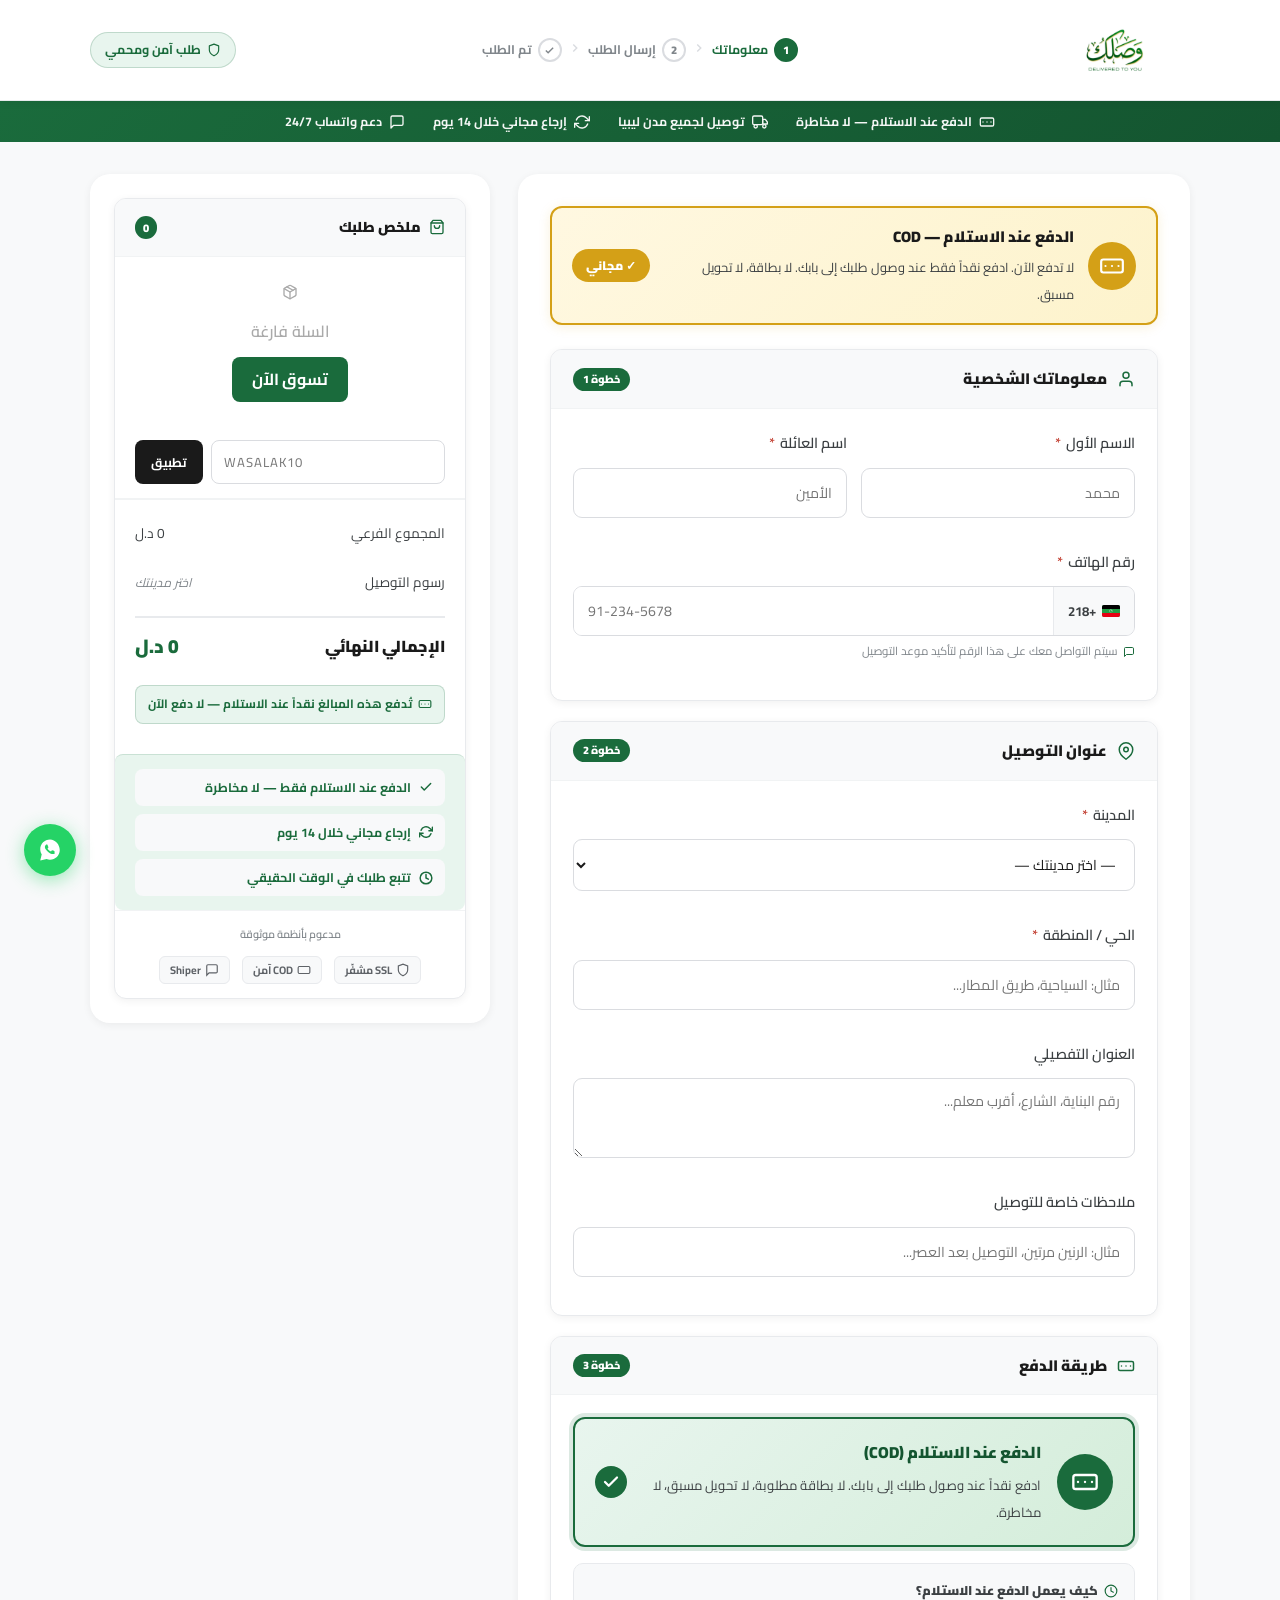
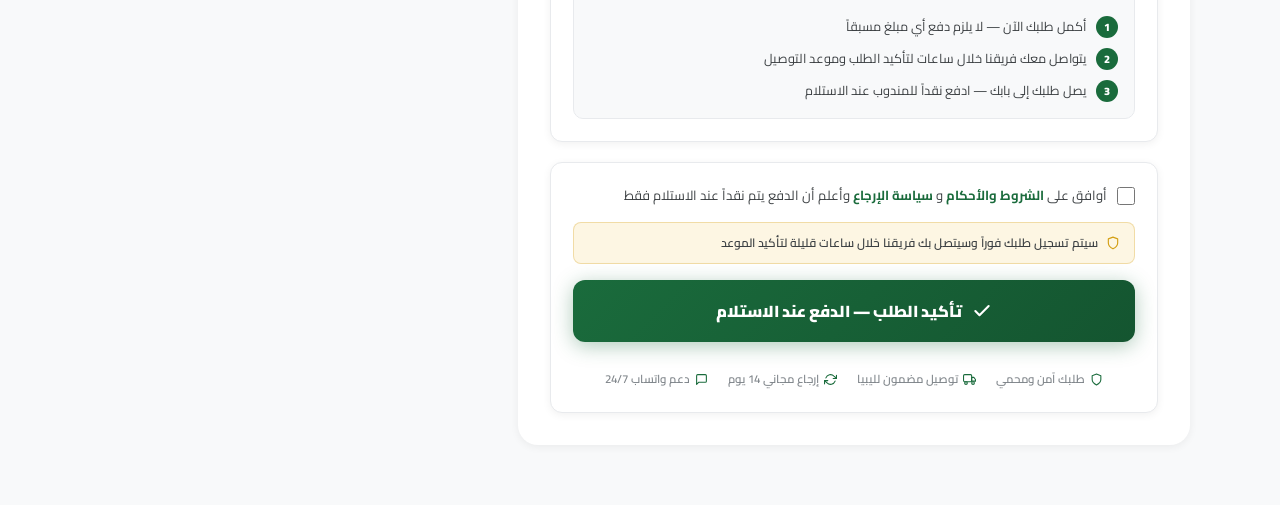
==== commit 5d4838b5: "Update print statement from 'Hello' to 'Goodbye'" ====
--- a/checkout.html
+++ b/checkout.html
@@ -16,8 +16,6 @@
     /* ============================================================
        CHECKOUT PAGE – Styles dédiés
        ============================================================ */
-
-    /* ── Variables locales ── */
     :root {
       --green:        #1a6b3c;
       --green-light:  #e8f5ee;
@@ -27,11 +25,13 @@
       --gold-light:   #fdf6e3;
       --red:          #c0392b;
       --red-light:    #fdecea;
+      --orange:       #e67e22;
       --gray-50:      #f8f9fa;
       --gray-100:     #f1f3f4;
       --gray-200:     #e8eaed;
       --gray-300:     #dadce0;
       --gray-500:     #80868b;
+      --gray-600:     #5f6368;
       --gray-700:     #3c4043;
       --gray-900:     #1a1a1a;
       --white:        #ffffff;
@@ -52,9 +52,7 @@
       min-height: 100vh;
     }
 
-    /* ============================================================
-       HEADER CHECKOUT
-       ============================================================ */
+    /* ── HEADER ── */
     .checkout-header {
       background: var(--white);
       border-bottom: 1px solid var(--gray-200);
@@ -74,8 +72,6 @@
       gap: 20px;
       flex-wrap: wrap;
     }
-
-    /* Logo */
     .checkout-logo {
       display: inline-flex;
       align-items: center;
@@ -97,8 +93,6 @@
       color: var(--green);
       display: none;
     }
-
-    /* Secure badge */
     .checkout-secure-badge {
       display: flex;
       align-items: center;
@@ -112,14 +106,11 @@
       border: 1px solid rgba(26,107,60,.2);
       flex-shrink: 0;
     }
-    .checkout-secure-badge svg { width: 14px; height: 14px; flex-shrink: 0; }
-
-    /* Steps */
+    .checkout-secure-badge svg { width: 14px; height: 14px; }
     .checkout-steps {
       display: flex;
       align-items: center;
       gap: 6px;
-      flex-wrap: nowrap;
     }
     .checkout-step {
       display: flex;
@@ -141,26 +132,12 @@
       transition: all var(--transition);
     }
     .checkout-step.active { color: var(--green); }
-    .checkout-step.active .step-num {
-      background: var(--green);
-      border-color: var(--green);
-      color: var(--white);
-    }
+    .checkout-step.active .step-num { background: var(--green); border-color: var(--green); color: var(--white); }
     .checkout-step.done { color: var(--green); }
-    .checkout-step.done .step-num {
-      background: var(--green-light);
-      border-color: var(--green);
-      color: var(--green);
-    }
-    .step-arrow {
-      color: var(--gray-300);
-      font-size: 1rem;
-      flex-shrink: 0;
-    }
-
-    /* ============================================================
-       TRUST BAR
-       ============================================================ */
+    .checkout-step.done .step-num { background: var(--green-light); border-color: var(--green); color: var(--green); }
+    .step-arrow { color: var(--gray-300); font-size: 1rem; flex-shrink: 0; }
+
+    /* ── TRUST BAR ── */
     .trust-bar {
       background: linear-gradient(135deg, #1a6b3c 0%, #145530 100%);
       color: var(--white);
@@ -184,14 +161,51 @@
       white-space: nowrap;
       opacity: .95;
     }
-    .trust-item svg { width: 16px; height: 16px; flex-shrink: 0; opacity: .9; }
-
-    /* ============================================================
-       MAIN LAYOUT
-       ============================================================ */
-    .checkout-section {
-      padding: 32px 0 60px;
-    }
+    .trust-item svg { width: 16px; height: 16px; flex-shrink: 0; }
+
+    /* ── COD BANNER ── */
+    .cod-banner {
+      background: linear-gradient(135deg, #fff8e1 0%, #fdf3cc 100%);
+      border: 2px solid var(--gold);
+      border-radius: var(--radius);
+      padding: 16px 20px;
+      display: flex;
+      align-items: center;
+      gap: 14px;
+      margin-bottom: 4px;
+      box-shadow: 0 2px 12px rgba(212,160,23,.15);
+    }
+    .cod-banner-icon {
+      width: 48px; height: 48px;
+      background: var(--gold);
+      border-radius: 50%;
+      display: flex; align-items: center; justify-content: center;
+      color: var(--white);
+      flex-shrink: 0;
+    }
+    .cod-banner-icon svg { width: 26px; height: 26px; }
+    .cod-banner-text { flex: 1; }
+    .cod-banner-text strong {
+      display: block;
+      font-size: .95rem;
+      font-weight: 900;
+      color: var(--gray-900);
+      margin-bottom: 3px;
+    }
+    .cod-banner-text span { font-size: .8rem; color: var(--gray-700); line-height: 1.5; }
+    .cod-banner-badge {
+      background: var(--gold);
+      color: var(--white);
+      padding: 6px 14px;
+      border-radius: 99px;
+      font-size: .78rem;
+      font-weight: 900;
+      white-space: nowrap;
+      flex-shrink: 0;
+    }
+
+    /* ── MAIN LAYOUT ── */
+    .checkout-section { padding: 32px 0 60px; }
     .checkout-section .container {
       max-width: 1140px;
       margin: 0 auto;
@@ -203,16 +217,13 @@
       gap: 28px;
       align-items: start;
     }
-
-    /* ============================================================
-       FORM WRAPPER
-       ============================================================ */
     .checkout-form-wrapper {
       display: flex;
       flex-direction: column;
       gap: 20px;
     }
 
+    /* ── FORM CARDS ── */
     .form-card {
       background: var(--white);
       border-radius: var(--radius);
@@ -229,21 +240,22 @@
       background: var(--gray-50);
     }
     .form-card-header svg { width: 18px; height: 18px; color: var(--green); flex-shrink: 0; }
-    .form-card-title {
-      font-size: .95rem;
+    .form-card-title { font-size: .95rem; font-weight: 900; color: var(--gray-900); }
+    .form-card-step-badge {
+      margin-right: auto;
+      background: var(--green);
+      color: var(--white);
+      font-size: .68rem;
       font-weight: 900;
-      color: var(--gray-900);
+      padding: 2px 10px;
+      border-radius: 99px;
     }
     .form-card-body { padding: 22px; display: flex; flex-direction: column; gap: 16px; }
 
-    /* Fields */
+    /* ── FIELDS ── */
     .form-row { display: grid; grid-template-columns: 1fr 1fr; gap: 14px; }
     .form-group { display: flex; flex-direction: column; gap: 6px; }
-    .field-label {
-      font-size: .8rem;
-      font-weight: 700;
-      color: var(--gray-700);
-    }
+    .field-label { font-size: .8rem; font-weight: 700; color: var(--gray-700); }
     .req { color: var(--red); margin-right: 2px; }
     .field-input, .field-select, .field-textarea {
       background: var(--white);
@@ -268,7 +280,7 @@
     }
     .field-textarea { resize: vertical; min-height: 80px; line-height: 1.6; }
 
-    /* Phone input */
+    /* Phone wrapper */
     .phone-wrapper {
       display: flex;
       align-items: stretch;
@@ -297,15 +309,8 @@
       flex-shrink: 0;
     }
     .phone-prefix svg { width: 18px; height: 12px; }
-    .phone-input {
-      border: none !important;
-      box-shadow: none !important;
-      border-radius: 0 !important;
-      flex: 1;
-      min-width: 0;
-    }
-
-    /* Field hint & error */
+    .phone-input { border: none !important; box-shadow: none !important; border-radius: 0 !important; flex: 1; min-width: 0; }
+
     .field-hint {
       font-size: .72rem;
       color: var(--gray-500);
@@ -314,16 +319,10 @@
       gap: 5px;
     }
     .field-hint svg { width: 12px; height: 12px; color: var(--green); flex-shrink: 0; }
-    .field-error {
-      font-size: .72rem;
-      color: var(--red);
-      font-weight: 600;
-      min-height: 16px;
-      display: none;
-    }
+    .field-error { font-size: .72rem; color: var(--red); font-weight: 600; min-height: 16px; display: none; }
     .field-error.visible { display: block; }
 
-    /* ── Delivery info box ── */
+    /* Delivery info box */
     .delivery-info-box {
       display: flex;
       align-items: center;
@@ -358,98 +357,84 @@
       flex-shrink: 0;
     }
 
-    /* ── Payment options ── */
-    .payment-options { display: flex; flex-direction: column; gap: 10px; }
-    .payment-option {
-      display: flex;
-      align-items: center;
-      gap: 14px;
-      padding: 14px 16px;
-      border-radius: 10px;
-      border: 2px solid var(--gray-200);
-      cursor: pointer;
-      transition: all var(--transition);
-      position: relative;
-      background: var(--white);
-    }
-    .payment-option:hover { border-color: var(--green); background: var(--green-light); }
-    .payment-option input[type="radio"] { display: none; }
-    .payment-option.selected {
-      border-color: var(--green);
-      background: var(--green-light);
-      box-shadow: 0 0 0 3px var(--green-glow);
-    }
-    .payment-option-radio {
-      width: 20px; height: 20px;
+    /* ── COD ONLY PAYMENT SECTION ── */
+    .cod-payment-box {
+      background: linear-gradient(135deg, var(--green-light) 0%, #d4edda 100%);
+      border: 2px solid var(--green);
+      border-radius: 12px;
+      padding: 20px;
+      display: flex;
+      align-items: center;
+      gap: 16px;
+      box-shadow: 0 0 0 4px var(--green-glow);
+    }
+    .cod-payment-icon {
+      width: 56px; height: 56px;
+      background: var(--green);
       border-radius: 50%;
-      border: 2px solid var(--gray-300);
       display: flex; align-items: center; justify-content: center;
+      color: var(--white);
       flex-shrink: 0;
-      transition: all var(--transition);
-    }
-    .payment-option.selected .payment-option-radio {
-      border-color: var(--green);
+    }
+    .cod-payment-icon svg { width: 28px; height: 28px; }
+    .cod-payment-text { flex: 1; }
+    .cod-payment-text strong {
+      display: block;
+      font-size: 1rem;
+      font-weight: 900;
+      color: var(--green-dark);
+      margin-bottom: 4px;
+    }
+    .cod-payment-text span { font-size: .82rem; color: var(--gray-700); line-height: 1.6; }
+    .cod-payment-check {
+      width: 32px; height: 32px;
       background: var(--green);
-    }
-    .payment-option.selected .payment-option-radio::after {
-      content: '';
-      width: 8px; height: 8px;
-      background: var(--white);
       border-radius: 50%;
-    }
-    .payment-icon-wrap {
-      width: 44px; height: 44px;
-      border-radius: 10px;
-      background: var(--gray-100);
       display: flex; align-items: center; justify-content: center;
+      color: var(--white);
       flex-shrink: 0;
     }
-    .payment-option.selected .payment-icon-wrap { background: rgba(26,107,60,.15); }
-    .payment-icon-wrap svg { width: 22px; height: 22px; color: var(--gray-600); }
-    .payment-option.selected .payment-icon-wrap svg { color: var(--green); }
-    .payment-text { flex: 1; }
-    .payment-text strong { display: block; font-size: .88rem; font-weight: 900; color: var(--gray-900); }
-    .payment-text small { font-size: .75rem; color: var(--gray-500); margin-top: 2px; display: block; }
-    .recommended-badge {
-      background: var(--gold);
-      color: var(--white);
-      padding: 3px 10px;
-      border-radius: 99px;
-      font-size: .65rem;
-      font-weight: 900;
-      white-space: nowrap;
-      flex-shrink: 0;
-    }
-
-    /* ── Bank details (hidden by default) ── */
-    .bank-details {
+    .cod-payment-check svg { width: 18px; height: 18px; }
+
+    /* COD Steps */
+    .cod-steps {
+      display: flex;
+      flex-direction: column;
+      gap: 10px;
       background: var(--gray-50);
       border: 1px solid var(--gray-200);
-      border-radius: 9px;
-      padding: 14px 16px;
-      display: none;
-      gap: 8px;
-      flex-direction: column;
-    }
-    .bank-details.visible { display: flex; animation: slideDown .25s ease; }
-    .bank-detail-row { display: flex; justify-content: space-between; align-items: center; gap: 12px; font-size: .82rem; }
-    .bank-detail-label { color: var(--gray-500); font-weight: 600; }
-    .bank-detail-value { font-weight: 900; color: var(--gray-900); font-family: monospace; direction: ltr; }
-    .copy-btn {
-      background: none;
-      border: 1px solid var(--gray-300);
-      border-radius: 6px;
-      padding: 3px 10px;
+      border-radius: 10px;
+      padding: 16px;
+    }
+    .cod-steps-title {
+      font-size: .8rem;
+      font-weight: 900;
+      color: var(--gray-700);
+      margin-bottom: 4px;
+      display: flex;
+      align-items: center;
+      gap: 6px;
+    }
+    .cod-steps-title svg { width: 14px; height: 14px; color: var(--green); }
+    .cod-step-item {
+      display: flex;
+      align-items: flex-start;
+      gap: 10px;
+      font-size: .8rem;
+      color: var(--gray-700);
+    }
+    .cod-step-num {
+      width: 22px; height: 22px;
+      background: var(--green);
+      color: var(--white);
+      border-radius: 50%;
+      display: flex; align-items: center; justify-content: center;
       font-size: .68rem;
-      cursor: pointer;
-      font-family: 'Cairo', sans-serif;
-      color: var(--green);
-      font-weight: 700;
-      transition: all var(--transition);
-    }
-    .copy-btn:hover { background: var(--green-light); border-color: var(--green); }
-
-    /* ── Terms ── */
+      font-weight: 900;
+      flex-shrink: 0;
+    }
+
+    /* ── TERMS & SUBMIT ── */
     .terms-label {
       display: flex;
       align-items: flex-start;
@@ -469,9 +454,7 @@
     .terms-label a { color: var(--green); font-weight: 700; text-decoration: none; }
     .terms-label a:hover { text-decoration: underline; }
 
-    /* ============================================================
-       SUBMIT BUTTON
-       ============================================================ */
+    /* Submit button */
     .btn-submit-order {
       width: 100%;
       padding: 16px 24px;
@@ -503,10 +486,9 @@
     .btn-submit-order:hover::before { opacity: 1; }
     .btn-submit-order:hover { transform: translateY(-2px); box-shadow: 0 8px 28px rgba(26,107,60,.4); }
     .btn-submit-order:active { transform: translateY(0); }
-    .btn-submit-order:disabled { opacity: .7; cursor: not-allowed; transform: none; }
+    .btn-submit-order:disabled { opacity: .7; cursor: not-allowed; transform: none; box-shadow: none; }
     .btn-submit-order svg { width: 20px; height: 20px; flex-shrink: 0; }
 
-    /* Spinner */
     .spinner {
       width: 18px; height: 18px;
       border: 2px solid rgba(255,255,255,.4);
@@ -518,7 +500,22 @@
     }
     @keyframes spin { to { transform: rotate(360deg); } }
 
-    /* ── Security strip ── */
+    /* Submit note */
+    .submit-note {
+      display: flex;
+      align-items: center;
+      gap: 8px;
+      background: var(--gold-light);
+      border: 1px solid rgba(212,160,23,.3);
+      border-radius: 8px;
+      padding: 10px 14px;
+      font-size: .75rem;
+      color: var(--gray-700);
+      font-weight: 600;
+    }
+    .submit-note svg { width: 14px; height: 14px; color: var(--gold); flex-shrink: 0; }
+
+    /* Security strip */
     .checkout-security-strip {
       display: flex;
       align-items: center;
@@ -537,9 +534,24 @@
     }
     .security-item svg { width: 13px; height: 13px; color: var(--green); }
 
-    /* ============================================================
-       ORDER SUMMARY (sidebar)
-       ============================================================ */
+    /* ── ERROR ALERT ── */
+    .submit-error-alert {
+      display: none;
+      align-items: center;
+      gap: 10px;
+      background: var(--red-light);
+      border: 1px solid rgba(192,57,43,.2);
+      border-radius: 9px;
+      padding: 12px 16px;
+      font-size: .82rem;
+      color: var(--red);
+      font-weight: 700;
+      animation: slideDown .25s ease;
+    }
+    .submit-error-alert.visible { display: flex; }
+    .submit-error-alert svg { width: 18px; height: 18px; flex-shrink: 0; }
+
+    /* ── ORDER SUMMARY ── */
     .order-summary {
       position: sticky;
       top: 88px;
@@ -573,8 +585,6 @@
       padding: 2px 8px;
       border-radius: 99px;
     }
-
-    /* Items */
     .order-items { padding: 0 20px; max-height: 280px; overflow-y: auto; }
     .order-item {
       display: flex;
@@ -653,17 +663,18 @@
       white-space: nowrap;
     }
     .btn-coupon:hover { background: var(--green); }
-    .coupon-result {
-      margin-top: 8px;
-      font-size: .75rem;
-      font-weight: 700;
-      display: none;
-    }
+    .coupon-result { margin-top: 8px; font-size: .75rem; font-weight: 700; display: none; }
     .coupon-result.success { color: var(--green); display: block; }
     .coupon-result.error   { color: var(--red);   display: block; }
 
     /* Totals */
-    .order-totals { padding: 14px 20px; border-top: 1px solid var(--gray-100); display: flex; flex-direction: column; gap: 10px; }
+    .order-totals {
+      padding: 14px 20px;
+      border-top: 1px solid var(--gray-100);
+      display: flex;
+      flex-direction: column;
+      gap: 10px;
+    }
     .total-row {
       display: flex;
       justify-content: space-between;
@@ -684,6 +695,22 @@
     .final-price { font-size: 1.2rem; color: var(--green); font-weight: 900; }
     .shipping-pending { font-size: .78rem; color: var(--gray-500); font-style: italic; }
 
+    /* COD badge on total */
+    .cod-total-badge {
+      display: flex;
+      align-items: center;
+      gap: 6px;
+      background: var(--green-light);
+      border: 1px solid rgba(26,107,60,.2);
+      border-radius: 8px;
+      padding: 8px 12px;
+      font-size: .75rem;
+      color: var(--green);
+      font-weight: 700;
+      margin-top: 4px;
+    }
+    .cod-total-badge svg { width: 14px; height: 14px; flex-shrink: 0; }
+
     /* Guarantees */
     .summary-guarantees {
       background: var(--green-light);
@@ -728,9 +755,7 @@
     }
     .trust-logo-item svg { width: 14px; height: 14px; }
 
-    /* ============================================================
-       SUCCESS MODAL
-       ============================================================ */
+    /* ── SUCCESS MODAL ── */
     .modal-overlay {
       position: fixed;
       inset: 0;
@@ -753,19 +778,19 @@
       background: var(--white);
       border-radius: 20px;
       width: 100%;
-      max-width: 480px;
+      max-width: 500px;
       padding: 40px 32px;
       text-align: center;
       box-shadow: var(--shadow-lg);
       animation: modalIn .4s cubic-bezier(.34,1.56,.64,1);
       position: relative;
+      max-height: 90vh;
+      overflow-y: auto;
     }
     @keyframes modalIn {
       from { opacity:0; transform:scale(.85) translateY(30px); }
       to   { opacity:1; transform:scale(1) translateY(0); }
     }
-
-    /* Success animation */
     .success-icon-wrap {
       width: 80px; height: 80px;
       background: var(--green-light);
@@ -787,7 +812,6 @@
       0%   { transform:scale(.9); opacity:1; }
       100% { transform:scale(1.3); opacity:0; }
     }
-
     .success-title { font-size: 1.4rem; font-weight: 900; color: var(--gray-900); margin-bottom: 8px; }
     .success-order-num {
       background: var(--green-light);
@@ -801,6 +825,44 @@
       border: 1px solid rgba(26,107,60,.2);
     }
     .success-desc { font-size: .875rem; color: var(--gray-700); line-height: 1.7; margin-bottom: 16px; }
+
+    /* COD info in modal */
+    .success-cod-info {
+      background: var(--gold-light);
+      border: 1px solid rgba(212,160,23,.3);
+      border-radius: 10px;
+      padding: 14px 16px;
+      text-align: right;
+      margin-bottom: 14px;
+    }
+    .success-cod-info-title {
+      font-size: .82rem;
+      font-weight: 900;
+      color: var(--gray-900);
+      margin-bottom: 8px;
+      display: flex;
+      align-items: center;
+      gap: 6px;
+    }
+    .success-cod-info-title svg { width: 16px; height: 16px; color: var(--gold); }
+    .success-cod-step {
+      display: flex;
+      align-items: center;
+      gap: 8px;
+      font-size: .78rem;
+      color: var(--gray-700);
+      margin-bottom: 6px;
+    }
+    .success-cod-step-num {
+      width: 20px; height: 20px;
+      background: var(--gold);
+      color: var(--white);
+      border-radius: 50%;
+      display: flex; align-items: center; justify-content: center;
+      font-size: .65rem;
+      font-weight: 900;
+      flex-shrink: 0;
+    }
 
     .whatsapp-confirm-box {
       display: flex;
@@ -853,6 +915,25 @@
     .btn-home:hover { background: var(--gray-200); }
     .btn-home svg { width: 16px; height: 16px; }
 
+    /* Sheet sync indicator */
+    .sheet-sync-badge {
+      display: flex;
+      align-items: center;
+      gap: 6px;
+      background: var(--gray-50);
+      border: 1px solid var(--gray-200);
+      border-radius: 8px;
+      padding: 6px 12px;
+      font-size: .68rem;
+      color: var(--gray-500);
+      font-weight: 600;
+      margin-bottom: 16px;
+      justify-content: center;
+    }
+    .sheet-sync-badge svg { width: 12px; height: 12px; color: var(--green); }
+    .sheet-sync-badge.synced { color: var(--green); background: var(--green-light); border-color: rgba(26,107,60,.2); }
+    .sheet-sync-badge.synced svg { color: var(--green); }
+
     /* WhatsApp float */
     .whatsapp-float {
       position: fixed;
@@ -871,9 +952,7 @@
     .whatsapp-float:hover { transform: scale(1.1); box-shadow: 0 6px 24px rgba(37,211,102,.55); }
     .whatsapp-float svg { width: 26px; height: 26px; }
 
-    /* ============================================================
-       RESPONSIVE
-       ============================================================ */
+    /* ── RESPONSIVE ── */
     @media (max-width: 900px) {
       .checkout-layout { grid-template-columns: 1fr; }
       .order-summary { position: static; order: -1; }
@@ -886,6 +965,8 @@
       .trust-item:nth-child(3) { display: none; }
       .success-modal-box { padding: 28px 20px; }
       .success-actions { flex-direction: column; }
+      .cod-banner { flex-wrap: wrap; }
+      .cod-banner-badge { width: 100%; text-align: center; }
     }
     @media (max-width: 400px) {
       .checkout-secure-badge { display: none; }
@@ -897,15 +978,12 @@
 <!-- ===== HEADER ===== -->
 <header class="checkout-header">
   <div class="container">
-
-    <!-- Logo -->
     <a href="index.html" class="checkout-logo" aria-label="وصلك – الصفحة الرئيسية">
       <img src="assets/logo.png" alt="وصلك | wasalak.com" height="44"
            onerror="this.style.display='none';document.getElementById('logoFallback').style.display='block'"/>
       <span class="checkout-logo-fallback" id="logoFallback">وصلك</span>
     </a>
 
-    <!-- Steps -->
     <div class="checkout-steps" aria-label="خطوات الطلب">
       <div class="checkout-step active" id="step1">
         <div class="step-num">1</div>
@@ -916,7 +994,7 @@
       </span>
       <div class="checkout-step" id="step2">
         <div class="step-num">2</div>
-        <span>تأكيد الطلب</span>
+        <span>إرسال الطلب</span>
       </div>
       <span class="step-arrow" aria-hidden="true">
         <svg viewBox="0 0 24 24" fill="none" stroke="currentColor" stroke-width="2.5" width="14" height="14"><polyline points="9 18 15 12 9 6"/></svg>
@@ -929,12 +1007,10 @@
       </div>
     </div>
 
-    <!-- Secure badge -->
     <div class="checkout-secure-badge" aria-label="طلب آمن">
       <svg viewBox="0 0 24 24" fill="none" stroke="currentColor" stroke-width="2" stroke-linecap="round" stroke-linejoin="round"><path d="M12 22s8-4 8-10V5l-8-3-8 3v7c0 6 8 10 8 10z"/></svg>
       طلب آمن ومحمي
     </div>
-
   </div>
 </header>
 
@@ -942,7 +1018,7 @@
 <div class="trust-bar" role="complementary" aria-label="ضمانات الشراء">
   <div class="trust-bar-inner">
     <div class="trust-item">
-      <svg viewBox="0 0 24 24" fill="none" stroke="currentColor" stroke-width="2" stroke-linecap="round" stroke-linejoin="round"><path d="M12 22s8-4 8-10V5l-8-3-8 3v7c0 6 8 10 8 10z"/></svg>
+      <svg viewBox="0 0 24 24" fill="none" stroke="currentColor" stroke-width="2" stroke-linecap="round" stroke-linejoin="round"><rect x="2" y="6" width="20" height="12" rx="2"/><path d="M12 12h.01"/><path d="M6 12h.01"/><path d="M18 12h.01"/></svg>
       الدفع عند الاستلام — لا مخاطرة
     </div>
     <div class="trust-item">
@@ -965,16 +1041,27 @@
   <div class="container">
     <div class="checkout-layout">
 
-      <!-- ══════════════════════════════════
-           FORMULAIRE CHECKOUT
-           ══════════════════════════════════ -->
+      <!-- ══ FORMULAIRE ══ -->
       <div class="checkout-form-wrapper">
 
-        <!-- ── 1. Informations personnelles ── -->
+        <!-- COD Banner (top of form) -->
+        <div class="cod-banner">
+          <div class="cod-banner-icon">
+            <svg viewBox="0 0 24 24" fill="none" stroke="currentColor" stroke-width="2" stroke-linecap="round" stroke-linejoin="round"><rect x="2" y="6" width="20" height="12" rx="2"/><path d="M12 12h.01"/><path d="M6 12h.01"/><path d="M18 12h.01"/></svg>
+          </div>
+          <div class="cod-banner-text">
+            <strong>الدفع عند الاستلام — COD</strong>
+            <span>لا تدفع الآن. ادفع نقداً فقط عند وصول طلبك إلى بابك. لا بطاقة، لا تحويل مسبق.</span>
+          </div>
+          <span class="cod-banner-badge">✓ مجاني</span>
+        </div>
+
+        <!-- ── 1. معلوماتك الشخصية ── -->
         <div class="form-card">
           <div class="form-card-header">
             <svg viewBox="0 0 24 24" fill="none" stroke="currentColor" stroke-width="2" stroke-linecap="round" stroke-linejoin="round"><path d="M20 21v-2a4 4 0 00-4-4H8a4 4 0 00-4 4v2"/><circle cx="12" cy="7" r="4"/></svg>
             <span class="form-card-title">معلوماتك الشخصية</span>
+            <span class="form-card-step-badge">خطوة 1</span>
           </div>
           <div class="form-card-body">
 
@@ -997,7 +1084,6 @@
               <label class="field-label" for="phone">رقم الهاتف <span class="req">*</span></label>
               <div class="phone-wrapper" id="phoneWrapper">
                 <span class="phone-prefix" aria-hidden="true">
-                  <!-- Libyan flag SVG -->
                   <svg viewBox="0 0 900 600" width="20" height="13" style="border-radius:2px">
                     <rect width="900" height="600" fill="#239e46"/>
                     <rect width="900" height="200" fill="#000"/>
@@ -1017,25 +1103,25 @@
               <span class="field-error" id="phoneError"></span>
               <div class="field-hint">
                 <svg viewBox="0 0 24 24" fill="none" stroke="currentColor" stroke-width="2" stroke-linecap="round" stroke-linejoin="round"><path d="M21 15a2 2 0 01-2 2H7l-4 4V5a2 2 0 012-2h14a2 2 0 012 2z"/></svg>
-                سيتم إرسال تأكيد طلبك على هذا الرقم عبر واتساب
+                سيتم التواصل معك على هذا الرقم لتأكيد موعد التوصيل
               </div>
             </div>
 
           </div>
         </div>
 
-        <!-- ── 2. Adresse de livraison ── -->
+        <!-- ── 2. عنوان التوصيل ── -->
         <div class="form-card">
           <div class="form-card-header">
             <svg viewBox="0 0 24 24" fill="none" stroke="currentColor" stroke-width="2" stroke-linecap="round" stroke-linejoin="round"><path d="M21 10c0 7-9 13-9 13S3 17 3 10a9 9 0 0118 0z"/><circle cx="12" cy="10" r="3"/></svg>
             <span class="form-card-title">عنوان التوصيل</span>
+            <span class="form-card-step-badge">خطوة 2</span>
           </div>
           <div class="form-card-body">
 
             <div class="form-group">
               <label class="field-label" for="city">المدينة <span class="req">*</span></label>
-              <select class="field-select" id="city" name="city" required
-                      onchange="updateDeliveryInfo()">
+              <select class="field-select" id="city" name="city" required onchange="updateDeliveryInfo()">
                 <option value="">— اختر مدينتك —</option>
                 <optgroup label="المنطقة أ · توصيل 24-48 ساعة">
                   <option value="tripoli">طرابلس</option>
@@ -1066,7 +1152,6 @@
               <span class="field-error" id="cityError"></span>
             </div>
 
-            <!-- Delivery info dynamic box -->
             <div class="delivery-info-box" id="deliveryInfoBox" style="display:none" aria-live="polite">
               <div class="delivery-icon" aria-hidden="true">
                 <svg viewBox="0 0 24 24" fill="none" stroke="currentColor" stroke-width="2" stroke-linecap="round" stroke-linejoin="round"><rect x="1" y="3" width="15" height="13" rx="2"/><path d="M16 8h4l3 4v3h-7V8z"/><circle cx="5.5" cy="18.5" r="2.5"/><circle cx="18.5" cy="18.5" r="2.5"/></svg>
@@ -1102,75 +1187,64 @@
           </div>
         </div>
 
-        <!-- ── 3. Mode de paiement ── -->
+        <!-- ── 3. طريقة الدفع — COD فقط ── -->
         <div class="form-card">
           <div class="form-card-header">
-            <svg viewBox="0 0 24 24" fill="none" stroke="currentColor" stroke-width="2" stroke-linecap="round" stroke-linejoin="round"><rect x="1" y="4" width="22" height="16" rx="2"/><line x1="1" y1="10" x2="23" y2="10"/></svg>
+            <svg viewBox="0 0 24 24" fill="none" stroke="currentColor" stroke-width="2" stroke-linecap="round" stroke-linejoin="round"><rect x="2" y="6" width="20" height="12" rx="2"/><path d="M12 12h.01"/><path d="M6 12h.01"/><path d="M18 12h.01"/></svg>
             <span class="form-card-title">طريقة الدفع</span>
+            <span class="form-card-step-badge">خطوة 3</span>
           </div>
           <div class="form-card-body">
 
-            <div class="payment-options" role="radiogroup" aria-label="طريقة الدفع">
-
-              <!-- COD -->
-              <label class="payment-option selected" id="payOptCod" onclick="selectPayment('cod',this)">
-                <input type="radio" name="payment" value="cod" checked aria-label="الدفع عند الاستلام"/>
-                <div class="payment-option-radio" aria-hidden="true"></div>
-                <div class="payment-icon-wrap" aria-hidden="true">
-                  <svg viewBox="0 0 24 24" fill="none" stroke="currentColor" stroke-width="2" stroke-linecap="round" stroke-linejoin="round"><rect x="2" y="6" width="20" height="12" rx="2"/><path d="M12 12h.01"/><path d="M6 12h.01"/><path d="M18 12h.01"/></svg>
-                </div>
-                <div class="payment-text">
-                  <strong>الدفع عند الاستلام</strong>
-                  <small>ادفع نقداً عند وصول طلبك — لا بطاقة مطلوبة</small>
-                </div>
-                <span class="recommended-badge">الأوفر</span>
-              </label>
-
-              <!-- Bank transfer -->
-              <label class="payment-option" id="payOptBank" onclick="selectPayment('bank',this)">
-                <input type="radio" name="payment" value="bank" aria-label="تحويل بنكي"/>
-                <div class="payment-option-radio" aria-hidden="true"></div>
-                <div class="payment-icon-wrap" aria-hidden="true">
-                  <svg viewBox="0 0 24 24" fill="none" stroke="currentColor" stroke-width="2" stroke-linecap="round" stroke-linejoin="round"><line x1="12" y1="1" x2="12" y2="23"/><path d="M17 5H9.5a3.5 3.5 0 000 7h5a3.5 3.5 0 010 7H6"/></svg>
-                </div>
-                <div class="payment-text">
-                  <strong>تحويل بنكي مسبق</strong>
-                  <small>حول المبلغ وأرسل إيصالاً عبر واتساب</small>
-                </div>
-              </label>
-
-            </div>
-
-            <!-- Bank details (shown when bank selected) -->
-            <div class="bank-details" id="bankDetails">
-              <div class="bank-detail-row">
-                <span class="bank-detail-label">البنك</span>
-                <span class="bank-detail-value">Jumhouria Bank</span>
+            <!-- COD only box -->
+            <div class="cod-payment-box">
+              <div class="cod-payment-icon">
+                <svg viewBox="0 0 24 24" fill="none" stroke="currentColor" stroke-width="2" stroke-linecap="round" stroke-linejoin="round"><rect x="2" y="6" width="20" height="12" rx="2"/><path d="M12 12h.01"/><path d="M6 12h.01"/><path d="M18 12h.01"/></svg>
               </div>
-              <div class="bank-detail-row">
-                <span class="bank-detail-label">اسم الحساب</span>
-                <span class="bank-detail-value">وصلك للتجارة</span>
+              <div class="cod-payment-text">
+                <strong>الدفع عند الاستلام (COD)</strong>
+                <span>ادفع نقداً عند وصول طلبك إلى بابك. لا بطاقة مطلوبة، لا تحويل مسبق، لا مخاطرة.</span>
               </div>
-              <div class="bank-detail-row">
-                <span class="bank-detail-label">رقم الحساب</span>
-                <div style="display:flex;align-items:center;gap:8px">
-                  <span class="bank-detail-value" id="bankAccountNum">1234-5678-9012-3456</span>
-                  <button class="copy-btn" onclick="copyBankNum()" aria-label="نسخ رقم الحساب">نسخ</button>
-                </div>
+              <div class="cod-payment-check">
+                <svg viewBox="0 0 24 24" fill="none" stroke="currentColor" stroke-width="3" stroke-linecap="round" stroke-linejoin="round"><polyline points="20 6 9 17 4 12"/></svg>
               </div>
-              <div style="font-size:.72rem;color:var(--gray-500);margin-top:4px">
-                بعد التحويل، أرسل صورة الإيصال عبر
-                <a href="https://wa.me/218912345678" target="_blank" rel="noopener"
-                   style="color:#25d366;font-weight:700">واتساب</a>
+            </div>
+
+            <!-- Hidden radio (COD always selected) -->
+            <input type="hidden" id="paymentMethod" value="cod"/>
+
+            <!-- كيف يعمل COD -->
+            <div class="cod-steps">
+              <div class="cod-steps-title">
+                <svg viewBox="0 0 24 24" fill="none" stroke="currentColor" stroke-width="2" stroke-linecap="round" stroke-linejoin="round"><circle cx="12" cy="12" r="10"/><polyline points="12 6 12 12 16 14"/></svg>
+                كيف يعمل الدفع عند الاستلام؟
+              </div>
+              <div class="cod-step-item">
+                <div class="cod-step-num">1</div>
+                <span>أكمل طلبك الآن — لا يلزم دفع أي مبلغ مسبقاً</span>
+              </div>
+              <div class="cod-step-item">
+                <div class="cod-step-num">2</div>
+                <span>يتواصل معك فريقنا خلال ساعات لتأكيد الطلب وموعد التوصيل</span>
+              </div>
+              <div class="cod-step-item">
+                <div class="cod-step-num">3</div>
+                <span>يصل طلبك إلى بابك — ادفع نقداً للمندوب عند الاستلام</span>
               </div>
             </div>
 
           </div>
         </div>
 
-        <!-- ── 4. Termes & Submit ── -->
+        <!-- ── 4. الموافقة والتأكيد ── -->
         <div class="form-card">
           <div class="form-card-body">
+
+            <!-- Error alert -->
+            <div class="submit-error-alert" id="submitErrorAlert" role="alert" aria-live="assertive">
+              <svg viewBox="0 0 24 24" fill="none" stroke="currentColor" stroke-width="2" stroke-linecap="round" stroke-linejoin="round"><circle cx="12" cy="12" r="10"/><line x1="12" y1="8" x2="12" y2="12"/><line x1="12" y1="16" x2="12.01" y2="16"/></svg>
+              <span id="submitErrorText">حدث خطأ أثناء إرسال الطلب. يرجى المحاولة مجدداً.</span>
+            </div>
 
             <label class="terms-label" for="termsAccepted">
               <input class="terms-checkbox-input" type="checkbox" id="termsAccepted" required/>
@@ -1179,10 +1253,16 @@
                 <a href="terms.html" target="_blank" rel="noopener">الشروط والأحكام</a>
                 و
                 <a href="returns.html" target="_blank" rel="noopener">سياسة الإرجاع</a>
-                وأعلم أن الدفع يتم عند الاستلام فقط
+                وأعلم أن الدفع يتم نقداً عند الاستلام فقط
               </span>
             </label>
             <span class="field-error" id="termsError"></span>
+
+            <!-- Submit note -->
+            <div class="submit-note">
+              <svg viewBox="0 0 24 24" fill="none" stroke="currentColor" stroke-width="2" stroke-linecap="round" stroke-linejoin="round"><path d="M12 22s8-4 8-10V5l-8-3-8 3v7c0 6 8 10 8 10z"/></svg>
+              سيتم تسجيل طلبك فوراً وسيتصل بك فريقنا خلال ساعات قليلة لتأكيد الموعد
+            </div>
 
             <button type="button" class="btn-submit-order" id="submitOrderBtn"
                     onclick="submitOrder(event)" aria-label="تأكيد الطلب">
@@ -1216,23 +1296,17 @@
 
       </div><!-- /.checkout-form-wrapper -->
 
-      <!-- ══════════════════════════════════
-           ORDER SUMMARY SIDEBAR
-           ══════════════════════════════════ -->
+      <!-- ══ ORDER SUMMARY SIDEBAR ══ -->
       <aside class="order-summary" aria-label="ملخص الطلب">
         <div class="summary-card">
 
-          <!-- Header -->
           <div class="summary-card-header">
             <svg viewBox="0 0 24 24" fill="none" stroke="currentColor" stroke-width="2" stroke-linecap="round" stroke-linejoin="round"><path d="M6 2L3 6v14a2 2 0 002 2h14a2 2 0 002-2V6l-3-4z"/><line x1="3" y1="6" x2="21" y2="6"/><path d="M16 10a4 4 0 01-8 0"/></svg>
             <span class="summary-card-title">ملخص طلبك</span>
             <span class="summary-card-count" id="itemsCount">0</span>
           </div>
 
-          <!-- Items list -->
-          <div class="order-items" id="orderItems" role="list" aria-label="منتجات الطلب">
-            <!-- Generated by JS -->
-          </div>
+          <div class="order-items" id="orderItems" role="list" aria-label="منتجات الطلب"></div>
 
           <!-- Coupon -->
           <div class="coupon-section">
@@ -1267,6 +1341,11 @@
               <span>الإجمالي النهائي</span>
               <span class="final-price" id="grandTotal">0 د.ل</span>
             </div>
+            <!-- COD note under total -->
+            <div class="cod-total-badge">
+              <svg viewBox="0 0 24 24" fill="none" stroke="currentColor" stroke-width="2" stroke-linecap="round" stroke-linejoin="round"><rect x="2" y="6" width="20" height="12" rx="2"/><path d="M12 12h.01"/><path d="M6 12h.01"/><path d="M18 12h.01"/></svg>
+              تُدفع هذه المبالغ نقداً عند الاستلام — لا دفع الآن
+            </div>
           </div>
 
           <!-- Guarantees -->
@@ -1293,12 +1372,12 @@
               SSL مشفّر
             </div>
             <div class="trust-logo-item">
-              <svg viewBox="0 0 24 24" fill="none" stroke="currentColor" stroke-width="2" width="13" height="13"><rect x="1" y="4" width="22" height="16" rx="2"/><line x1="1" y1="10" x2="23" y2="10"/></svg>
+              <svg viewBox="0 0 24 24" fill="none" stroke="currentColor" stroke-width="2" width="13" height="13"><rect x="2" y="6" width="20" height="12" rx="2"/><path d="M12 12h.01"/></svg>
               COD آمن
             </div>
             <div class="trust-logo-item">
               <svg viewBox="0 0 24 24" fill="none" stroke="currentColor" stroke-width="2" width="13" height="13"><path d="M21 15a2 2 0 01-2 2H7l-4 4V5a2 2 0 012-2h14a2 2 0 012 2z"/></svg>
-              واتساب
+              Shiper
             </div>
           </div>
 
@@ -1309,12 +1388,13 @@
   </div>
 </section>
 
+<!-- ===== MODAL OVERLAY ===== -->
+<div class="modal-overlay" id="modalOverlay" aria-hidden="true"></div>
+
 <!-- ===== SUCCESS MODAL ===== -->
-<div class="modal-overlay" id="modalOverlay" aria-hidden="true"></div>
 <div class="success-modal" id="successModal" role="dialog" aria-modal="true" aria-labelledby="successTitle">
   <div class="success-modal-box">
 
-    <!-- Icon -->
     <div class="success-icon-wrap" aria-hidden="true">
       <svg viewBox="0 0 24 24" fill="none" stroke="currentColor" stroke-width="2.5" stroke-linecap="round" stroke-linejoin="round"><polyline points="20 6 9 17 4 12"/></svg>
     </div>
@@ -1325,19 +1405,44 @@
       رقم الطلب: <span id="orderNumber">—</span>
     </div>
 
+    <!-- Sheet sync indicator -->
+    <div class="sheet-sync-badge synced" id="sheetSyncBadge">
+      <svg viewBox="0 0 24 24" fill="none" stroke="currentColor" stroke-width="2" stroke-linecap="round" stroke-linejoin="round"><polyline points="20 6 9 17 4 12"/></svg>
+      <span id="sheetSyncText">تم تسجيل طلبك في النظام (Shiper)</span>
+    </div>
+
     <p class="success-desc">
       شكراً لثقتك بوصلك! سيتواصل معك فريقنا خلال ساعات قليلة لتأكيد طلبك وتحديد موعد التوصيل.
     </p>
+
+    <!-- COD reminder in modal -->
+    <div class="success-cod-info">
+      <div class="success-cod-info-title">
+        <svg viewBox="0 0 24 24" fill="none" stroke="currentColor" stroke-width="2" stroke-linecap="round" stroke-linejoin="round"><rect x="2" y="6" width="20" height="12" rx="2"/><path d="M12 12h.01"/><path d="M6 12h.01"/><path d="M18 12h.01"/></svg>
+        كيف تستلم طلبك؟
+      </div>
+      <div class="success-cod-step">
+        <div class="success-cod-step-num">1</div>
+        <span>فريقنا سيتصل بك لتأكيد الموعد</span>
+      </div>
+      <div class="success-cod-step">
+        <div class="success-cod-step-num">2</div>
+        <span>يصل المندوب إلى عنوانك في الوقت المحدد</span>
+      </div>
+      <div class="success-cod-step">
+        <div class="success-cod-step-num">3</div>
+        <span>استلم طلبك وادفع نقداً للمندوب — <strong>الآن فقط!</strong></span>
+      </div>
+    </div>
 
     <!-- WhatsApp confirm -->
     <div class="whatsapp-confirm-box">
       <svg viewBox="0 0 32 32" fill="#25d366" width="22" height="22" aria-hidden="true">
         <path d="M16 3C9.37 3 4 8.37 4 15c0 2.26.63 4.47 1.83 6.38L4 29l7.82-1.79A12.9 12.9 0 0016 28c6.63 0 12-5.37 12-12S22.63 3 16 3zm6.11 16.54c-.26.72-1.52 1.38-2.09 1.45-.54.07-1.22.1-1.96-.12-.45-.14-1.03-.33-1.77-.65-3.12-1.35-5.15-4.5-5.31-4.71-.15-.21-1.27-1.69-1.27-3.22s.8-2.28 1.09-2.59c.29-.31.63-.39.84-.39l.61.01c.19 0 .46-.07.72.55.27.63.9 2.21.98 2.37.08.16.13.34.03.55-.1.21-.15.34-.3.52-.14.18-.3.39-.43.52-.14.14-.28.29-.12.57.16.29.71 1.17 1.52 1.89 1.04.93 1.92 1.21 2.21 1.35.29.14.46.12.63-.07.17-.19.73-.85.92-1.14.2-.29.39-.24.65-.14.27.1 1.7.8 1.99.95.29.14.48.21.55.33.07.13.07.73-.19 1.44z"/>
       </svg>
-      <span>تم إرسال تأكيد على واتساب للرقم: <strong id="confirmedPhone">—</strong></span>
+      <span>سيتم التواصل معك على الرقم: <strong id="confirmedPhone">—</strong></span>
     </div>
 
-    <!-- Actions -->
     <div class="success-actions">
       <a href="track.html" class="btn-track">
         <svg viewBox="0 0 24 24" fill="none" stroke="currentColor" stroke-width="2" stroke-linecap="round" stroke-linejoin="round"><circle cx="12" cy="12" r="10"/><polyline points="12 6 12 12 16 14"/></svg>
@@ -1363,98 +1468,119 @@
 
 <script src="js/app.js"></script>
 <script>
-/* ============================================================
-   CHECKOUT PAGE – Logique locale
-   (complète et enrichit les fonctions de js/app.js)
-   ============================================================ */
-
-/* ── Zones de livraison ── */
-const DELIVERY_ZONES_LOCAL = {
-  tripoli:  { time: 'توصيل خلال 24–48 ساعة', cost: 15,  zone: 'A', costText: '15 د.ل' },
-  janzur:   { time: 'توصيل خلال 24–48 ساعة', cost: 15,  zone: 'A', costText: '15 د.ل' },
-  tajura:   { time: 'توصيل خلال 24–48 ساعة', cost: 15,  zone: 'A', costText: '15 د.ل' },
-  'ain-zara':{ time:'توصيل خلال 24–48 ساعة', cost: 15,  zone: 'A', costText: '15 د.ل' },
-  benghazi: { time: 'توصيل خلال 3–5 أيام',   cost: 25,  zone: 'B', costText: '25 د.ل' },
-  misrata:  { time: 'توصيل خلال 3–5 أيام',   cost: 20,  zone: 'B', costText: '20 د.ل' },
-  zawiya:   { time: 'توصيل خلال 2–3 أيام',   cost: 18,  zone: 'B', costText: '18 د.ل' },
-  zliten:   { time: 'توصيل خلال 3–4 أيام',   cost: 20,  zone: 'B', costText: '20 د.ل' },
-  khoms:    { time: 'توصيل خلال 2–3 أيام',   cost: 18,  zone: 'B', costText: '18 د.ل' },
-  derna:    { time: 'توصيل خلال 4–6 أيام',   cost: 28,  zone: 'B', costText: '28 د.ل' },
-  bayda:    { time: 'توصيل خلال 4–6 أيام',   cost: 28,  zone: 'B', costText: '28 د.ل' },
-  tobruk:   { time: 'توصيل خلال 5–7 أيام',   cost: 30,  zone: 'B', costText: '30 د.ل' },
-  zintan:   { time: 'توصيل خلال 3–4 أيام',   cost: 22,  zone: 'B', costText: '22 د.ل' },
-  gharyan:  { time: 'توصيل خلال 2–3 أيام',   cost: 20,  zone: 'B', costText: '20 د.ل' },
-  sebha:    { time: 'توصيل خلال 5–7 أيام',   cost: 35,  zone: 'C', costText: '35 د.ل' },
-  murzuq:   { time: 'توصيل حسب الموقع',      cost: 45,  zone: 'C', costText: '45 د.ل' },
-  kufra:    { time: 'توصيل حسب الموقع',      cost: 50,  zone: 'C', costText: '50 د.ل' },
-  ghat:     { time: 'توصيل حسب الموقع',      cost: 50,  zone: 'C', costText: '50 د.ل' },
-  other:    { time: 'التواصل لتحديد التوصيل', cost: 0,   zone: 'C', costText: 'يُحدَّد لاحقاً' },
+/* ================================================================
+   CHECKOUT PAGE — COD + Google Sheet (Shiper) — wasalak.com
+   ================================================================ */
+
+/* ── CONFIG ── */
+const SHEET_URL = 'https://script.google.com/macros/s/AKfycbz3kwrmitq0fQD3qLVMxijHpKK7ppoqIHHOgTt368sPH7p4aCEsgwQuYxDLYmK3-J8TEg/exec';
+
+/* ── LABELS VILLES ── */
+const CITY_LABELS = {
+  tripoli:'طرابلس', janzur:'جنزور', tajura:'تاجوراء', 'ain-zara':'عين زارة',
+  benghazi:'بنغازي', misrata:'مصراتة', zawiya:'الزاوية', zliten:'زليتن',
+  khoms:'الخمس', derna:'درنة', bayda:'البيضاء', tobruk:'طبرق',
+  zintan:'الزنتان', gharyan:'غريان', sebha:'سبها', murzuq:'مرزق',
+  kufra:'الكفرة', ghat:'غات', other:'مدينة أخرى'
 };
 
+/* ── ZONES DE LIVRAISON ── */
+const DELIVERY_ZONES = {
+  tripoli:   { time:'توصيل خلال 24–48 ساعة', cost:15,  costText:'15 د.ل' },
+  janzur:    { time:'توصيل خلال 24–48 ساعة', cost:15,  costText:'15 د.ل' },
+  tajura:    { time:'توصيل خلال 24–48 ساعة', cost:15,  costText:'15 د.ل' },
+  'ain-zara':{ time:'توصيل خلال 24–48 ساعة', cost:15,  costText:'15 د.ل' },
+  benghazi:  { time:'توصيل خلال 3–5 أيام',   cost:25,  costText:'25 د.ل' },
+  misrata:   { time:'توصيل خلال 3–5 أيام',   cost:20,  costText:'20 د.ل' },
+  zawiya:    { time:'توصيل خلال 2–3 أيام',   cost:18,  costText:'18 د.ل' },
+  zliten:    { time:'توصيل خلال 3–4 أيام',   cost:20,  costText:'20 د.ل' },
+  khoms:     { time:'توصيل خلال 2–3 أيام',   cost:18,  costText:'18 د.ل' },
+  derna:     { time:'توصيل خلال 4–6 أيام',   cost:28,  costText:'28 د.ل' },
+  bayda:     { time:'توصيل خلال 4–6 أيام',   cost:28,  costText:'28 د.ل' },
+  tobruk:    { time:'توصيل خلال 5–7 أيام',   cost:30,  costText:'30 د.ل' },
+  zintan:    { time:'توصيل خلال 3–4 أيام',   cost:22,  costText:'22 د.ل' },
+  gharyan:   { time:'توصيل خلال 2–3 أيام',   cost:20,  costText:'20 د.ل' },
+  sebha:     { time:'توصيل خلال 5–7 أيام',   cost:35,  costText:'35 د.ل' },
+  murzuq:    { time:'توصيل حسب الموقع',      cost:45,  costText:'45 د.ل' },
+  kufra:     { time:'توصيل حسب الموقع',      cost:50,  costText:'50 د.ل' },
+  ghat:      { time:'توصيل حسب الموقع',      cost:50,  costText:'50 د.ل' },
+  other:     { time:'يُحدَّد بعد التواصل',   cost:0,   costText:'يُحدَّد لاحقاً' },
+};
+
+/* ── COUPONS ── */
+const COUPONS = {
+  'WASALAK10': { discount:0.10, label:'خصم 10%' },
+  'LIBYA20':   { discount:0.20, label:'خصم 20%' },
+  'WELCOME15': { discount:0.15, label:'خصم 15%' },
+};
+
+/* ── STATE ── */
 let currentShippingCost = 0;
 let currentDiscount     = 0;
-
-/* ── Initialisation ── */
+let appliedCoupon       = null;
+
+/* ================================================================
+   INIT
+   ================================================================ */
 document.addEventListener('DOMContentLoaded', () => {
-  initCheckoutPage();
-  setupPaymentListeners();
+  renderOrderItems();
+  updateTotals();
+  setupLiveValidation();
 });
 
-function initCheckoutPage() {
-  if (typeof initCheckout === 'function') {
-    initCheckout();
-  } else {
-    renderOrderItemsLocal();
-    updateTotalsLocal();
-  }
-}
-
-/* ── Rendu des articles du panier ── */
-function renderOrderItemsLocal() {
-  const cart = JSON.parse(localStorage.getItem('wasalak_cart') || '[]');
+/* ================================================================
+   RENDER CART ITEMS
+   ================================================================ */
+function renderOrderItems() {
+  const cart      = getCart();
   const container = document.getElementById('orderItems');
   const countEl   = document.getElementById('itemsCount');
-
   if (!container) return;
 
   if (!cart.length) {
     container.innerHTML = `
       <div style="padding:24px;text-align:center;color:var(--gray-500)">
         <svg viewBox="0 0 24 24" fill="none" stroke="currentColor" stroke-width="1.5"
-             width="40" height="40" style="margin-bottom:8px;opacity:.4"><path d="M6 2L3 6v14a2 2 0 002 2h14a2 2 0 002-2V6l-3-4z"/><line x1="3" y1="6" x2="21" y2="6"/><path d="M16 10a4 4 0 01-8 0"/></svg>
-        <p style="font-size:.82rem">سلة المشتريات فارغة</p>
-        <a href="catalog.html" style="color:var(--green);font-weight:700;font-size:.8rem">تسوق الآن</a>
+             width="40" height="40" style="margin-bottom:8px;opacity:.4">
+          <path d="M6 2L3 6v14a2 2 0 002 2h14a2 2 0 002-2V6l-3-4z"/>
+          <line x1="3" y1="6" x2="21" y2="6"/>
+          <path d="M16 10a4 4 0 01-8 0"/>
+        </svg>
+        <p style="font-size:.82rem;margin-bottom:8px">سلة المشتريات فارغة</p>
+        <a href="catalog.html" style="color:var(--green);font-weight:700;font-size:.8rem">تسوق الآن ←</a>
       </div>`;
     if (countEl) countEl.textContent = '0';
     return;
   }
 
-  if (countEl) countEl.textContent = cart.reduce((s, i) => s + (i.qty || 1), 0);
+  if (countEl) countEl.textContent = cart.reduce((s,i) => s + (i.qty||1), 0);
 
   container.innerHTML = cart.map(item => `
     <div class="order-item" role="listitem">
       <img class="order-item-img"
-           src="${escapeHtml(item.image || 'https://picsum.photos/54/54')}"
-           alt="${escapeHtml(item.name || '')}"
+           src="${esc(item.image || 'assets/placeholder.png')}"
+           alt="${esc(item.name || 'منتج')}"
            loading="lazy"
-           onerror="this.src='https://picsum.photos/54/54'"/>
+           onerror="this.src='assets/placeholder.png'"/>
       <div class="order-item-details">
-        <div class="order-item-name">${escapeHtml(item.name || 'منتج')}</div>
-        <div class="order-item-meta">${escapeHtml(item.option || '')}</div>
+        <div class="order-item-name">${esc(item.name || 'منتج')}</div>
+        <div class="order-item-meta">${esc(item.option || item.variant || '')}</div>
       </div>
       <span class="order-item-qty">×${item.qty || 1}</span>
-      <span class="order-item-price">${((item.price || 0) * (item.qty || 1)).toFixed(0)} د.ل</span>
+      <span class="order-item-price">${((item.price||0)*(item.qty||1)).toFixed(0)} د.ل</span>
     </div>`).join('');
 }
 
-/* ── Mise à jour des totaux ── */
-function updateTotalsLocal() {
-  const cart     = JSON.parse(localStorage.getItem('wasalak_cart') || '[]');
-  const subtotal = cart.reduce((s, i) => s + (i.price || 0) * (i.qty || 1), 0);
+/* ================================================================
+   UPDATE TOTALS
+   ================================================================ */
+function updateTotals() {
+  const cart     = getCart();
+  const subtotal = cart.reduce((s,i) => s + (i.price||0)*(i.qty||1), 0);
   const grand    = Math.max(0, subtotal - currentDiscount) + currentShippingCost;
 
-  setText('subtotal',     subtotal.toFixed(0) + ' د.ل');
-  setText('grandTotal',   grand.toFixed(0)    + ' د.ل');
+  setText('subtotal',   subtotal.toFixed(0) + ' د.ل');
+  setText('grandTotal', grand.toFixed(0)    + ' د.ل');
 
   if (currentDiscount > 0) {
     show('discountRow');
@@ -1463,23 +1589,25 @@
     hide('discountRow');
   }
 
-  if (currentShippingCost > 0) {
-    setText('shippingCost', currentShippingCost + ' د.ل');
-  } else if (currentShippingCost === 0 && document.getElementById('city')?.value === 'other') {
-    document.getElementById('shippingCost').innerHTML = '<span class="shipping-pending">يُحدَّد لاحقاً</span>';
-  } else {
-    document.getElementById('shippingCost').innerHTML = '<span class="shipping-pending">اختر مدينتك</span>';
+  const cityVal    = getVal('city');
+  const shippingEl = document.getElementById('shippingCost');
+  if (shippingEl) {
+    if (!cityVal)           shippingEl.innerHTML = '<span class="shipping-pending">اختر مدينتك</span>';
+    else if (cityVal==='other') shippingEl.innerHTML = '<span class="shipping-pending">يُحدَّد لاحقاً</span>';
+    else                    shippingEl.textContent = currentShippingCost + ' د.ل';
   }
 }
 
-/* ── Livraison dynamique ── */
+/* ================================================================
+   DELIVERY INFO (on city change)
+   ================================================================ */
 function updateDeliveryInfo() {
-  const cityVal = document.getElementById('city')?.value;
+  const cityVal = getVal('city');
   const box     = document.getElementById('deliveryInfoBox');
-  if (!cityVal || !box) return;
-
-  const zone = DELIVERY_ZONES_LOCAL[cityVal];
-  if (!zone) { box.style.display = 'none'; return; }
+  if (!cityVal || !box) { if (box) box.style.display='none'; return; }
+
+  const zone = DELIVERY_ZONES[cityVal];
+  if (!zone) { box.style.display='none'; return; }
 
   setText('deliveryTime',     zone.time);
   setText('deliveryCostText', 'رسوم التوصيل: ' + zone.costText);
@@ -1487,195 +1615,242 @@
   box.style.display = 'flex';
 
   currentShippingCost = zone.cost;
-  updateTotalsLocal();
-}
-
-/* ── Paiement ── */
-function setupPaymentListeners() {
-  document.querySelectorAll('.payment-option').forEach(opt => {
-    opt.addEventListener('click', () => {
-      const radio = opt.querySelector('input[type="radio"]');
-      if (radio) radio.checked = true;
-    });
-  });
-}
-
-function selectPayment(type, el) {
-  document.querySelectorAll('.payment-option').forEach(o => o.classList.remove('selected'));
-  el.classList.add('selected');
-  const bankDetails = document.getElementById('bankDetails');
-  if (bankDetails) {
-    if (type === 'bank') bankDetails.classList.add('visible');
-    else bankDetails.classList.remove('visible');
+
+  if (appliedCoupon) {
+    const cart = getCart();
+    const sub  = cart.reduce((s,i) => s + (i.price||0)*(i.qty||1), 0);
+    currentDiscount = sub * appliedCoupon.discount;
   }
-}
-
-/* ── Copie numéro de compte ── */
-function copyBankNum() {
-  const num = document.getElementById('bankAccountNum')?.textContent || '';
-  navigator.clipboard.writeText(num).then(() => {
-    const btn = document.querySelector('.copy-btn');
-    if (btn) { btn.textContent = 'تم النسخ ✓'; setTimeout(() => btn.textContent = 'نسخ', 2000); }
-  });
-}
-
-/* ── Coupon ── */
-const COUPONS_LOCAL = {
-  'WASALAK10': { discount: 0.10, label: 'خصم 10%' },
-  'LIBYA20':   { discount: 0.20, label: 'خصم 20%' },
-  'WELCOME15': { discount: 0.15, label: 'خصم 15%' },
-};
-
+
+  updateTotals();
+  clearFieldError(document.getElementById('city'), document.getElementById('cityError'));
+}
+
+/* ================================================================
+   COUPON
+   ================================================================ */
 function applyCoupon() {
-  const code   = (document.getElementById('couponCode')?.value || '').trim().toUpperCase();
-  const result = document.getElementById('couponResult');
-  if (!result) return;
-
-  if (!code) { showCouponResult('أدخل كود الخصم', 'error'); return; }
-
-  const coupon = COUPONS_LOCAL[code];
-  const cart   = JSON.parse(localStorage.getItem('wasalak_cart') || '[]');
-  const sub    = cart.reduce((s, i) => s + (i.price || 0) * (i.qty || 1), 0);
+  const code   = (getVal('couponCode')||'').trim().toUpperCase();
+  const coupon = COUPONS[code];
+  const cart   = getCart();
+  const sub    = cart.reduce((s,i) => s + (i.price||0)*(i.qty||1), 0);
+
+  if (!code) { showCouponResult('أدخل كود الخصم أولاً','error'); return; }
 
   if (!coupon) {
-    showCouponResult('الكود غير صحيح أو منتهي الصلاحية', 'error');
+    showCouponResult('❌ الكود غير صحيح أو منتهي الصلاحية','error');
     currentDiscount = 0;
+    appliedCoupon   = null;
   } else {
     currentDiscount = sub * coupon.discount;
-    showCouponResult('✓ تم تطبيق ' + coupon.label + ' — وفّرت ' + currentDiscount.toFixed(0) + ' د.ل', 'success');
+    appliedCoupon   = coupon;
+    showCouponResult('✓ تم تطبيق ' + coupon.label + ' — وفّرت ' + currentDiscount.toFixed(0) + ' د.ل','success');
   }
-  updateTotalsLocal();
+  updateTotals();
 }
 
 function showCouponResult(msg, type) {
   const el = document.getElementById('couponResult');
   if (!el) return;
-  el.textContent  = msg;
-  el.className    = 'coupon-result ' + type;
-}
-
-/* ── Validation & Soumission ── */
-function submitOrder(e) {
+  el.textContent = msg;
+  el.className   = 'coupon-result ' + type;
+}
+
+/* ================================================================
+   VALIDATION
+   ================================================================ */
+function validateForm() {
+  let valid = true;
+
+  [
+    { id:'firstName', errId:'firstNameError', msg:'أدخل اسمك الأول'         },
+    { id:'lastName',  errId:'lastNameError',  msg:'أدخل اسم العائلة'         },
+    { id:'city',      errId:'cityError',      msg:'اختر مدينتك'               },
+    { id:'district',  errId:'districtError',  msg:'أدخل الحي أو المنطقة'     },
+  ].forEach(({ id, errId, msg }) => {
+    const el  = document.getElementById(id);
+    const err = document.getElementById(errId);
+    if (!el?.value?.trim()) { showFieldError(el, err, msg); valid = false; }
+    else                      clearFieldError(el, err);
+  });
+
+  /* Phone */
+  const phoneEl  = document.getElementById('phone');
+  const phoneErr = document.getElementById('phoneError');
+  const phoneVal = (phoneEl?.value||'').replace(/[^0-9]/g,'');
+  if (phoneVal.length < 9) {
+    showFieldError(phoneEl, phoneErr, 'أدخل رقم هاتف ليبي صحيح (9 أرقام على الأقل)');
+    phoneEl?.closest?.('.phone-wrapper')?.classList.add('error');
+    valid = false;
+  } else {
+    clearFieldError(phoneEl, phoneErr);
+    phoneEl?.closest?.('.phone-wrapper')?.classList.remove('error');
+  }
+
+  /* Terms */
+  const terms    = document.getElementById('termsAccepted');
+  const termsErr = document.getElementById('termsError');
+  if (!terms?.checked) {
+    if (termsErr) { termsErr.textContent='يجب الموافقة على الشروط للمتابعة'; termsErr.classList.add('visible'); }
+    valid = false;
+  } else {
+    if (termsErr) { termsErr.textContent=''; termsErr.classList.remove('visible'); }
+  }
+
+  /* Panier non vide */
+  if (!getCart().length) {
+    showSubmitError('سلة المشتريات فارغة. أضف منتجات ثم عد لإتمام الطلب.');
+    valid = false;
+  }
+
+  return valid;
+}
+
+/* ================================================================
+   BUILD PAYLOAD — Format exact attendu par doPost()
+   Champs : nom, telephone, ville, adresse, produit, prix
+   ================================================================ */
+function buildPayload() {
+  const cart     = getCart();
+  const subtotal = cart.reduce((s,i) => s + (i.price||0)*(i.qty||1), 0);
+  const total    = Math.max(0, subtotal - currentDiscount) + currentShippingCost;
+
+  /* ── nom ── */
+  const nom = (getVal('firstName') + ' ' + getVal('lastName')).trim();
+
+  /* ── telephone ── */
+  const telephone = '+218' + getVal('phone').replace(/[^0-9]/g,'');
+
+  /* ── ville ── */
+  const ville = CITY_LABELS[getVal('city')] || getVal('city');
+
+  /* ── adresse ── */
+  const adresse = [
+    getVal('district'),
+    getVal('address'),
+    getVal('orderNotes')
+  ].filter(Boolean).join(' — ') || '—';
+
+  /* ── produit ── (résumé lisible de tous les articles) */
+  const produit = cart.map(i =>
+    `${i.name || 'منتج'} ×${i.qty||1}`
+  ).join(' | ') || '—';
+
+  /* ── prix ── (total final avec rسوم التوصيل) */
+  const prix = total.toFixed(2) + ' د.ل'
+    + (currentShippingCost > 0 ? ` (توصيل: ${currentShippingCost} د.ل)` : '')
+    + ' — COD';
+
+  return { nom, telephone, ville, adresse, produit, prix };
+}
+
+/* ================================================================
+   SEND TO GOOGLE SHEET — POST JSON (comme doPost attend)
+   ================================================================ */
+async function sendToSheet(payload) {
+  /*
+   * Google Apps Script (doPost) attend un POST avec body JSON.
+   * On envoie via fetch + mode no-cors pour éviter l'erreur CORS.
+   * La réponse sera "opaque" mais le script s'exécute côté serveur.
+   */
+  await fetch(SHEET_URL, {
+    method:  'POST',
+    mode:    'no-cors',             /* évite l'erreur CORS du navigateur  */
+    headers: { 'Content-Type': 'application/json' },
+    body:    JSON.stringify(payload),
+  });
+  /* no-cors → on ne peut pas lire la réponse → on suppose succès */
+  return true;
+}
+
+/* ================================================================
+   MAIN SUBMIT
+   ================================================================ */
+async function submitOrder(e) {
   if (e) e.preventDefault();
-  if (!validateCheckoutForm()) return;
-
+  hideSubmitError();
+
+  if (!validateForm()) {
+    document.querySelector('.field-error.visible, .field-input.error, .field-select.error')
+      ?.scrollIntoView({ behavior:'smooth', block:'center' });
+    return;
+  }
+
+  /* ── UI : état chargement ── */
   const btn     = document.getElementById('submitOrderBtn');
   const btnText = document.getElementById('submitBtnText');
   const spinner = document.getElementById('submitSpinner');
-
-  // État chargement
-  if (btn)     btn.disabled   = true;
+  if (btn)     btn.disabled          = true;
   if (spinner) spinner.style.display = 'block';
   if (btnText) btnText.textContent   = 'جاري إرسال الطلب...';
-
-  // Étapes de progression visuelles
+  setStepActive(2);
+
+  /* ── Payload ── */
+  const payload = buildPayload();
+  const orderId = generateOrderId();
+
+  let sheetOk = false;
+
+  try {
+    /* 1️⃣  Envoi Google Sheet */
+    await sendToSheet(payload);
+    sheetOk = true;
+  } catch (err) {
+    console.warn('[Checkout] Sheet send failed:', err.message);
+    /* On continue quand même — sauvegarde locale de secours */
+  }
+
+  /* 2️⃣  Sauvegarde locale (toujours) */
+  saveOrderLocal({ orderId, ...payload, sheetOk, ts: new Date().toISOString() });
+
+  /* 3️⃣  Vider le panier */
+  clearCart();
+
+  /* 4️⃣  Steps */
   setStepDone(1);
-  setStepActive(2);
-
-  setTimeout(() => {
-    const order = buildOrderObject();
-    saveOrderLocal(order);
-    clearCart();
-
-    setStepDone(2);
-    setStepDone(3);
-
-    if (btn)     btn.disabled   = false;
-    if (spinner) spinner.style.display = 'none';
-    if (btnText) btnText.textContent   = 'تأكيد الطلب — الدفع عند الاستلام';
-
-    showSuccessModal(order);
-  }, 1800);
-}
-
-function validateCheckoutForm() {
-  let valid = true;
-
-  const checks = [
-    { id: 'firstName',    errId: 'firstNameError',  msg: 'أدخل اسمك الأول' },
-    { id: 'lastName',     errId: 'lastNameError',   msg: 'أدخل اسم العائلة' },
-    { id: 'phone',        errId: 'phoneError',      msg: 'أدخل رقم هاتف ليبي صحيح (9 أرقام)',
-      extra: v => v.replace(/[^0-9]/g,'').length >= 9 },
-    { id: 'city',         errId: 'cityError',       msg: 'اختر مدينتك' },
-    { id: 'district',     errId: 'districtError',   msg: 'أدخل الحي أو المنطقة' },
-  ];
-
-  checks.forEach(({ id, errId, msg, extra }) => {
-    const el  = document.getElementById(id);
-    const err = document.getElementById(errId);
-    const val = el?.value?.trim() || '';
-    const ok  = val && (!extra || extra(val));
-
-    if (!ok) {
-      showFieldError(el, err, msg);
-      valid = false;
+  setStepDone(2);
+  setStepActive(3);
+
+  /* 5️⃣  Reset UI */
+  if (btn)     btn.disabled          = false;
+  if (spinner) spinner.style.display = 'none';
+  if (btnText) btnText.textContent   = 'تأكيد الطلب — الدفع عند الاستلام';
+
+  /* 6️⃣  Modal succès */
+  showSuccessModal(orderId, payload.telephone, sheetOk);
+}
+
+/* ================================================================
+   SUCCESS MODAL
+   ================================================================ */
+function showSuccessModal(orderId, phone, sheetOk) {
+  setText('orderNumber',    orderId);
+  setText('confirmedPhone', phone);
+
+  const badge    = document.getElementById('sheetSyncBadge');
+  const badgeTxt = document.getElementById('sheetSyncText');
+  if (badge && badgeTxt) {
+    if (sheetOk) {
+      badge.className      = 'sheet-sync-badge synced';
+      badgeTxt.textContent = '✓ تم تسجيل طلبك في نظام Shiper بنجاح';
     } else {
-      clearFieldError(el, err);
-    }
-  });
-
-  // Terms
-  const terms    = document.getElementById('termsAccepted');
-  const termsErr = document.getElementById('termsError');
-  if (!terms?.checked) {
-    if (termsErr) { termsErr.textContent = 'يجب الموافقة على الشروط للمتابعة'; termsErr.classList.add('visible'); }
-    valid = false;
-  } else {
-    if (termsErr) { termsErr.textContent = ''; termsErr.classList.remove('visible'); }
+      badge.className      = 'sheet-sync-badge';
+      badgeTxt.textContent = '⚠ سيتم مزامنة الطلب لاحقاً — رقمك محفوظ';
+    }
   }
 
-  // Cart not empty
-  const cart = JSON.parse(localStorage.getItem('wasalak_cart') || '[]');
-  if (!cart.length) {
-    alert('سلة المشتريات فارغة. أضف منتجات للمتابعة.');
-    valid = false;
-  }
-
-  return valid;
-}
-
-function showFieldError(input, errEl, msg) {
-  if (input)  input.classList.add('error');
-  if (errEl)  { errEl.textContent = msg; errEl.classList.add('visible'); }
-}
-function clearFieldError(input, errEl) {
-  if (input)  input.classList.remove('error');
-  if (errEl)  { errEl.textContent = ''; errEl.classList.remove('visible'); }
-}
-
-/* ── Construction de l'objet commande ── */
-function buildOrderObject() {
-  const cart     = JSON.parse(localStorage.getItem('wasalak_cart') || '[]');
-  const subtotal = cart.reduce((s, i) => s + (i.price || 0) * (i.qty || 1), 0);
-  const total    = Math.max(0, subtotal - currentDiscount) + currentShippingCost;
-
-  return {
-    id:        generateOrderId(),
-    date:      new Date().toISOString(),
-    status:    'pending',
-    customer: {
-      firstName: getVal('firstName'),
-      lastName:  getVal('lastName'),
-      phone:     '+218' + getVal('phone'),
-    },
-    shipping: {
-      city:     getVal('city'),
-      district: getVal('district'),
-      address:  getVal('address'),
-      notes:    getVal('orderNotes'),
-      cost:     currentShippingCost,
-    },
-    payment: {
-      method:   document.querySelector('input[name="payment"]:checked')?.value || 'cod',
-    },
-    items:    cart,
-    subtotal, discount: currentDiscount, total,
-  };
-}
-
+  document.getElementById('modalOverlay').style.display = 'block';
+  document.getElementById('successModal').classList.add('visible');
+  document.body.style.overflow = 'hidden';
+}
+
+/* ================================================================
+   LOCAL STORAGE
+   ================================================================ */
 function saveOrderLocal(order) {
   const orders = JSON.parse(localStorage.getItem('wasalak_orders') || '[]');
   orders.unshift(order);
+  if (orders.length > 50) orders.splice(50);
   localStorage.setItem('wasalak_orders', JSON.stringify(orders));
   localStorage.setItem('wasalak_last_order', JSON.stringify(order));
 }
@@ -1686,19 +1861,13 @@
   if (badge) badge.textContent = '0';
 }
 
-/* ── Success modal ── */
-function showSuccessModal(order) {
-  setText('orderNumber',    '#' + order.id);
-  setText('confirmedPhone', order.customer.phone);
-
-  const overlay = document.getElementById('modalOverlay');
-  const modal   = document.getElementById('successModal');
-  if (overlay) overlay.style.display = 'block';
-  if (modal)   modal.classList.add('visible');
-  document.body.style.overflow = 'hidden';
-}
-
-/* ── Steps visuels ── */
+function getCart() {
+  return JSON.parse(localStorage.getItem('wasalak_cart') || '[]');
+}
+
+/* ================================================================
+   VISUAL STEPS
+   ================================================================ */
 function setStepActive(n) {
   const el = document.getElementById('step' + n);
   if (el) { el.classList.remove('done'); el.classList.add('active'); }
@@ -1708,46 +1877,80 @@
   if (el) { el.classList.remove('active'); el.classList.add('done'); }
 }
 
-/* ── Helpers ── */
+/* ================================================================
+   ERROR ALERT
+   ================================================================ */
+function showSubmitError(msg) {
+  const alert = document.getElementById('submitErrorAlert');
+  const text  = document.getElementById('submitErrorText');
+  if (text)  text.textContent = msg;
+  if (alert) { alert.classList.add('visible'); alert.scrollIntoView({ behavior:'smooth', block:'center' }); }
+}
+function hideSubmitError() {
+  document.getElementById('submitErrorAlert')?.classList.remove('visible');
+}
+
+/* ================================================================
+   FIELD HELPERS
+   ================================================================ */
+function showFieldError(input, errEl, msg) {
+  if (input)  input.classList.add('error');
+  if (errEl)  { errEl.textContent = msg; errEl.classList.add('visible'); }
+}
+function clearFieldError(input, errEl) {
+  if (input)  input.classList.remove('error');
+  if (errEl)  { errEl.textContent = ''; errEl.classList.remove('visible'); }
+}
+
+/* ================================================================
+   LIVE VALIDATION
+   ================================================================ */
+function setupLiveValidation() {
+  ['firstName','lastName','district'].forEach(id => {
+    document.getElementById(id)?.addEventListener('blur', function() {
+      const errEl = document.getElementById(id + 'Error');
+      if (this.value.trim()) clearFieldError(this, errEl);
+      else showFieldError(this, errEl, 'هذا الحقل مطلوب');
+    });
+  });
+
+  document.getElementById('phone')?.addEventListener('blur', function() {
+    const errEl   = document.getElementById('phoneError');
+    const wrapper = this.closest('.phone-wrapper');
+    const clean   = this.value.replace(/[^0-9]/g,'');
+    if (clean.length >= 9) {
+      clearFieldError(this, errEl);
+      wrapper?.classList.remove('error');
+    } else {
+      showFieldError(this, errEl, 'أدخل رقم هاتف ليبي صحيح (9 أرقام على الأقل)');
+      wrapper?.classList.add('error');
+    }
+  });
+
+  document.getElementById('termsAccepted')?.addEventListener('change', function() {
+    const errEl = document.getElementById('termsError');
+    if (this.checked && errEl) { errEl.textContent=''; errEl.classList.remove('visible'); }
+  });
+}
+
+/* ================================================================
+   UTILITIES
+   ================================================================ */
 function generateOrderId() {
-  return 'WS' + Date.now().toString(36).toUpperCase() + Math.random().toString(36).substr(2,4).toUpperCase();
-}
-function getVal(id) {
-  const el = document.getElementById(id);
-  return el ? el.value.trim() : '';
-}
-function setText(id, val) {
-  const el = document.getElementById(id);
-  if (el) el.textContent = val;
-}
-function show(id) {
-  const el = document.getElementById(id);
-  if (el) el.style.display = '';
-}
-function hide(id) {
-  const el = document.getElementById(id);
-  if (el) el.style.display = 'none';
-}
-function escapeHtml(str) {
-  return String(str || '')
+  return 'WS' + Date.now().toString(36).toUpperCase() +
+         Math.random().toString(36).substr(2,4).toUpperCase();
+}
+function getVal(id)      { return document.getElementById(id)?.value?.trim() || ''; }
+function setText(id, val){ const el=document.getElementById(id); if(el) el.textContent=val; }
+function show(id)        { const el=document.getElementById(id); if(el) el.style.display=''; }
+function hide(id)        { const el=document.getElementById(id); if(el) el.style.display='none'; }
+function esc(str) {
+  return String(str||'')
     .replace(/&/g,'&amp;').replace(/</g,'&lt;')
     .replace(/>/g,'&gt;').replace(/"/g,'&quot;');
 }
-
-/* ── Live validation ── */
-['firstName','lastName','district'].forEach(id => {
-  document.getElementById(id)?.addEventListener('blur', function() {
-    const errEl = document.getElementById(id + 'Error');
-    if (this.value.trim()) clearFieldError(this, errEl);
-    else showFieldError(this, errEl, 'هذا الحقل مطلوب');
-  });
-});
-document.getElementById('phone')?.addEventListener('blur', function() {
-  const errEl = document.getElementById('phoneError');
-  if (this.value.replace(/[^0-9]/g,'').length >= 9) clearFieldError(this, errEl);
-  else showFieldError(this, errEl, 'أدخل رقم هاتف ليبي صحيح (9 أرقام)');
-});
 </script>
+
 
 </body>
 </html>
